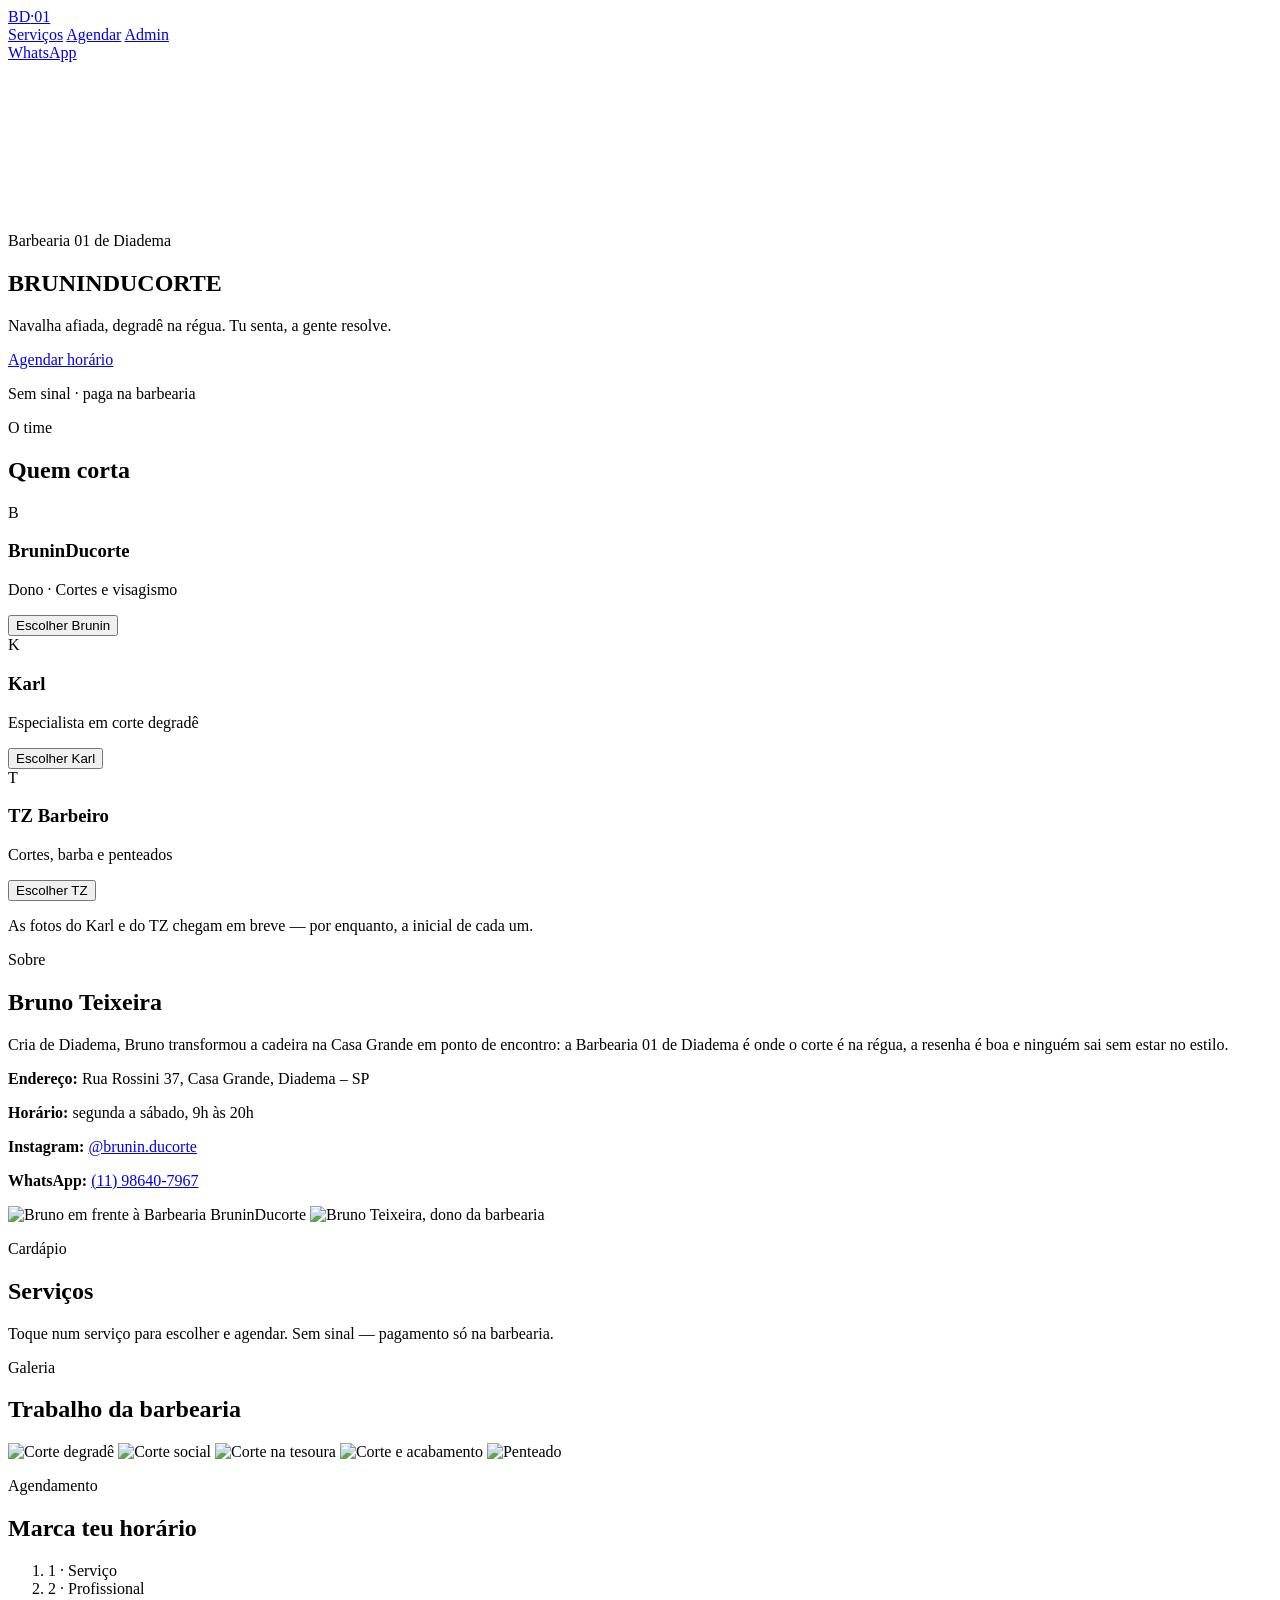
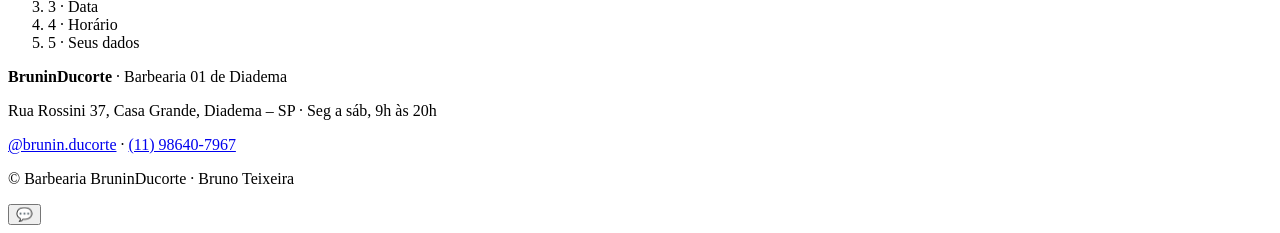
==== index.html @ 4bffa09d "feat: add barbershop site structure (hero, team, services, booking, assistant)" ====
<!DOCTYPE html>
<html lang="pt-BR">
<head>
  <meta charset="UTF-8" />
  <meta name="viewport" content="width=device-width, initial-scale=1.0" />
  <title>Barbearia BruninDucorte — Barbearia 01 de Diadema</title>
  <meta name="description" content="Barbearia BruninDucorte — Barbearia 01 de Diadema. Corte, barba, penteado, pigmentação e mais. Agende sem sinal, pague na barbearia. Rua Rossini 37, Casa Grande, Diadema – SP." />
  <link rel="stylesheet" href="styles.css" />
</head>
<body>
  <header class="topo">
    <a class="logo" href="#topo">BD<span>·01</span></a>
    <nav>
      <a href="#servicos">Serviços</a>
      <a href="#agendar">Agendar</a>
      <a href="admin/">Admin</a>
    </nav>
    <a class="btn-whats" href="https://wa.me/5511986407967" target="_blank" rel="noopener">WhatsApp</a>
  </header>

  <main id="topo">
    <!-- Topo cinematográfico -->
    <section class="hero">
      <video class="hero-video" autoplay muted loop playsinline src="video/brunin-cinematico.mp4"></video>
      <div class="hero-overlay"></div>
      <div class="hero-conteudo">
        <p class="hero-kicker">Barbearia 01 de Diadema</p>
        <h1>BRUNIN<span>DUCORTE</span></h1>
        <p class="hero-frase">Navalha afiada, degradê na régua. Tu senta, a gente resolve.</p>
        <a class="btn-amarelo" href="#agendar">Agendar horário</a>
        <p class="hero-aviso">Sem sinal · paga na barbearia</p>
      </div>
    </section>

    <!-- Profissionais -->
    <section class="secao" id="time">
      <p class="kicker">O time</p>
      <h2>Quem corta</h2>
      <div class="time-grade">
        <article class="card-prof">
          <div class="avatar">B</div>
          <h3>BruninDucorte</h3>
          <p>Dono · Cortes e visagismo</p>
          <button class="btn-escuro" data-escolher-prof="brunin">Escolher Brunin</button>
        </article>
        <article class="card-prof">
          <div class="avatar">K</div>
          <h3>Karl</h3>
          <p>Especialista em corte degradê</p>
          <button class="btn-escuro" data-escolher-prof="karl">Escolher Karl</button>
        </article>
        <article class="card-prof">
          <div class="avatar">T</div>
          <h3>TZ Barbeiro</h3>
          <p>Cortes, barba e penteados</p>
          <button class="btn-escuro" data-escolher-prof="tz">Escolher TZ</button>
        </article>
      </div>
      <p class="nota">As fotos do Karl e do TZ chegam em breve — por enquanto, a inicial de cada um.</p>
    </section>

    <!-- Sobre -->
    <section class="secao" id="sobre">
      <p class="kicker">Sobre</p>
      <h2>Bruno Teixeira</h2>
      <div class="sobre-grade">
        <div class="sobre-texto">
          <p>Cria de Diadema, Bruno transformou a cadeira na Casa Grande em ponto de encontro: a Barbearia 01 de Diadema é onde o corte é na régua, a resenha é boa e ninguém sai sem estar no estilo.</p>
          <p><strong>Endereço:</strong> Rua Rossini 37, Casa Grande, Diadema – SP</p>
          <p><strong>Horário:</strong> segunda a sábado, 9h às 20h</p>
          <p><strong>Instagram:</strong> <a href="https://instagram.com/brunin.ducorte" target="_blank" rel="noopener">@brunin.ducorte</a></p>
          <p><strong>WhatsApp:</strong> <a href="https://wa.me/5511986407967" target="_blank" rel="noopener">(11) 98640-7967</a></p>
        </div>
        <div class="sobre-fotos">
          <img src="images/bruninho-barbearia.jpg" alt="Bruno em frente à Barbearia BruninDucorte" />
          <img src="images/bruninho.jpg" alt="Bruno Teixeira, dono da barbearia" />
        </div>
      </div>
    </section>

    <!-- Serviços -->
    <section class="secao" id="servicos">
      <p class="kicker">Cardápio</p>
      <h2>Serviços</h2>
      <p class="sub">Toque num serviço para escolher e agendar. Sem sinal — pagamento só na barbearia.</p>
      <div class="servicos-grade" id="servicos-grade"></div>
    </section>

    <!-- Galeria -->
    <section class="secao" id="galeria">
      <p class="kicker">Galeria</p>
      <h2>Trabalho da barbearia</h2>
      <div class="galeria-grade">
        <img src="images/corte-1.jpg" alt="Corte degradê" />
        <img src="images/corte-2.jpg" alt="Corte social" />
        <img src="images/corte-3.jpg" alt="Corte na tesoura" />
        <img src="images/corte-4.jpg" alt="Corte e acabamento" />
        <img src="images/penteado.jpg" alt="Penteado" />
      </div>
    </section>

    <!-- Agendamento -->
    <section class="secao" id="agendar">
      <p class="kicker">Agendamento</p>
      <h2>Marca teu horário</h2>
      <ol class="passos" id="passos">
        <li data-passo="1" class="ativo">1 · Serviço</li>
        <li data-passo="2">2 · Profissional</li>
        <li data-passo="3">3 · Data</li>
        <li data-passo="4">4 · Horário</li>
        <li data-passo="5">5 · Seus dados</li>
      </ol>
      <div class="wizard" id="wizard"></div>
      <div class="confirmacao" id="confirmacao" hidden></div>
    </section>
  </main>

  <footer class="rodape">
    <p><strong>BruninDucorte</strong> · Barbearia 01 de Diadema</p>
    <p>Rua Rossini 37, Casa Grande, Diadema – SP · Seg a sáb, 9h às 20h</p>
    <p><a href="https://instagram.com/brunin.ducorte" target="_blank" rel="noopener">@brunin.ducorte</a> · <a href="https://wa.me/5511986407967" target="_blank" rel="noopener">(11) 98640-7967</a></p>
    <p>© <span id="ano"></span> Barbearia BruninDucorte · Bruno Teixeira</p>
  </footer>

  <!-- Assistente BruninDucorte -->
  <button class="assistente-botao" id="assistente-botao" aria-label="Abrir assistente BruninDucorte">💬</button>
  <section class="assistente" id="assistente" hidden>
    <header>
      <strong>Assistente BruninDucorte</strong>
      <button id="assistente-fechar" aria-label="Fechar assistente">✕</button>
    </header>
    <div class="assistente-mensagens" id="assistente-mensagens"></div>
    <div class="assistente-opcoes" id="assistente-opcoes"></div>
    <form class="assistente-form" id="assistente-form">
      <input id="assistente-input" type="text" placeholder="Ex.: quero um degradê com barba" autocomplete="off" />
      <button type="submit">Enviar</button>
    </form>
    <p class="assistente-nota">Atendimento automático da barbearia, na hora.</p>
  </section>

  <script src="app.js"></script>
</body>
</html>
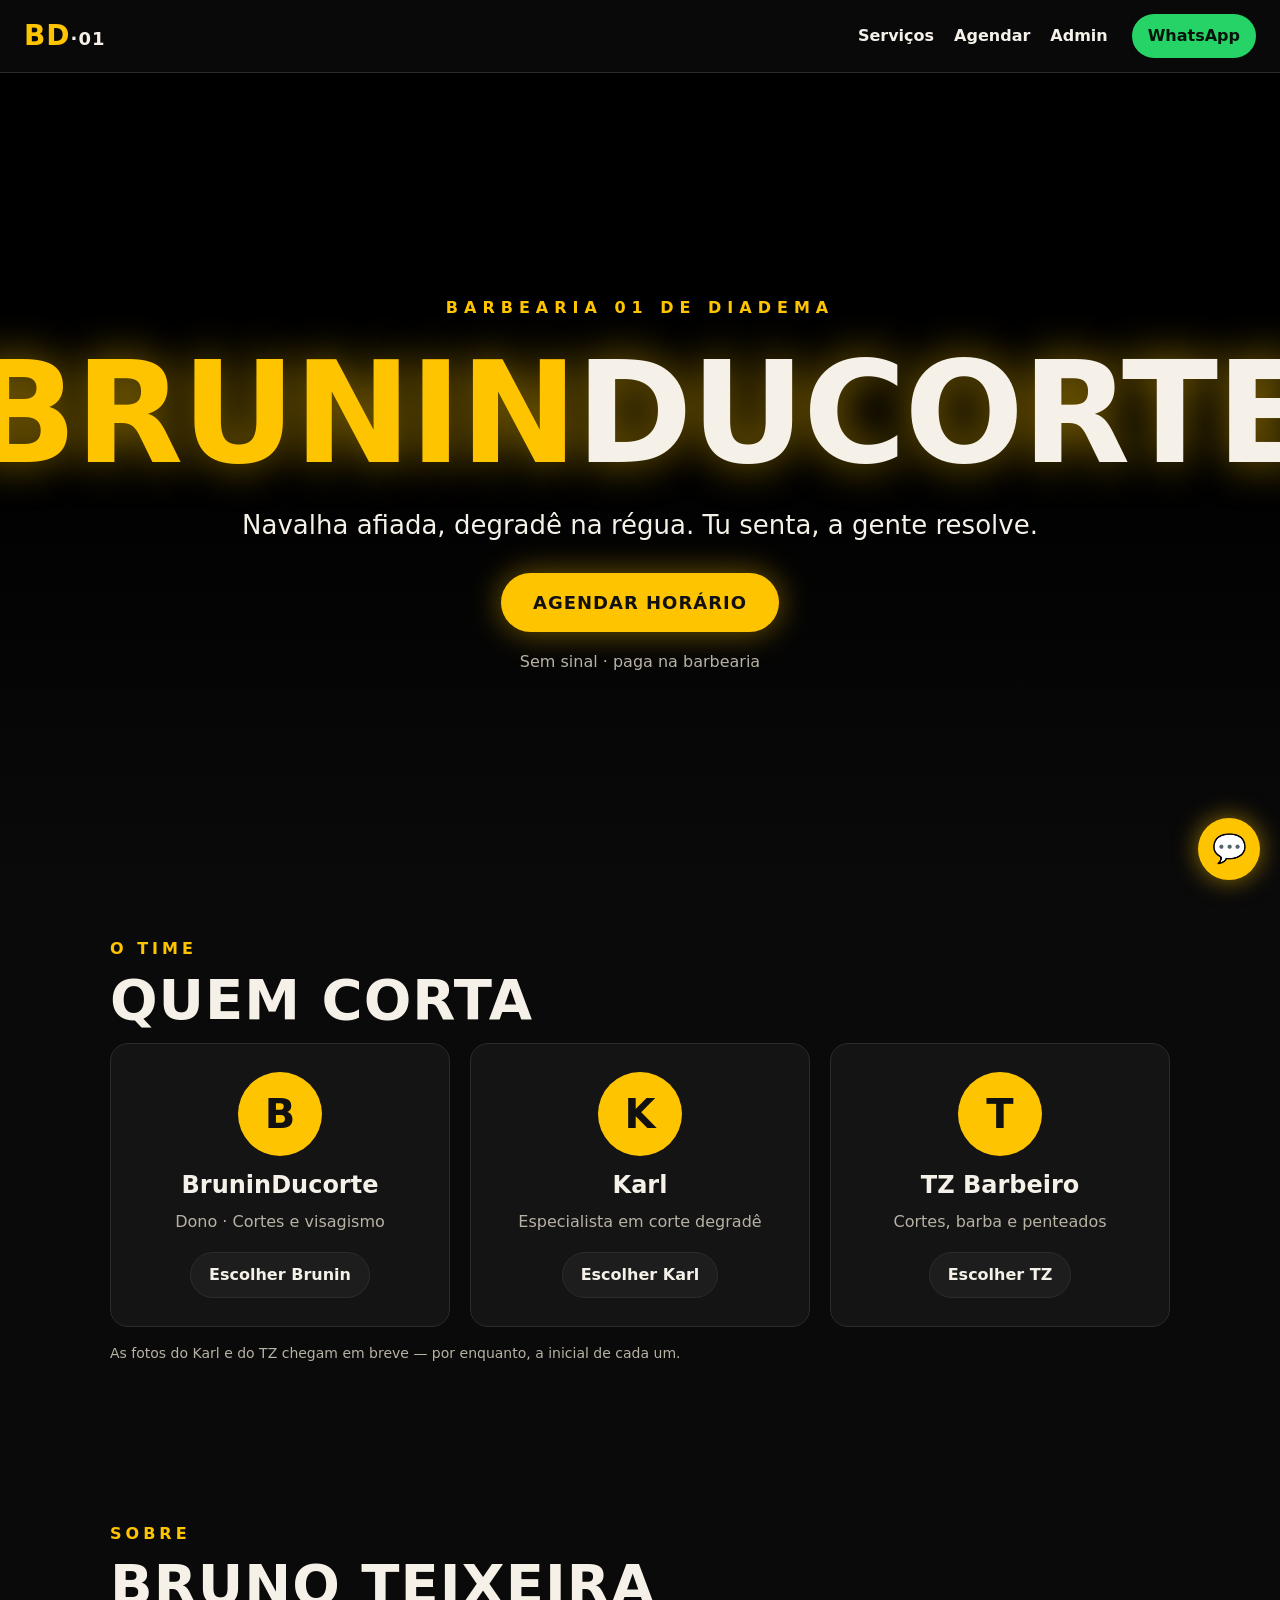
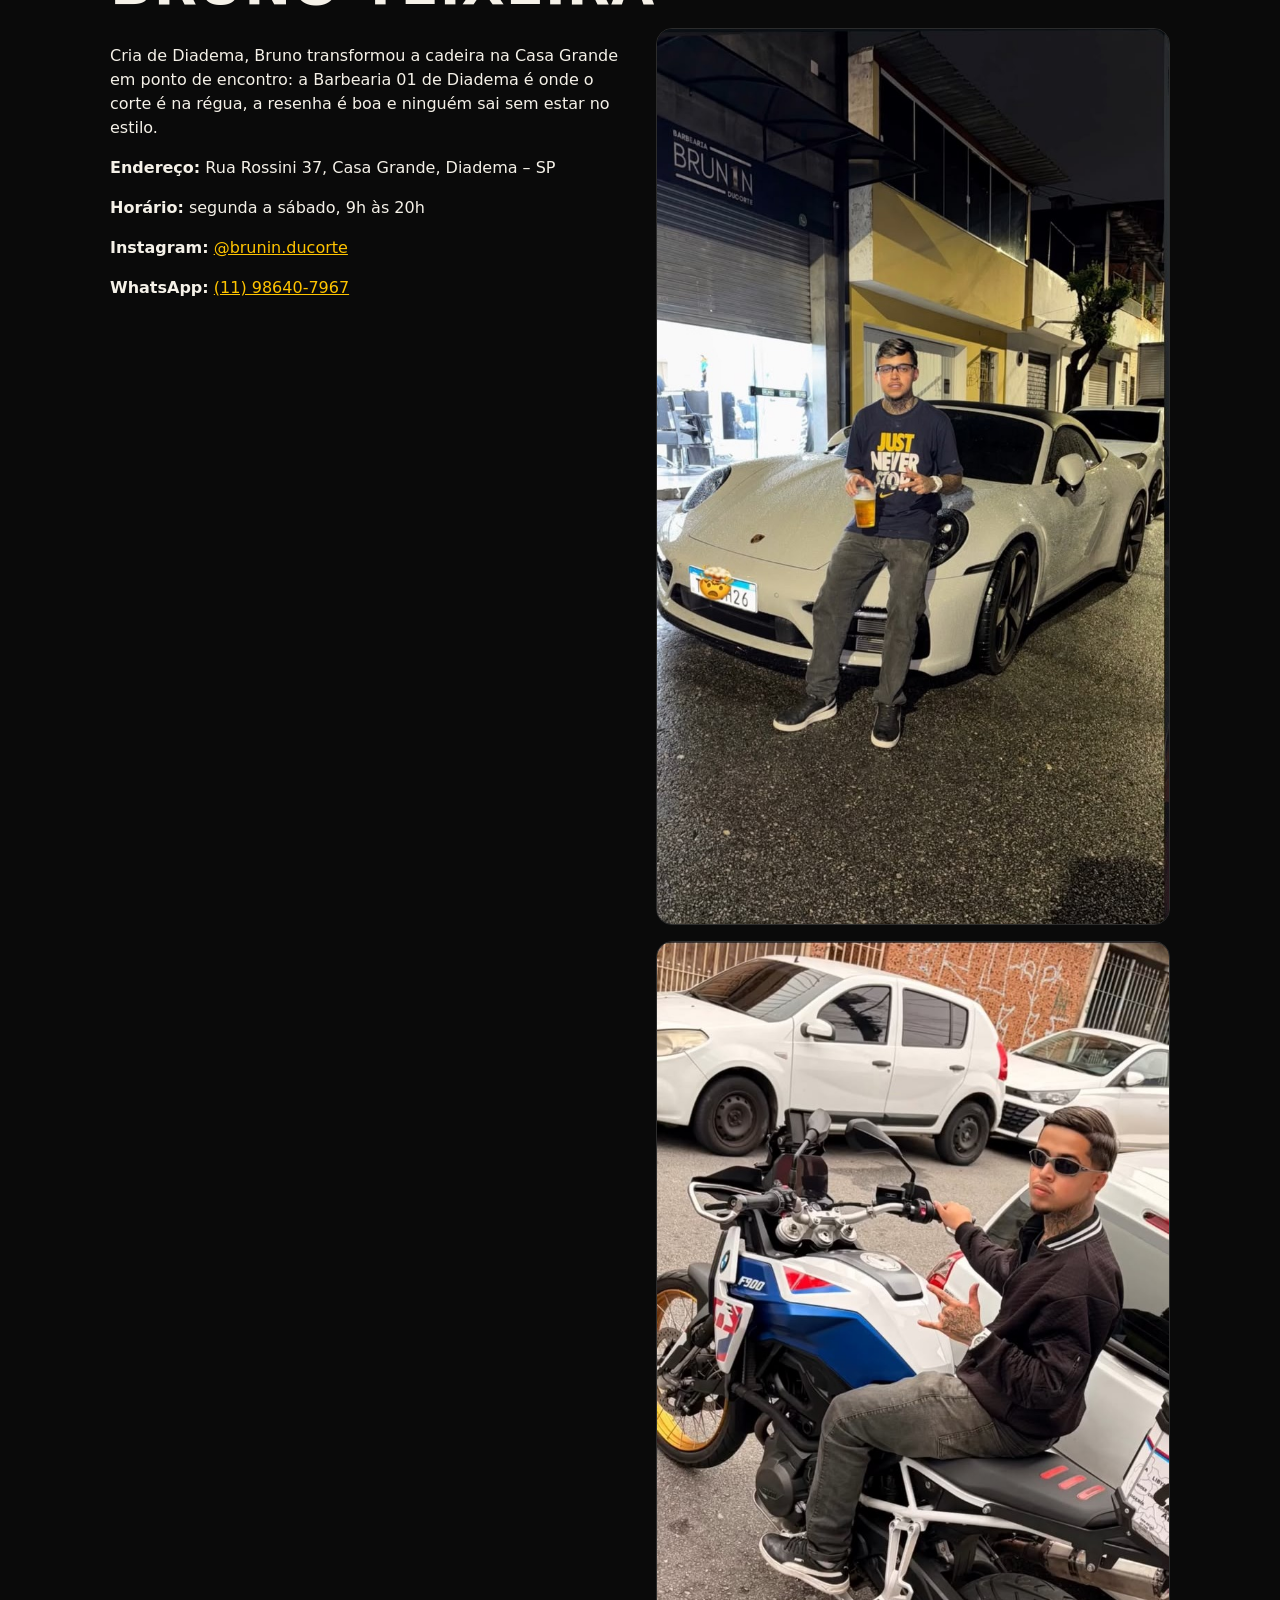
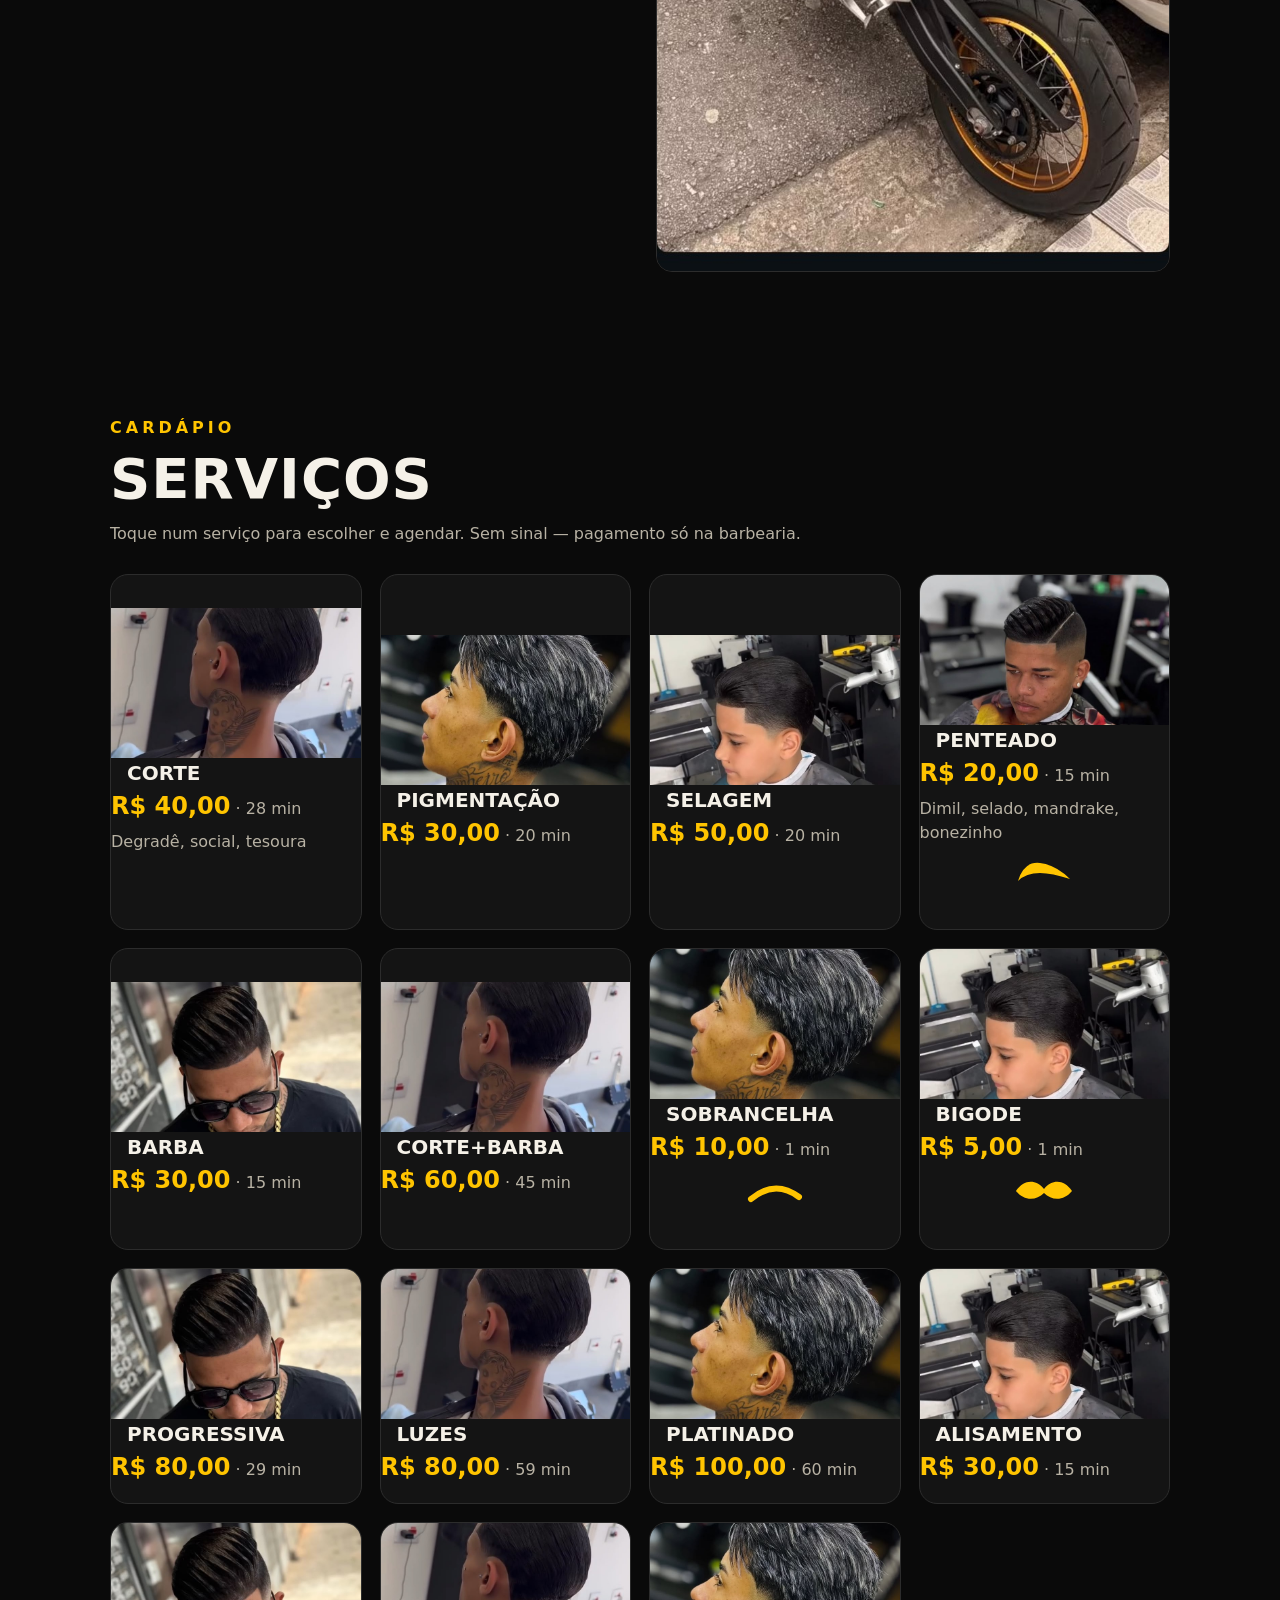
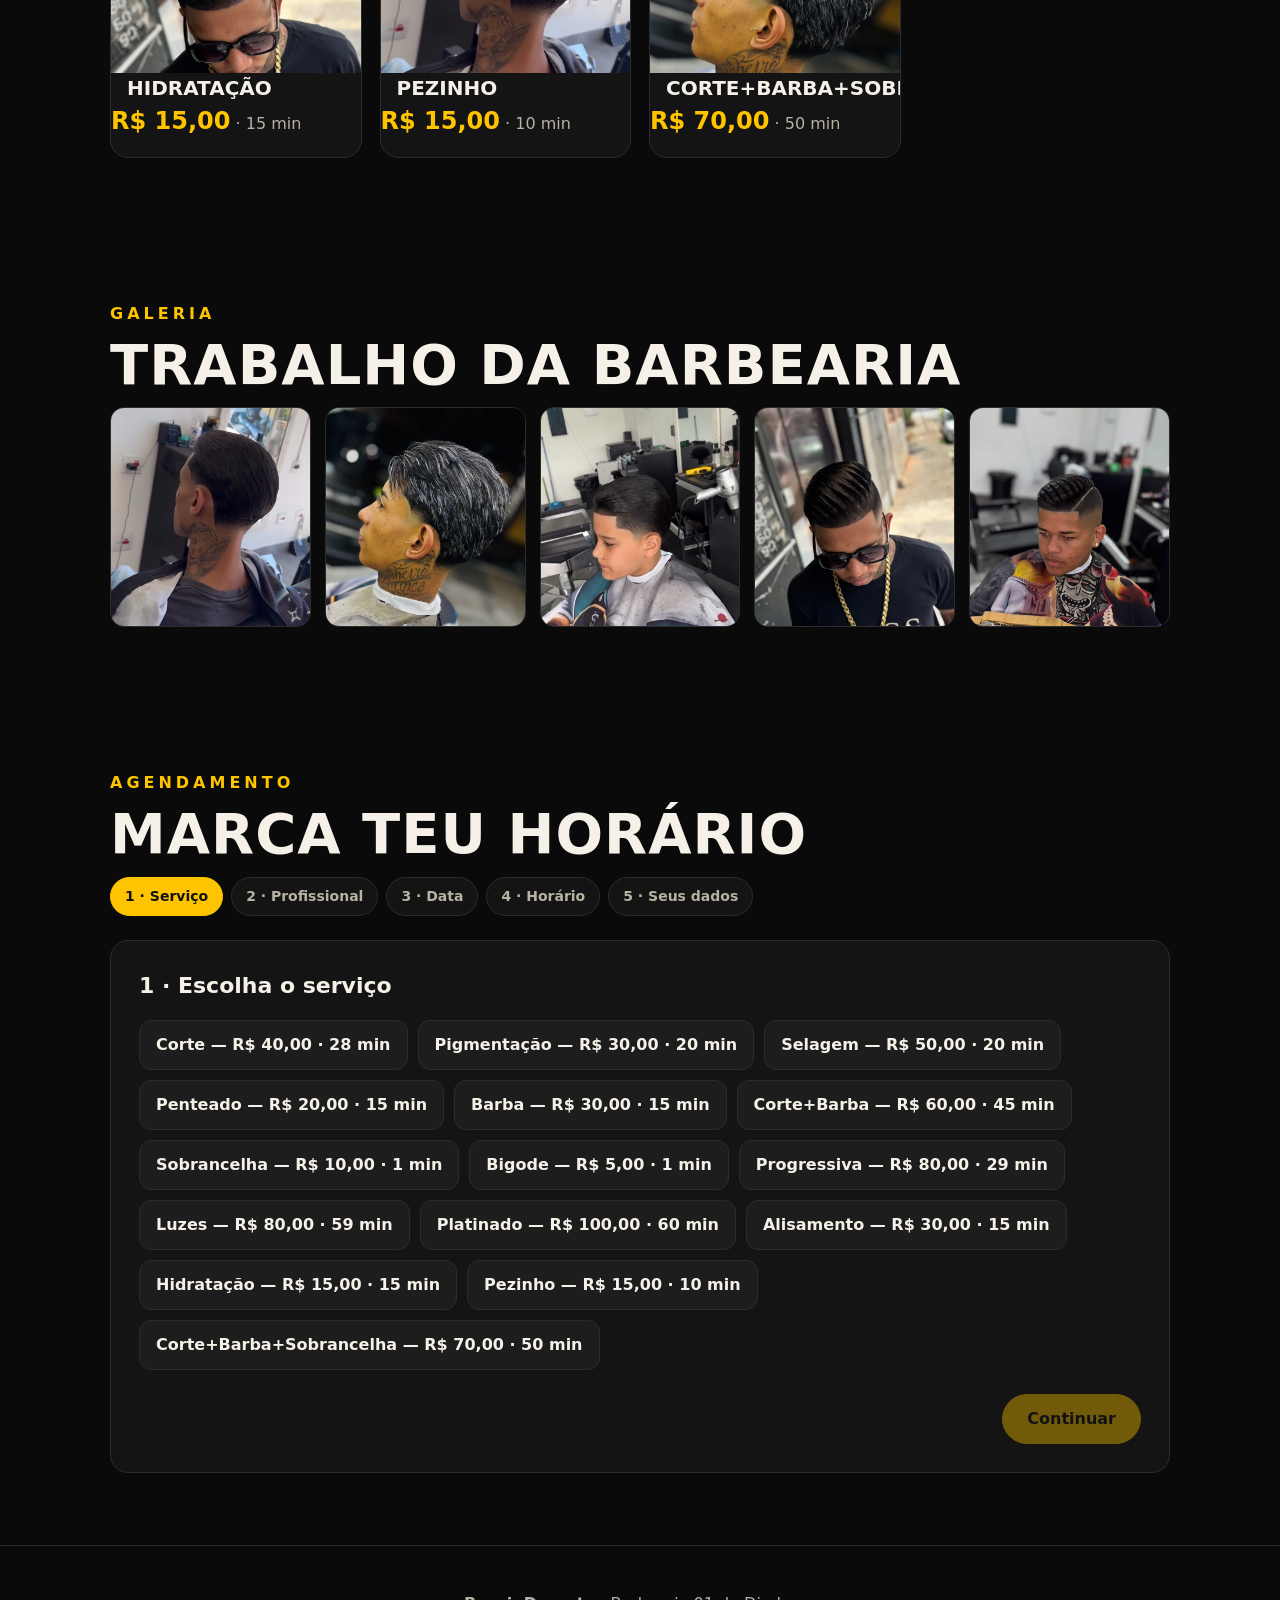
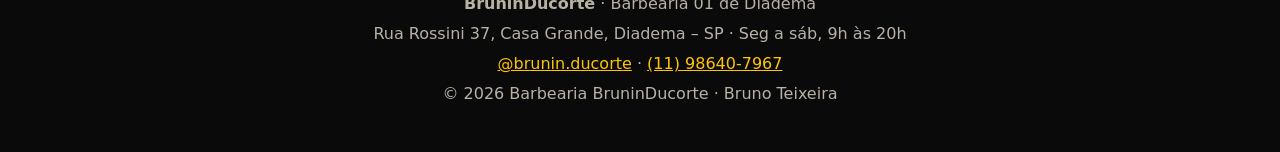
==== commit 76ee4bb9: "fix: point hero video to re-uploaded file" ====
--- a/index.html
+++ b/index.html
@@ -21,7 +21,7 @@
   <main id="topo">
     <!-- Topo cinematográfico -->
     <section class="hero">
-      <video class="hero-video" autoplay muted loop playsinline src="video/brunin-cinematico.mp4"></video>
+      <video class="hero-video" autoplay muted loop playsinline src="video/media-generation-brunin-cinematico-dark-amarelo-0-b17dfd3f-485f-425a-a0e7-73343dd641ba.mp4"></video>
       <div class="hero-overlay"></div>
       <div class="hero-conteudo">
         <p class="hero-kicker">Barbearia 01 de Diadema</p>
--- a/styles.css
+++ b/styles.css
@@ -0,0 +1,463 @@
+/* Barbearia BruninDucorte — visual DARK, luz amarela forte, premium. */
+:root {
+  --fundo: #0a0a0a;
+  --fundo-2: #141414;
+  --fundo-3: #1d1d1d;
+  --amarelo: #ffc400;
+  --amarelo-2: #f5b301;
+  --texto: #f5f1e8;
+  --texto-suave: #b8b2a4;
+  --borda: #2c2c2c;
+  --verde: #25d366;
+}
+
+* { box-sizing: border-box; }
+html { scroll-behavior: smooth; }
+body {
+  margin: 0;
+  background: var(--fundo);
+  color: var(--texto);
+  font-family: system-ui, -apple-system, "Segoe UI", Roboto, Arial, sans-serif;
+  line-height: 1.5;
+}
+a { color: var(--amarelo); }
+img { max-width: 100%; display: block; }
+h1, h2, h3 { line-height: 1.1; margin: 0 0 12px; }
+button { font: inherit; cursor: pointer; }
+input { font: inherit; }
+
+/* Topo */
+.topo {
+  position: sticky;
+  top: 0;
+  z-index: 20;
+  display: flex;
+  align-items: center;
+  gap: 24px;
+  padding: 14px 24px;
+  background: rgba(10, 10, 10, 0.92);
+  border-bottom: 1px solid var(--borda);
+}
+.logo {
+  font-size: 28px;
+  font-weight: 900;
+  letter-spacing: 1px;
+  color: var(--amarelo);
+  text-decoration: none;
+}
+.logo span { color: var(--texto); font-size: 18px; }
+.topo nav { display: flex; gap: 20px; margin-left: auto; }
+.topo nav a {
+  color: var(--texto);
+  text-decoration: none;
+  font-weight: 600;
+}
+.topo nav a:hover { color: var(--amarelo); }
+.btn-whats {
+  background: var(--verde);
+  color: #06130a;
+  font-weight: 700;
+  text-decoration: none;
+  padding: 10px 16px;
+  border-radius: 999px;
+}
+
+/* Herói cinematográfico */
+.hero {
+  position: relative;
+  min-height: 88vh;
+  display: flex;
+  align-items: center;
+  justify-content: center;
+  overflow: hidden;
+  background: #000;
+}
+.hero-video {
+  position: absolute;
+  inset: 0;
+  width: 100%;
+  height: 100%;
+  object-fit: cover;
+}
+.hero-overlay {
+  position: absolute;
+  inset: 0;
+  background: linear-gradient(180deg, rgba(0, 0, 0, 0.55), rgba(0, 0, 0, 0.35) 45%, rgba(10, 10, 10, 0.94));
+}
+.hero-conteudo {
+  position: relative;
+  text-align: center;
+  padding: 96px 20px 64px;
+}
+.hero-kicker {
+  color: var(--amarelo);
+  font-weight: 800;
+  letter-spacing: 6px;
+  text-transform: uppercase;
+  margin: 0 0 16px;
+}
+.hero h1 {
+  font-size: clamp(54px, 11vw, 148px);
+  font-weight: 900;
+  letter-spacing: -2px;
+  color: var(--amarelo);
+  text-shadow: 0 0 42px rgba(255, 196, 0, 0.55);
+  margin-bottom: 16px;
+}
+.hero h1 span { color: var(--texto); }
+.hero-frase { font-size: clamp(18px, 2.4vw, 26px); color: var(--texto); margin: 0 0 28px; }
+.btn-amarelo {
+  display: inline-block;
+  background: var(--amarelo);
+  color: #111;
+  font-weight: 900;
+  font-size: 18px;
+  letter-spacing: 1px;
+  text-decoration: none;
+  text-transform: uppercase;
+  padding: 16px 32px;
+  border-radius: 999px;
+  box-shadow: 0 0 32px rgba(255, 196, 0, 0.45);
+}
+.btn-amarelo:hover { background: var(--amarelo-2); }
+.hero-aviso { color: var(--texto-suave); margin: 18px 0 0; }
+
+/* Seções */
+.secao { max-width: 1100px; margin: 0 auto; padding: 72px 20px; }
+.kicker {
+  color: var(--amarelo);
+  font-weight: 800;
+  letter-spacing: 4px;
+  text-transform: uppercase;
+  margin: 0 0 8px;
+}
+.secao h2 {
+  font-size: clamp(34px, 5vw, 56px);
+  font-weight: 900;
+  text-transform: uppercase;
+  letter-spacing: 1px;
+}
+.sub { color: var(--texto-suave); margin: 0 0 28px; }
+.nota { color: var(--texto-suave); font-size: 14px; margin-top: 16px; }
+
+/* Time */
+.time-grade {
+  display: grid;
+  grid-template-columns: repeat(auto-fit, minmax(240px, 1fr));
+  gap: 20px;
+}
+.card-prof {
+  background: var(--fundo-2);
+  border: 1px solid var(--borda);
+  border-radius: 18px;
+  padding: 28px 22px;
+  text-align: center;
+}
+.avatar {
+  width: 84px;
+  height: 84px;
+  margin: 0 auto 16px;
+  border-radius: 50%;
+  background: var(--amarelo);
+  color: #111;
+  font-size: 40px;
+  font-weight: 900;
+  display: flex;
+  align-items: center;
+  justify-content: center;
+}
+.card-prof h3 { font-size: 24px; }
+.card-prof p { color: var(--texto-suave); margin: 0 0 18px; }
+.btn-escuro {
+  background: var(--fundo-3);
+  color: var(--texto);
+  border: 1px solid var(--borda);
+  border-radius: 999px;
+  padding: 10px 18px;
+  font-weight: 700;
+}
+.btn-escuro:hover { border-color: var(--amarelo); color: var(--amarelo); }
+
+/* Sobre */
+.sobre-grade {
+  display: grid;
+  grid-template-columns: 1fr 1fr;
+  gap: 32px;
+  align-items: start;
+}
+.sobre-fotos { display: grid; gap: 16px; }
+.sobre-fotos img { border-radius: 16px; border: 1px solid var(--borda); }
+
+/* Serviços */
+.servicos-grade {
+  display: grid;
+  grid-template-columns: repeat(auto-fill, minmax(240px, 1fr));
+  gap: 18px;
+}
+.card-servico {
+  background: var(--fundo-2);
+  border: 1px solid var(--borda);
+  border-radius: 18px;
+  overflow: hidden;
+  padding: 0 0 18px;
+  text-align: left;
+  color: var(--texto);
+  transition: transform 0.15s ease, border-color 0.15s ease, box-shadow 0.15s ease;
+}
+.card-servico:hover { transform: translateY(-4px); border-color: var(--amarelo); }
+.card-servico.selecionado {
+  border-color: var(--amarelo);
+  box-shadow: 0 0 0 2px var(--amarelo), 0 0 28px rgba(255, 196, 0, 0.35);
+}
+.card-servico img { width: 100%; height: 150px; object-fit: cover; }
+.servico-corpo { padding: 16px 16px 0; }
+.servico-nome { font-size: 20px; font-weight: 800; text-transform: uppercase; }
+.servico-preco { font-size: 24px; font-weight: 900; color: var(--amarelo); }
+.servico-tempo { color: var(--texto-suave); }
+.servico-detalhe { color: var(--texto-suave); margin: 6px 0 0; }
+.servico-icone { display: block; margin: 10px auto 0; width: 64px; height: 32px; }
+.servico-icone svg { width: 100%; height: 100%; }
+.card-servico.mexer .icone-bigode { animation: mexer-bigode 0.7s ease; }
+.card-servico.mexer .icone-sobrancelha { animation: mexer-sobrancelha 0.7s ease; }
+.card-servico.mexer .icone-penteado { animation: mexer-penteado 0.7s ease; }
+@keyframes mexer-bigode {
+  0%, 100% { transform: rotate(0) translateX(0); }
+  25% { transform: rotate(-10deg) translateX(-3px); }
+  75% { transform: rotate(10deg) translateX(3px); }
+}
+@keyframes mexer-sobrancelha {
+  0%, 100% { transform: translateY(0); }
+  50% { transform: translateY(-6px); }
+}
+@keyframes mexer-penteado {
+  0%, 100% { transform: rotate(0); }
+  25% { transform: rotate(-8deg); }
+  75% { transform: rotate(8deg); }
+}
+
+/* Galeria */
+.galeria-grade {
+  display: grid;
+  grid-template-columns: repeat(auto-fit, minmax(180px, 1fr));
+  gap: 14px;
+}
+.galeria-grade img {
+  width: 100%;
+  height: 220px;
+  object-fit: cover;
+  border-radius: 14px;
+  border: 1px solid var(--borda);
+}
+
+/* Agendamento */
+.passos {
+  list-style: none;
+  display: flex;
+  flex-wrap: wrap;
+  gap: 8px;
+  padding: 0;
+  margin: 0 0 24px;
+}
+.passos li {
+  background: var(--fundo-2);
+  border: 1px solid var(--borda);
+  color: var(--texto-suave);
+  border-radius: 999px;
+  padding: 8px 14px;
+  font-weight: 700;
+  font-size: 14px;
+}
+.passos li.ativo { background: var(--amarelo); color: #111; border-color: var(--amarelo); }
+.passos li.concluido { color: var(--amarelo); border-color: var(--amarelo); }
+.wizard {
+  background: var(--fundo-2);
+  border: 1px solid var(--borda);
+  border-radius: 18px;
+  padding: 28px;
+}
+.passo-titulo { font-size: 22px; font-weight: 800; margin: 0 0 18px; }
+.opcoes { display: flex; flex-wrap: wrap; gap: 10px; }
+.opcao {
+  background: var(--fundo-3);
+  color: var(--texto);
+  border: 1px solid var(--borda);
+  border-radius: 12px;
+  padding: 12px 16px;
+  font-weight: 700;
+  text-align: left;
+}
+.opcao:hover { border-color: var(--amarelo); }
+.opcao.selecionado { background: var(--amarelo); color: #111; border-color: var(--amarelo); }
+.campo { margin-bottom: 16px; }
+.campo label { display: block; font-weight: 700; margin-bottom: 6px; }
+.campo input {
+  width: 100%;
+  background: var(--fundo-3);
+  color: var(--texto);
+  color-scheme: dark;
+  border: 1px solid var(--borda);
+  border-radius: 10px;
+  padding: 12px;
+}
+.wizard-nav { display: flex; gap: 12px; margin-top: 24px; }
+.btn-voltar, .btn-continuar {
+  border-radius: 999px;
+  padding: 12px 24px;
+  font-weight: 800;
+  border: 1px solid var(--borda);
+}
+.btn-voltar { background: transparent; color: var(--texto); }
+.btn-continuar { background: var(--amarelo); color: #111; border-color: var(--amarelo); margin-left: auto; }
+.btn-continuar:disabled { opacity: 0.4; cursor: not-allowed; }
+.resumo {
+  background: var(--fundo-3);
+  border: 1px solid var(--borda);
+  border-radius: 12px;
+  padding: 16px;
+  margin-bottom: 16px;
+}
+.resumo p { margin: 4px 0; }
+
+/* Confirmação e mensagens de WhatsApp */
+.confirmacao {
+  background: var(--fundo-2);
+  border: 1px solid var(--amarelo);
+  border-radius: 18px;
+  padding: 28px;
+  margin-top: 24px;
+}
+.confirmacao h3 { color: var(--amarelo); font-size: 24px; }
+.msg-caixa {
+  background: var(--fundo-3);
+  border: 1px solid var(--borda);
+  border-radius: 12px;
+  padding: 16px;
+  margin: 12px 0;
+  white-space: pre-wrap;
+}
+.btn-copiar {
+  background: var(--fundo-3);
+  color: var(--texto);
+  border: 1px solid var(--borda);
+  border-radius: 999px;
+  padding: 8px 16px;
+  font-weight: 700;
+  margin: 0 8px 12px 0;
+}
+.btn-copiar:hover { border-color: var(--amarelo); color: var(--amarelo); }
+
+/* Rodapé */
+.rodape {
+  border-top: 1px solid var(--borda);
+  padding: 40px 20px;
+  text-align: center;
+  color: var(--texto-suave);
+}
+.rodape p { margin: 6px 0; }
+
+/* Assistente */
+.assistente-botao {
+  position: fixed;
+  right: 20px;
+  bottom: 20px;
+  z-index: 30;
+  width: 62px;
+  height: 62px;
+  border-radius: 50%;
+  border: none;
+  background: var(--amarelo);
+  font-size: 28px;
+  box-shadow: 0 0 24px rgba(255, 196, 0, 0.55);
+}
+.assistente {
+  position: fixed;
+  right: 20px;
+  bottom: 96px;
+  z-index: 30;
+  width: min(360px, calc(100vw - 40px));
+  background: var(--fundo-2);
+  border: 1px solid var(--amarelo);
+  border-radius: 18px;
+  overflow: hidden;
+  box-shadow: 0 12px 40px rgba(0, 0, 0, 0.6);
+}
+.assistente header {
+  display: flex;
+  align-items: center;
+  justify-content: space-between;
+  background: var(--amarelo);
+  color: #111;
+  padding: 12px 16px;
+}
+.assistente header button { background: none; border: none; font-size: 18px; font-weight: 900; }
+.assistente-mensagens { max-height: 280px; overflow-y: auto; padding: 16px; display: flex; flex-direction: column; gap: 10px; }
+.msg { border-radius: 12px; padding: 10px 12px; max-width: 90%; }
+.msg.bot { background: var(--fundo-3); align-self: flex-start; }
+.msg.usuario { background: var(--amarelo); color: #111; align-self: flex-end; }
+.msg .btn-escuro { margin-top: 10px; }
+.assistente-opcoes { display: flex; flex-wrap: wrap; gap: 8px; padding: 0 16px 12px; }
+.assistente-form { display: flex; gap: 8px; padding: 0 16px 12px; }
+.assistente-form input {
+  flex: 1;
+  background: var(--fundo-3);
+  color: var(--texto);
+  border: 1px solid var(--borda);
+  border-radius: 999px;
+  padding: 10px 14px;
+}
+.assistente-form button {
+  background: var(--amarelo);
+  color: #111;
+  border: none;
+  border-radius: 999px;
+  padding: 10px 16px;
+  font-weight: 800;
+}
+.assistente-nota { color: var(--texto-suave); font-size: 12px; text-align: center; margin: 0 0 12px; }
+
+/* Admin */
+.resumo-cards {
+  display: grid;
+  grid-template-columns: repeat(auto-fit, minmax(180px, 1fr));
+  gap: 16px;
+  margin-bottom: 28px;
+}
+.card-resumo {
+  background: var(--fundo-2);
+  border: 1px solid var(--borda);
+  border-radius: 16px;
+  padding: 20px;
+}
+.card-resumo .numero { font-size: 34px; font-weight: 900; color: var(--amarelo); }
+.tabela { width: 100%; border-collapse: collapse; margin-bottom: 28px; }
+.tabela th, .tabela td {
+  border-bottom: 1px solid var(--borda);
+  padding: 10px 8px;
+  text-align: left;
+}
+.tabela th { color: var(--amarelo); text-transform: uppercase; font-size: 13px; letter-spacing: 1px; }
+.resultado {
+  background: var(--fundo-2);
+  border: 1px solid var(--amarelo);
+  border-radius: 18px;
+  padding: 24px;
+  margin-top: 20px;
+}
+.resultado .valor-destaque { font-size: 30px; font-weight: 900; color: var(--amarelo); }
+.admin-acoes { display: flex; flex-wrap: wrap; gap: 10px; margin: 16px 0; }
+select {
+  background: var(--fundo-3);
+  color: var(--texto);
+  border: 1px solid var(--borda);
+  border-radius: 10px;
+  padding: 12px;
+  font: inherit;
+}
+
+@media (max-width: 720px) {
+  .topo { flex-wrap: wrap; gap: 12px; }
+  .topo nav { margin-left: 0; }
+  .sobre-grade { grid-template-columns: 1fr; }
+  .secao { padding: 48px 16px; }
+  .wizard, .confirmacao { padding: 20px; }
+}
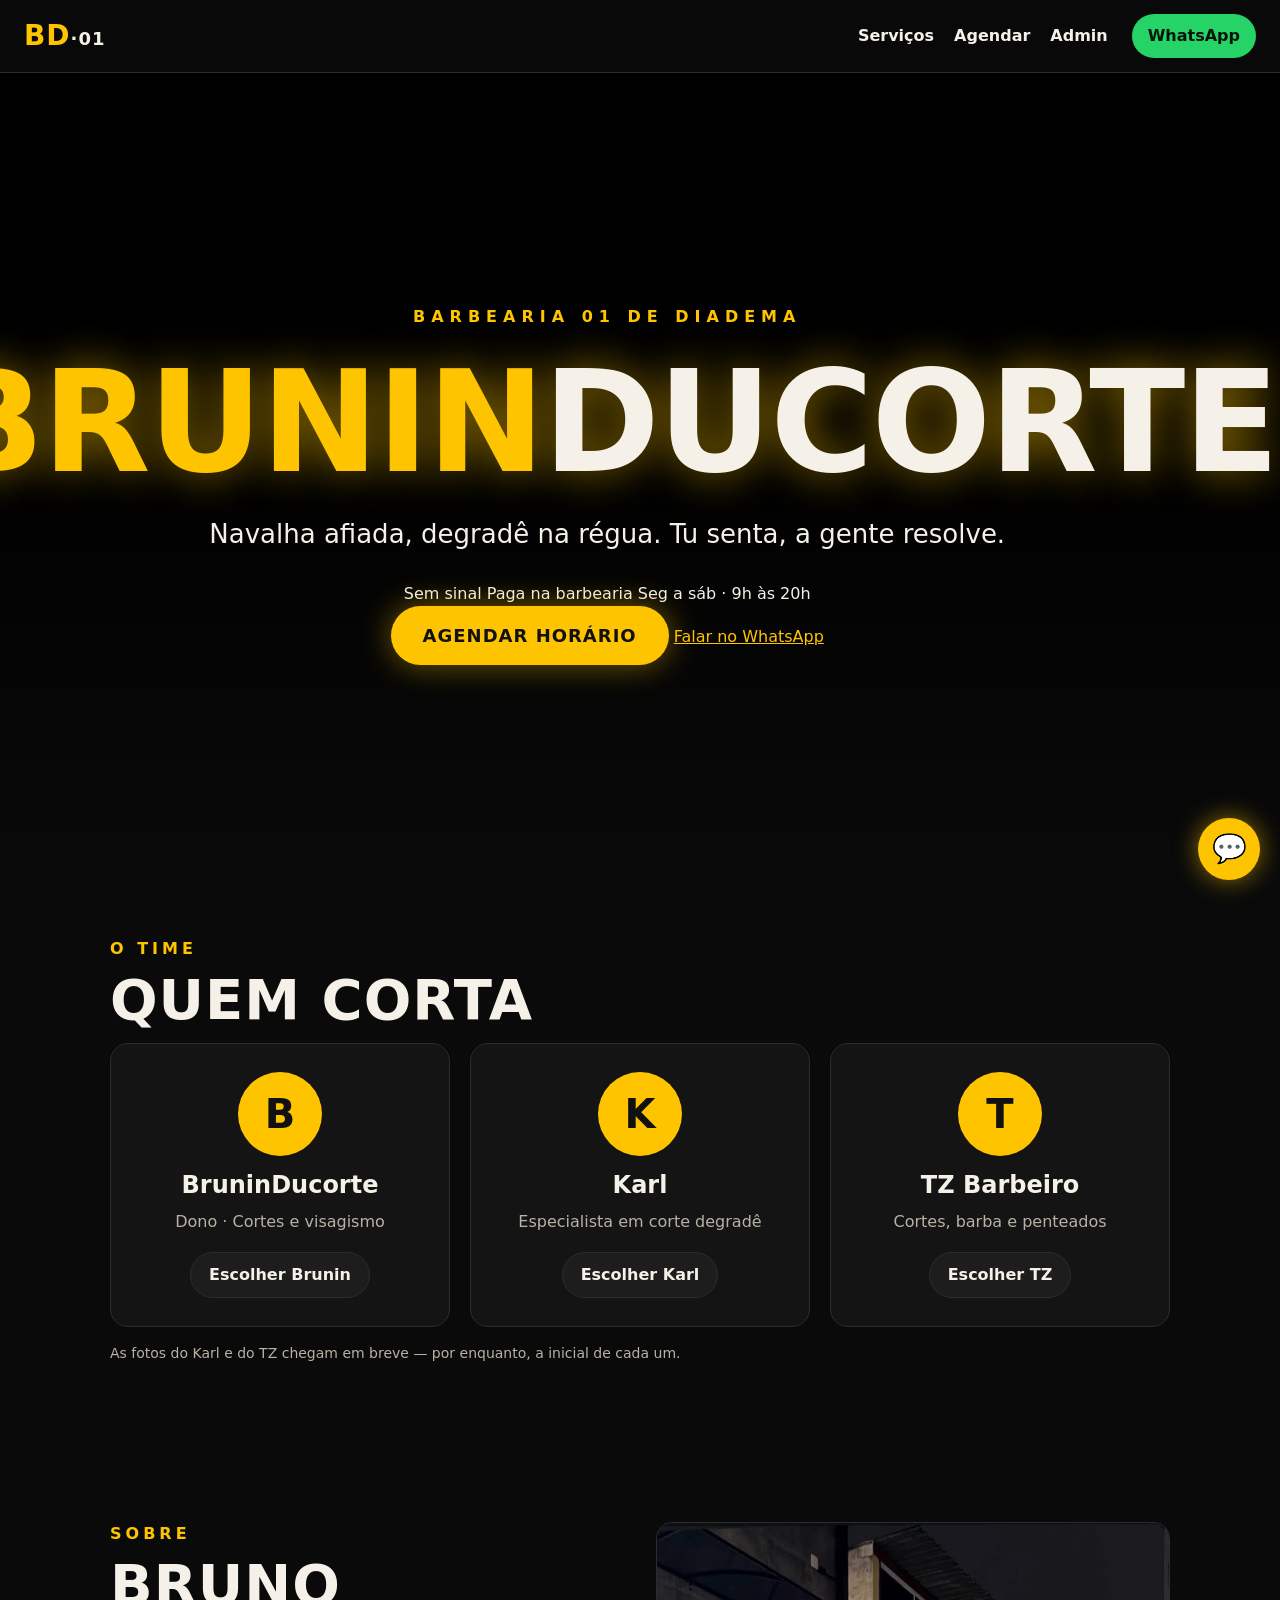
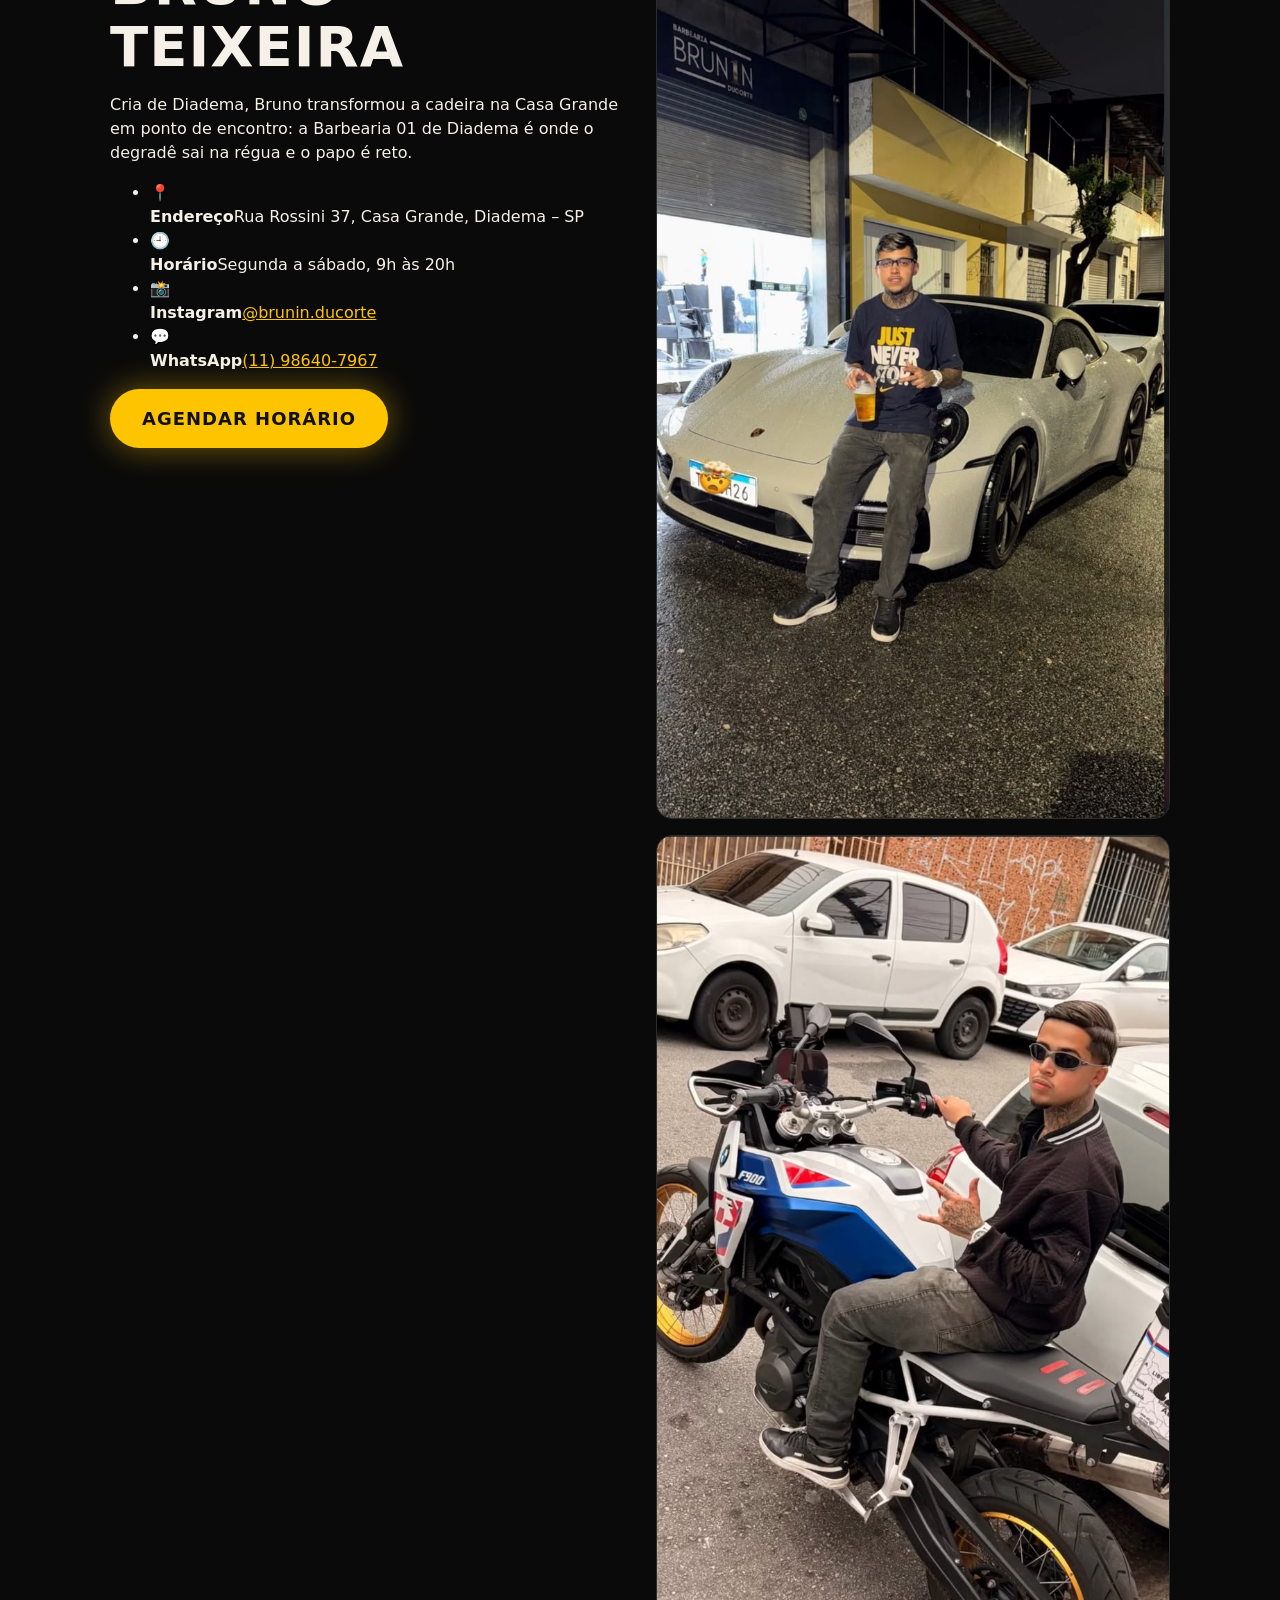
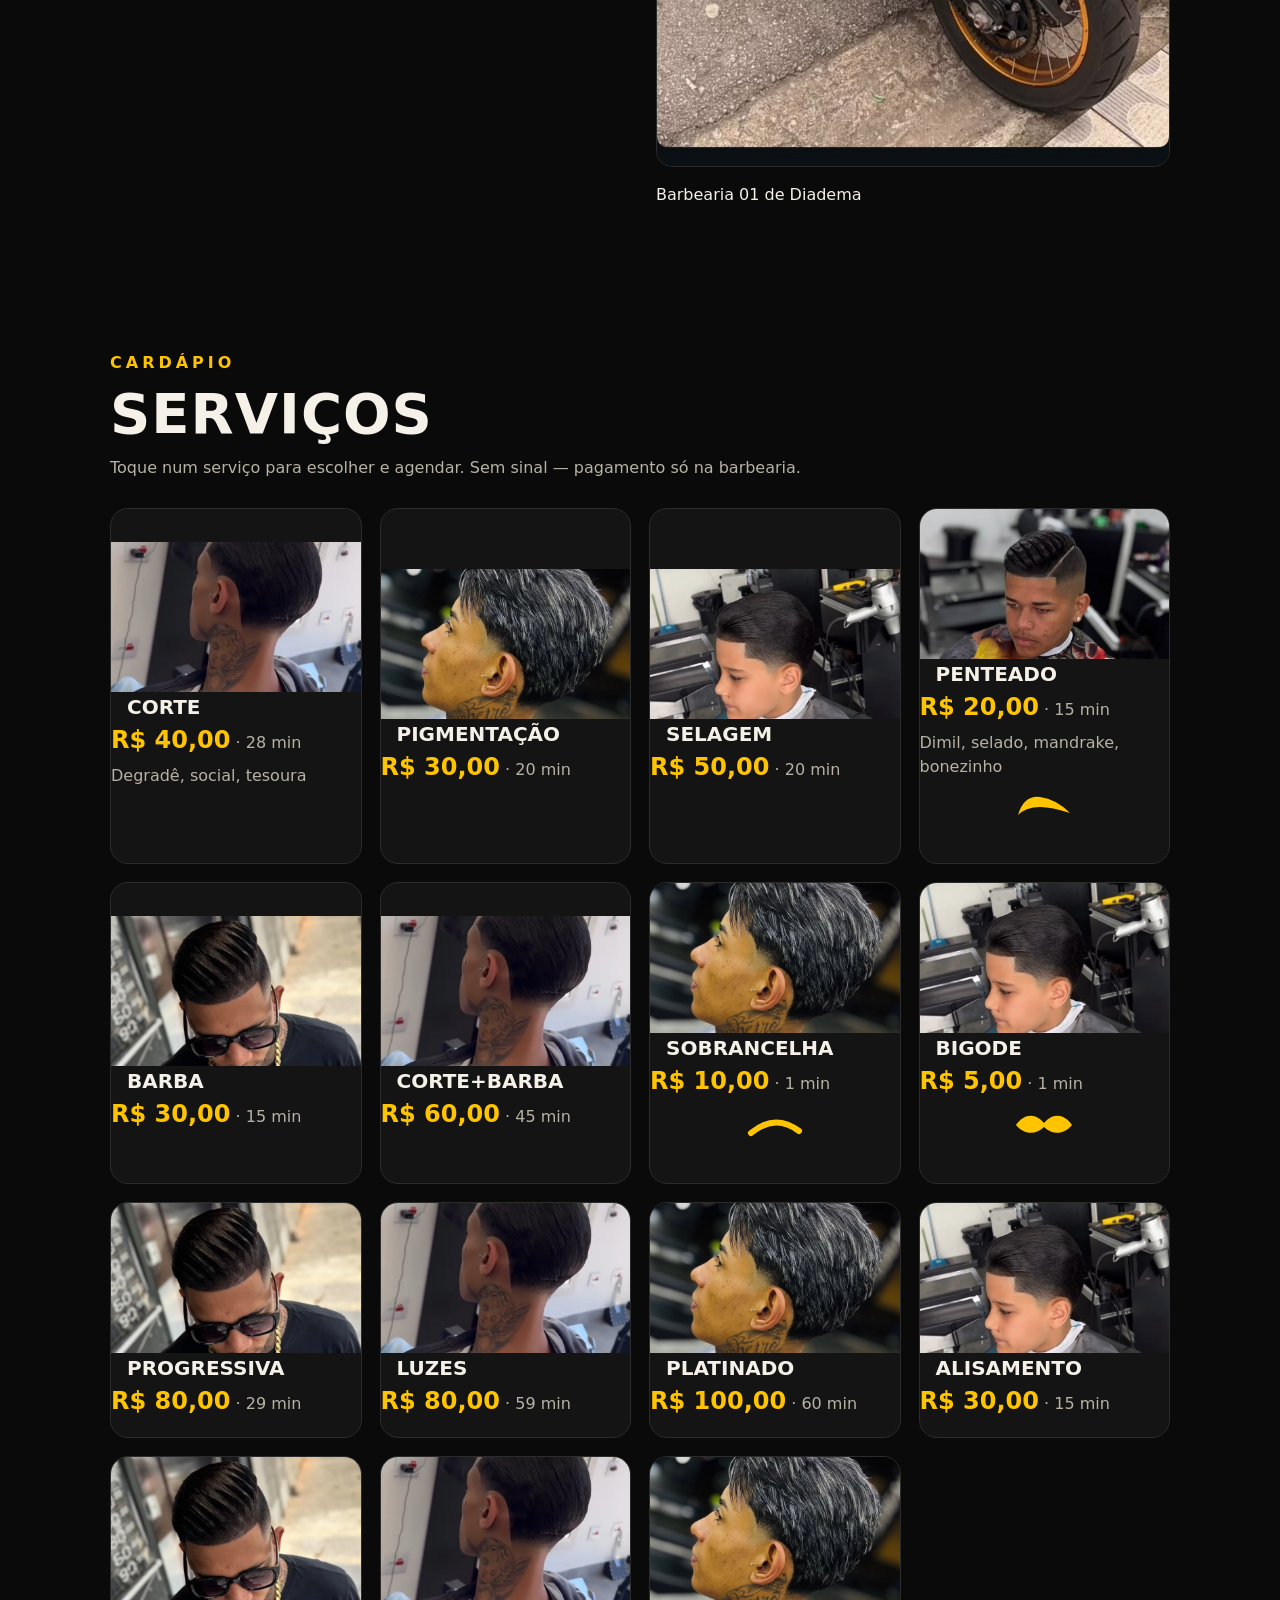
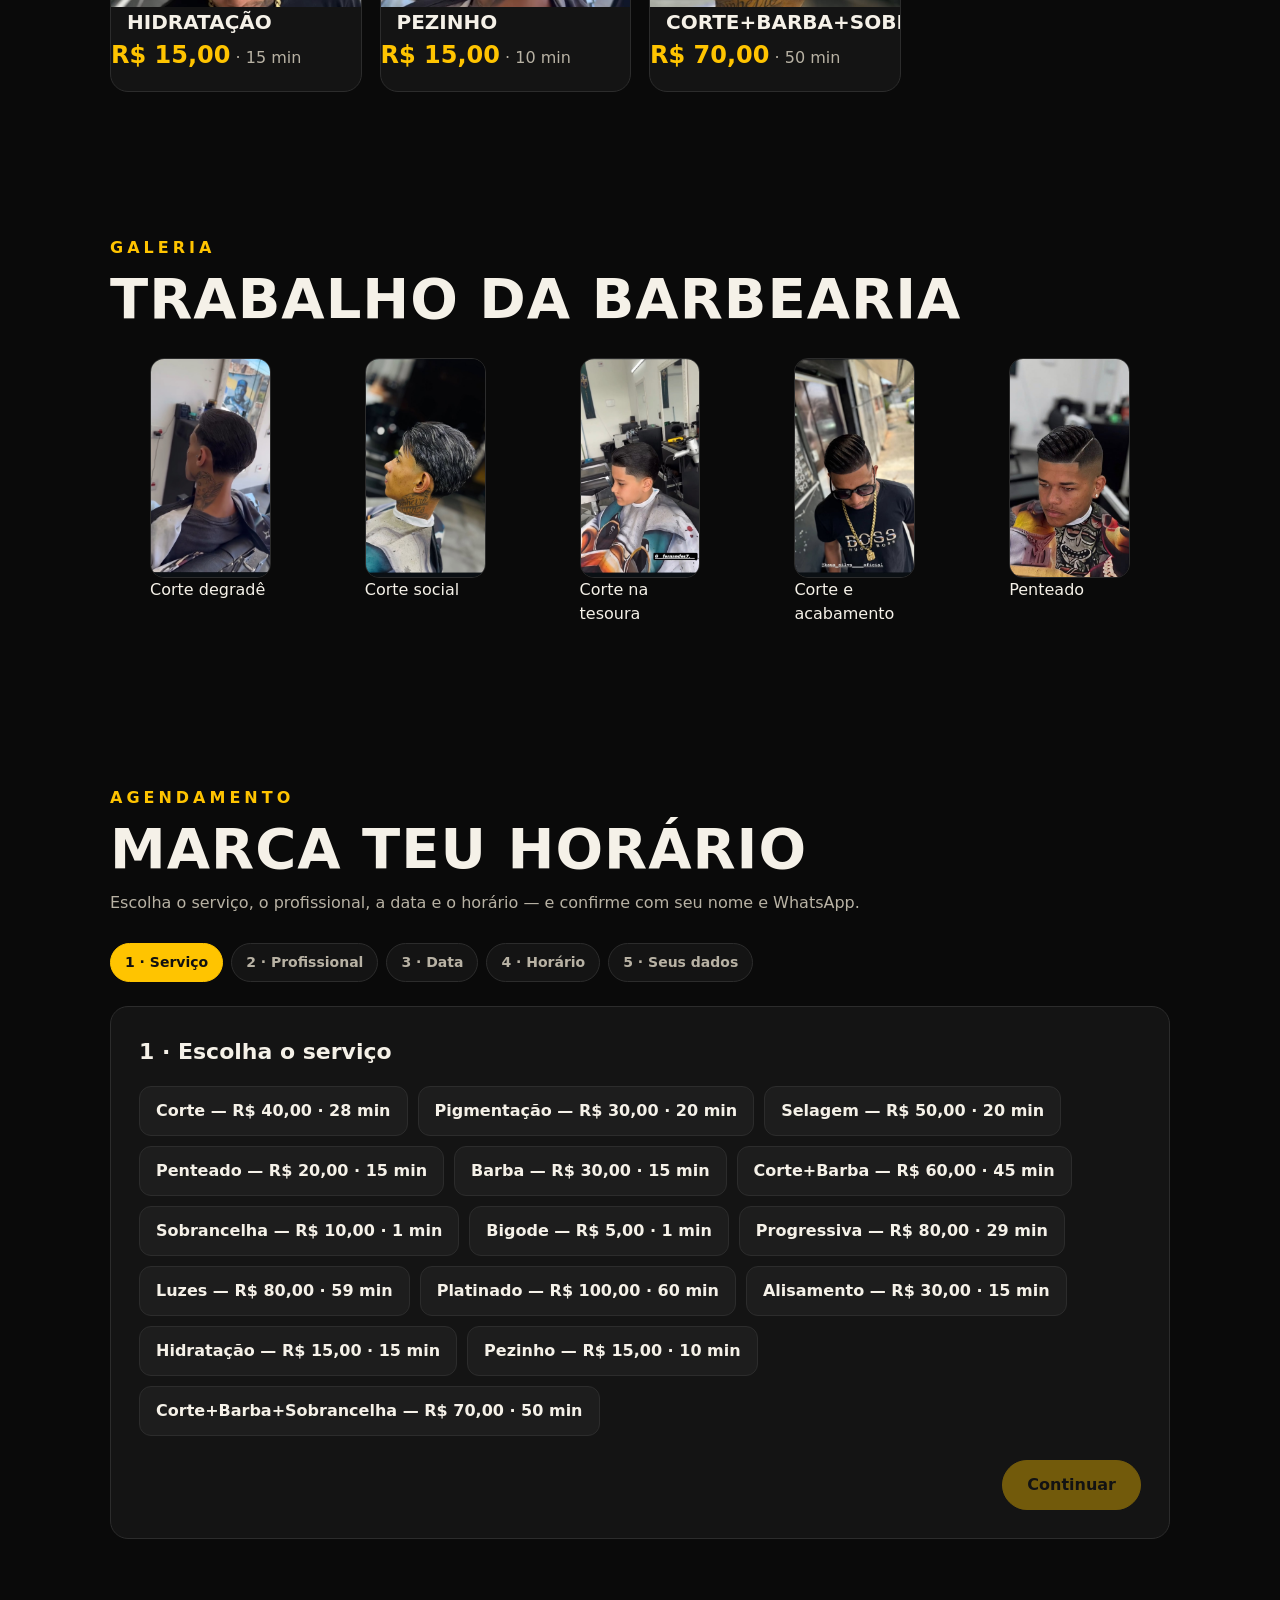
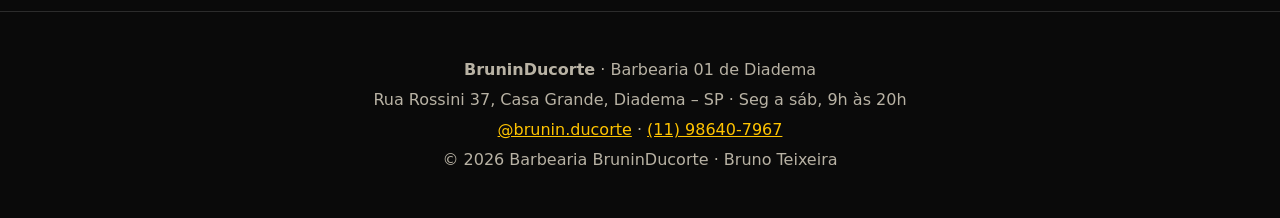
==== commit 721426f8: "feat: professional layout — fonts, hero chips and CTAs, section headers, gallery captions, about inf" ====
--- a/index.html
+++ b/index.html
@@ -5,6 +5,9 @@
   <meta name="viewport" content="width=device-width, initial-scale=1.0" />
   <title>Barbearia BruninDucorte — Barbearia 01 de Diadema</title>
   <meta name="description" content="Barbearia BruninDucorte — Barbearia 01 de Diadema. Corte, barba, penteado, pigmentação e mais. Agende sem sinal, pague na barbearia. Rua Rossini 37, Casa Grande, Diadema – SP." />
+  <link rel="preconnect" href="https://fonts.googleapis.com" />
+  <link rel="preconnect" href="https://fonts.gstatic.com" crossorigin />
+  <link href="https://fonts.googleapis.com/css2?family=Inter:wght@400;500;600;700;800&family=Oswald:wght@500;600;700&display=swap" rel="stylesheet" />
   <link rel="stylesheet" href="styles.css" />
 </head>
 <body>
@@ -27,13 +30,21 @@
         <p class="hero-kicker">Barbearia 01 de Diadema</p>
         <h1>BRUNIN<span>DUCORTE</span></h1>
         <p class="hero-frase">Navalha afiada, degradê na régua. Tu senta, a gente resolve.</p>
-        <a class="btn-amarelo" href="#agendar">Agendar horário</a>
-        <p class="hero-aviso">Sem sinal · paga na barbearia</p>
+        <div class="hero-chips">
+          <span class="chip">Sem sinal</span>
+          <span class="chip">Paga na barbearia</span>
+          <span class="chip">Seg a sáb · 9h às 20h</span>
+        </div>
+        <div class="hero-acoes">
+          <a class="btn-amarelo" href="#agendar">Agendar horário</a>
+          <a class="btn-outline" href="https://wa.me/5511986407967" target="_blank" rel="noopener">Falar no WhatsApp</a>
+        </div>
       </div>
+      <a class="hero-rolar" href="#servicos">Role para ver os serviços <span>↓</span></a>
     </section>
 
     <!-- Profissionais -->
-    <section class="secao" id="time">
+    <section class="secao secao--centro" id="time">
       <p class="kicker">O time</p>
       <h2>Quem corta</h2>
       <div class="time-grade">
@@ -61,25 +72,29 @@
 
     <!-- Sobre -->
     <section class="secao" id="sobre">
-      <p class="kicker">Sobre</p>
-      <h2>Bruno Teixeira</h2>
       <div class="sobre-grade">
         <div class="sobre-texto">
-          <p>Cria de Diadema, Bruno transformou a cadeira na Casa Grande em ponto de encontro: a Barbearia 01 de Diadema é onde o corte é na régua, a resenha é boa e ninguém sai sem estar no estilo.</p>
-          <p><strong>Endereço:</strong> Rua Rossini 37, Casa Grande, Diadema – SP</p>
-          <p><strong>Horário:</strong> segunda a sábado, 9h às 20h</p>
-          <p><strong>Instagram:</strong> <a href="https://instagram.com/brunin.ducorte" target="_blank" rel="noopener">@brunin.ducorte</a></p>
-          <p><strong>WhatsApp:</strong> <a href="https://wa.me/5511986407967" target="_blank" rel="noopener">(11) 98640-7967</a></p>
+          <p class="kicker">Sobre</p>
+          <h2>Bruno Teixeira</h2>
+          <p class="sobre-destaque">Cria de Diadema, Bruno transformou a cadeira na Casa Grande em ponto de encontro: a Barbearia 01 de Diadema é onde o degradê sai na régua e o papo é reto.</p>
+          <ul class="sobre-info">
+            <li><span class="sobre-icone">📍</span><div><strong>Endereço</strong><span>Rua Rossini 37, Casa Grande, Diadema – SP</span></div></li>
+            <li><span class="sobre-icone">🕘</span><div><strong>Horário</strong><span>Segunda a sábado, 9h às 20h</span></div></li>
+            <li><span class="sobre-icone">📸</span><div><strong>Instagram</strong><a href="https://instagram.com/brunin.ducorte" target="_blank" rel="noopener">@brunin.ducorte</a></div></li>
+            <li><span class="sobre-icone">💬</span><div><strong>WhatsApp</strong><a href="https://wa.me/5511986407967" target="_blank" rel="noopener">(11) 98640-7967</a></div></li>
+          </ul>
+          <a class="btn-amarelo" href="#agendar">Agendar horário</a>
         </div>
         <div class="sobre-fotos">
           <img src="images/bruninho-barbearia.jpg" alt="Bruno em frente à Barbearia BruninDucorte" />
           <img src="images/bruninho.jpg" alt="Bruno Teixeira, dono da barbearia" />
+          <span class="sobre-selo">Barbearia 01 de Diadema</span>
         </div>
       </div>
     </section>
 
     <!-- Serviços -->
-    <section class="secao" id="servicos">
+    <section class="secao secao--centro" id="servicos">
       <p class="kicker">Cardápio</p>
       <h2>Serviços</h2>
       <p class="sub">Toque num serviço para escolher e agendar. Sem sinal — pagamento só na barbearia.</p>
@@ -87,31 +102,49 @@
     </section>
 
     <!-- Galeria -->
-    <section class="secao" id="galeria">
+    <section class="secao secao--centro" id="galeria">
       <p class="kicker">Galeria</p>
       <h2>Trabalho da barbearia</h2>
       <div class="galeria-grade">
-        <img src="images/corte-1.jpg" alt="Corte degradê" />
-        <img src="images/corte-2.jpg" alt="Corte social" />
-        <img src="images/corte-3.jpg" alt="Corte na tesoura" />
-        <img src="images/corte-4.jpg" alt="Corte e acabamento" />
-        <img src="images/penteado.jpg" alt="Penteado" />
+        <figure class="galeria-item galeria-destaque">
+          <img src="images/corte-1.jpg" alt="Corte degradê" />
+          <figcaption>Corte degradê</figcaption>
+        </figure>
+        <figure class="galeria-item">
+          <img src="images/corte-2.jpg" alt="Corte social" />
+          <figcaption>Corte social</figcaption>
+        </figure>
+        <figure class="galeria-item">
+          <img src="images/corte-3.jpg" alt="Corte na tesoura" />
+          <figcaption>Corte na tesoura</figcaption>
+        </figure>
+        <figure class="galeria-item">
+          <img src="images/corte-4.jpg" alt="Corte e acabamento" />
+          <figcaption>Corte e acabamento</figcaption>
+        </figure>
+        <figure class="galeria-item">
+          <img src="images/penteado.jpg" alt="Penteado" />
+          <figcaption>Penteado</figcaption>
+        </figure>
       </div>
     </section>
 
     <!-- Agendamento -->
-    <section class="secao" id="agendar">
+    <section class="secao secao--centro" id="agendar">
       <p class="kicker">Agendamento</p>
       <h2>Marca teu horário</h2>
-      <ol class="passos" id="passos">
-        <li data-passo="1" class="ativo">1 · Serviço</li>
-        <li data-passo="2">2 · Profissional</li>
-        <li data-passo="3">3 · Data</li>
-        <li data-passo="4">4 · Horário</li>
-        <li data-passo="5">5 · Seus dados</li>
-      </ol>
-      <div class="wizard" id="wizard"></div>
-      <div class="confirmacao" id="confirmacao" hidden></div>
+      <p class="sub">Escolha o serviço, o profissional, a data e o horário — e confirme com seu nome e WhatsApp.</p>
+      <div class="agendar-painel">
+        <ol class="passos" id="passos">
+          <li data-passo="1">1 · Serviço</li>
+          <li data-passo="2">2 · Profissional</li>
+          <li data-passo="3">3 · Data</li>
+          <li data-passo="4">4 · Horário</li>
+          <li data-passo="5">5 · Seus dados</li>
+        </ol>
+        <div class="wizard" id="wizard"></div>
+        <div class="confirmacao" id="confirmacao" hidden></div>
+      </div>
     </section>
   </main>
 
@@ -119,20 +152,19 @@
     <p><strong>BruninDucorte</strong> · Barbearia 01 de Diadema</p>
     <p>Rua Rossini 37, Casa Grande, Diadema – SP · Seg a sáb, 9h às 20h</p>
     <p><a href="https://instagram.com/brunin.ducorte" target="_blank" rel="noopener">@brunin.ducorte</a> · <a href="https://wa.me/5511986407967" target="_blank" rel="noopener">(11) 98640-7967</a></p>
-    <p>© <span id="ano"></span> Barbearia BruninDucorte · Bruno Teixeira</p>
+    <p>© <span id="ano">2026</span> Barbearia BruninDucorte · Bruno Teixeira</p>
   </footer>
 
-  <!-- Assistente BruninDucorte -->
   <button class="assistente-botao" id="assistente-botao" aria-label="Abrir assistente BruninDucorte">💬</button>
   <section class="assistente" id="assistente" hidden>
     <header>
       <strong>Assistente BruninDucorte</strong>
       <button id="assistente-fechar" aria-label="Fechar assistente">✕</button>
     </header>
-    <div class="assistente-mensagens" id="assistente-mensagens"></div>
-    <div class="assistente-opcoes" id="assistente-opcoes"></div>
-    <form class="assistente-form" id="assistente-form">
-      <input id="assistente-input" type="text" placeholder="Ex.: quero um degradê com barba" autocomplete="off" />
+    <div id="assistente-mensagens"></div>
+    <div id="assistente-opcoes"></div>
+    <form id="assistente-form">
+      <input id="assistente-input" type="text" placeholder="Ex.: quero degradê com barba" autocomplete="off" />
       <button type="submit">Enviar</button>
     </form>
     <p class="assistente-nota">Atendimento automático da barbearia, na hora.</p>
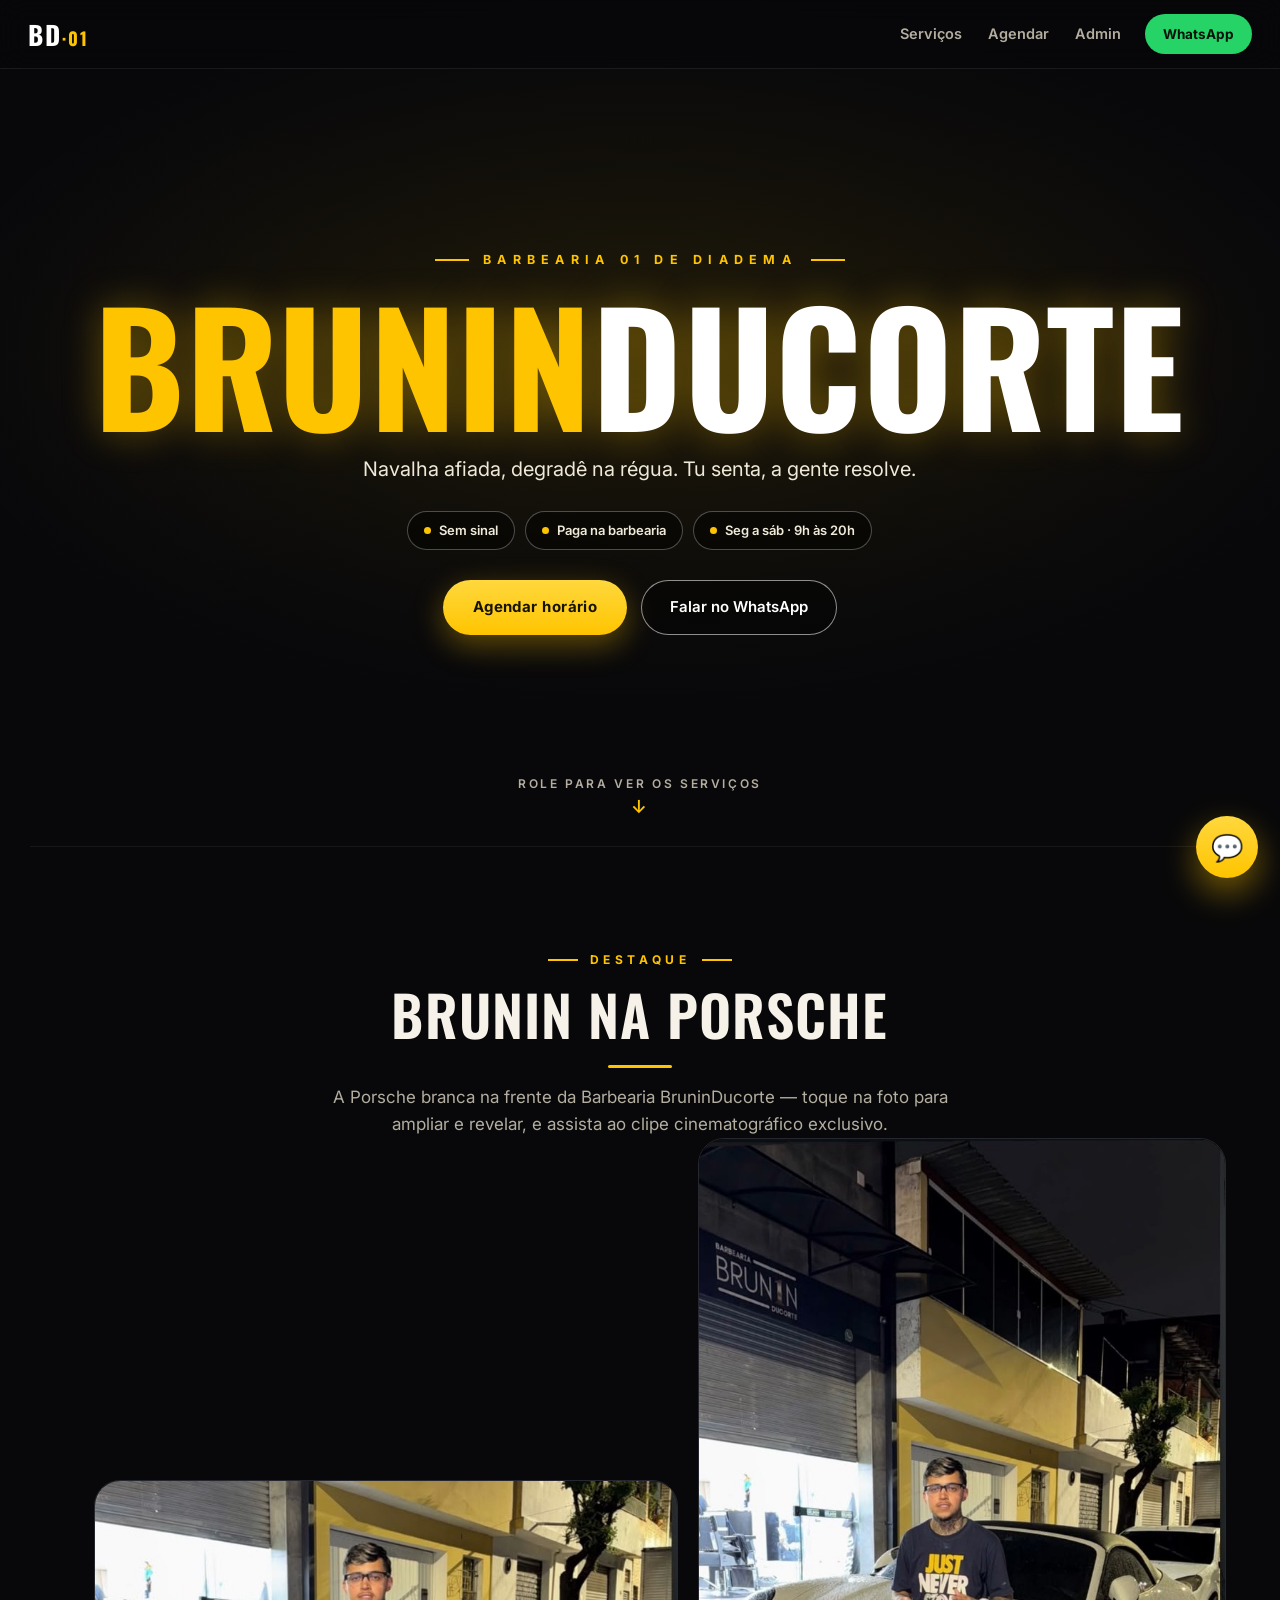
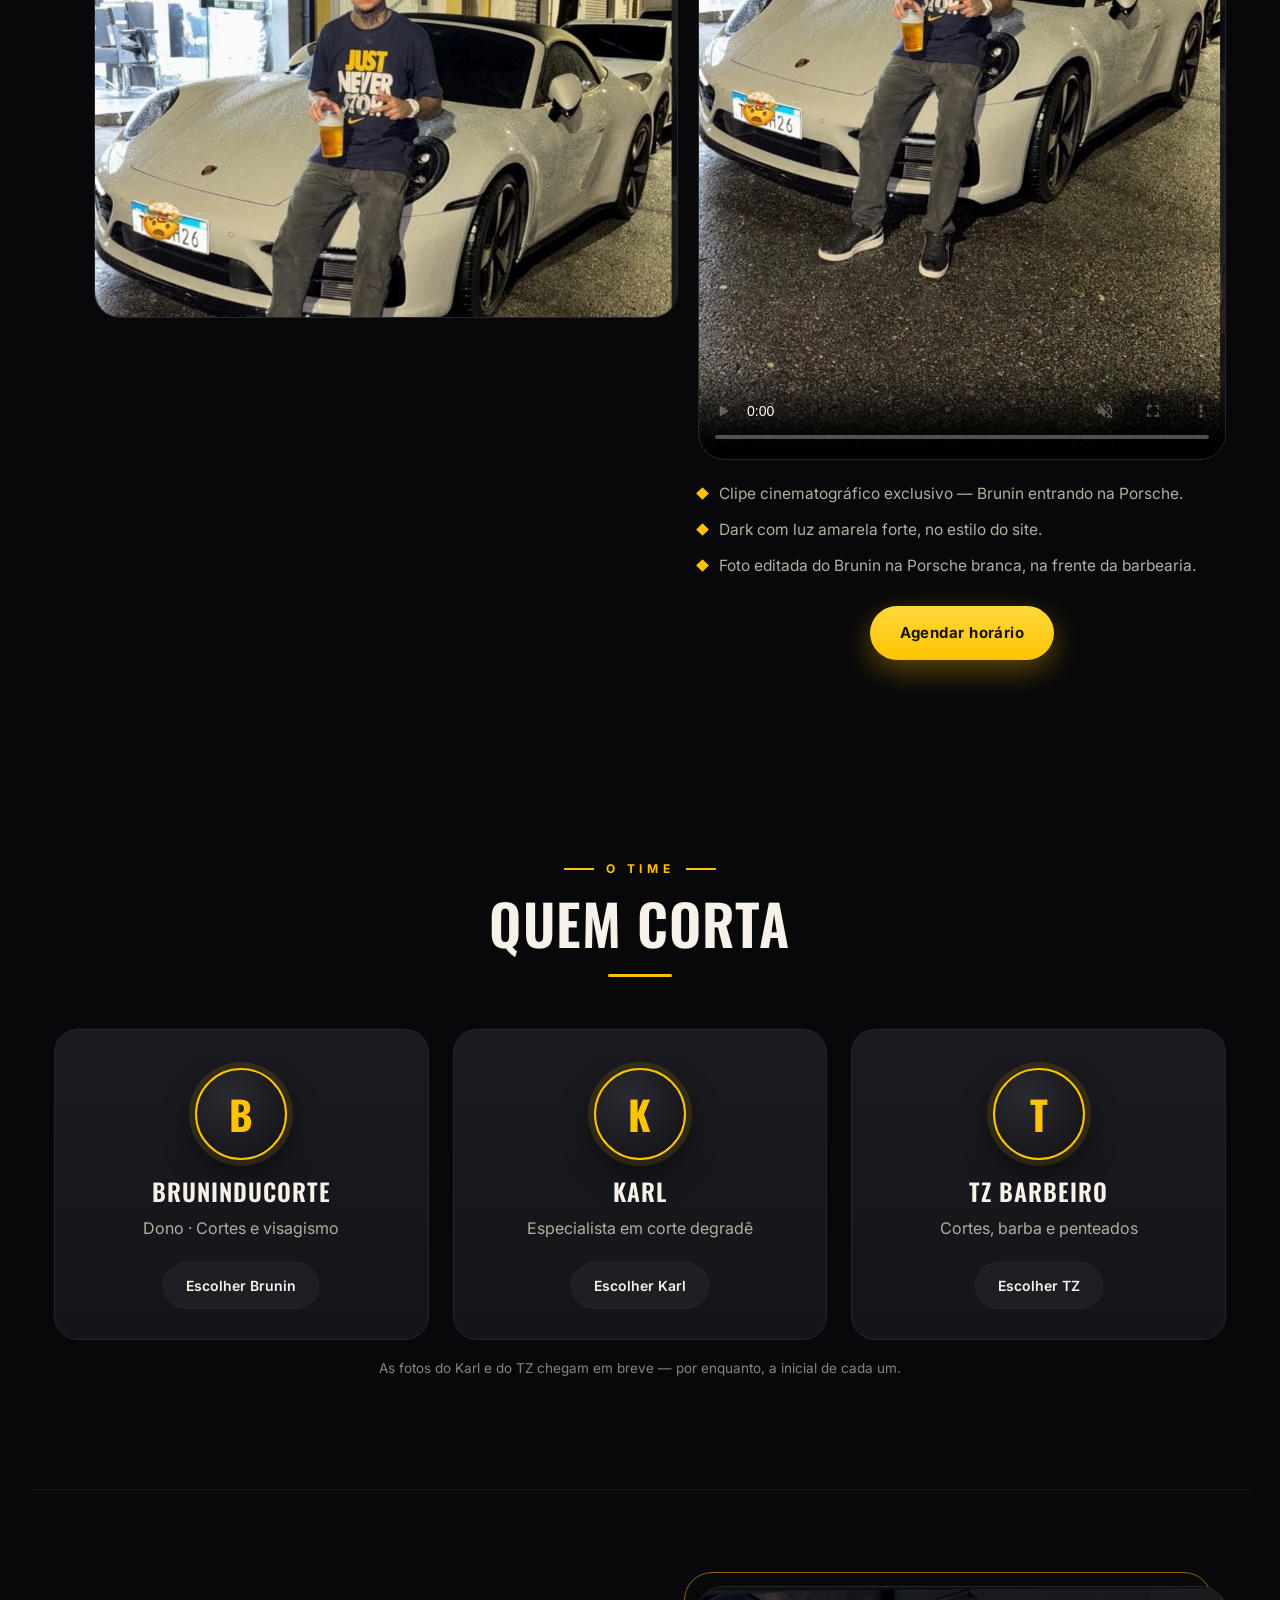
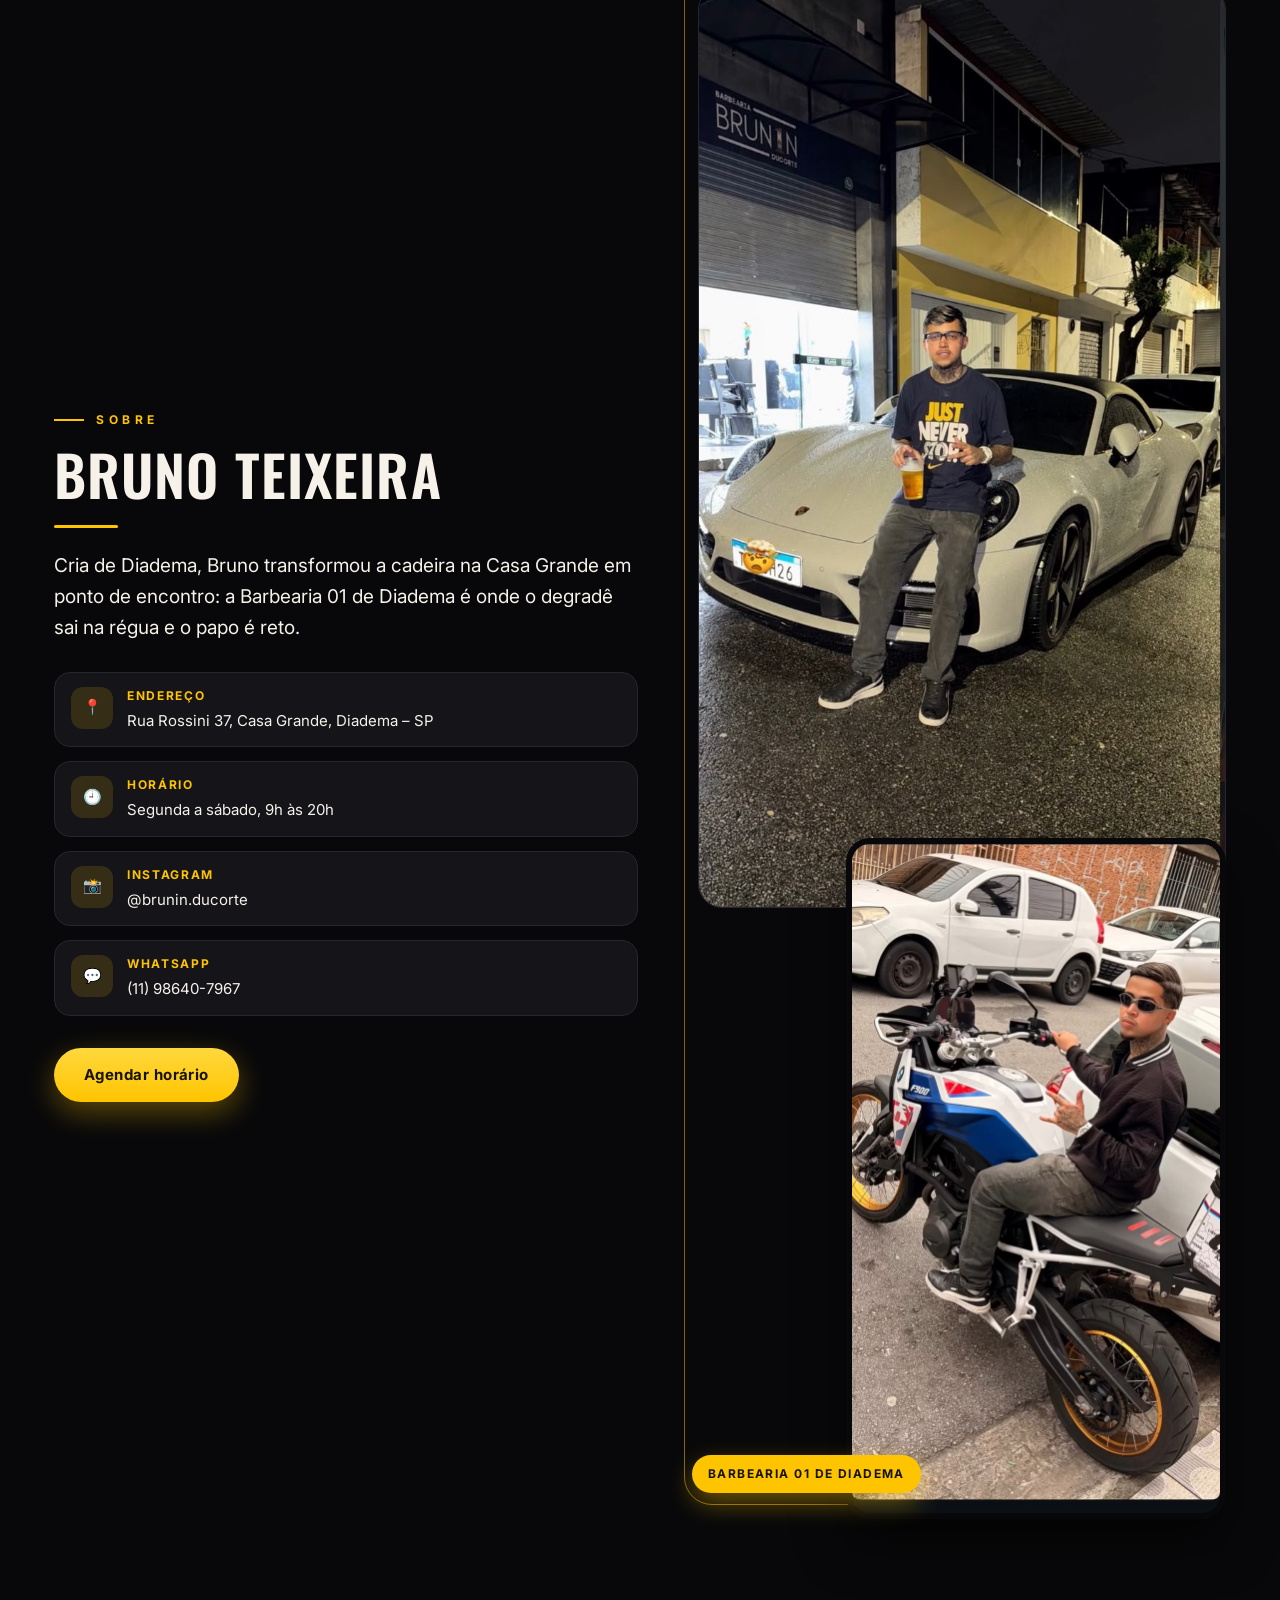
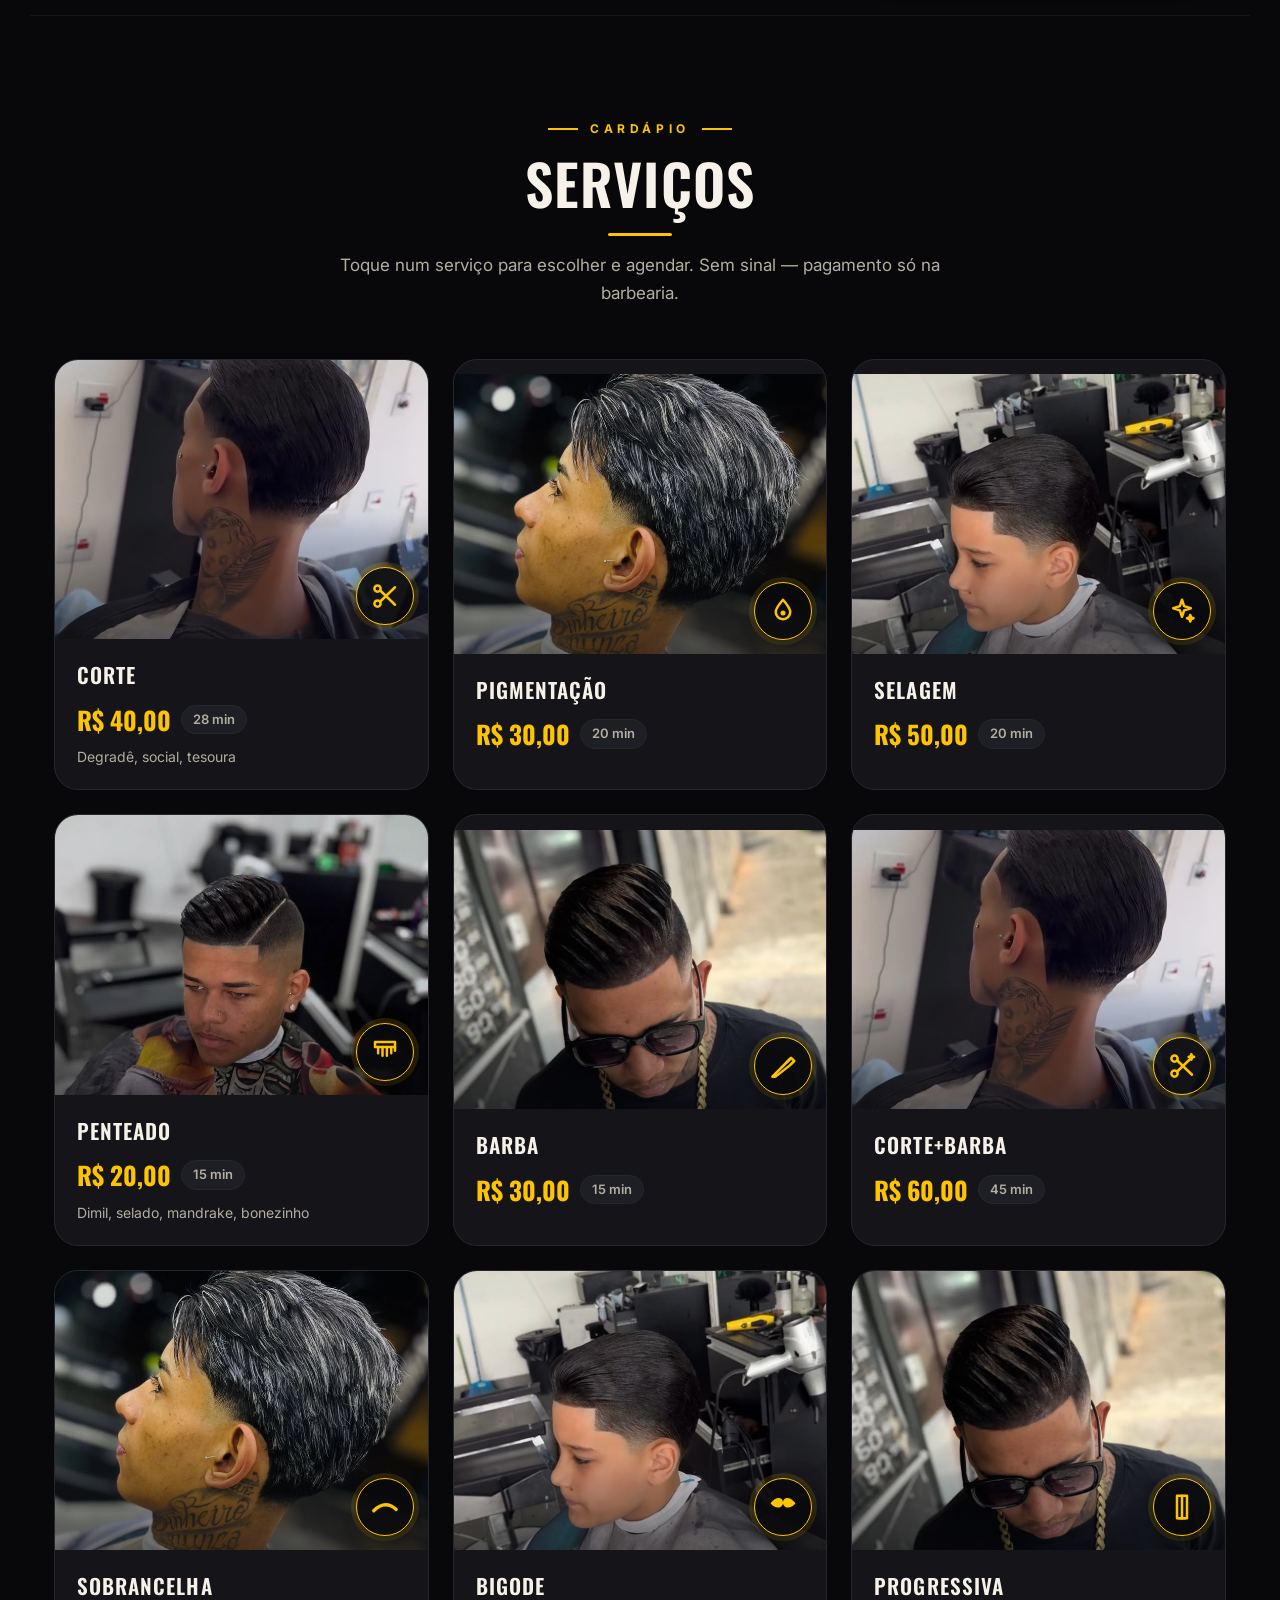
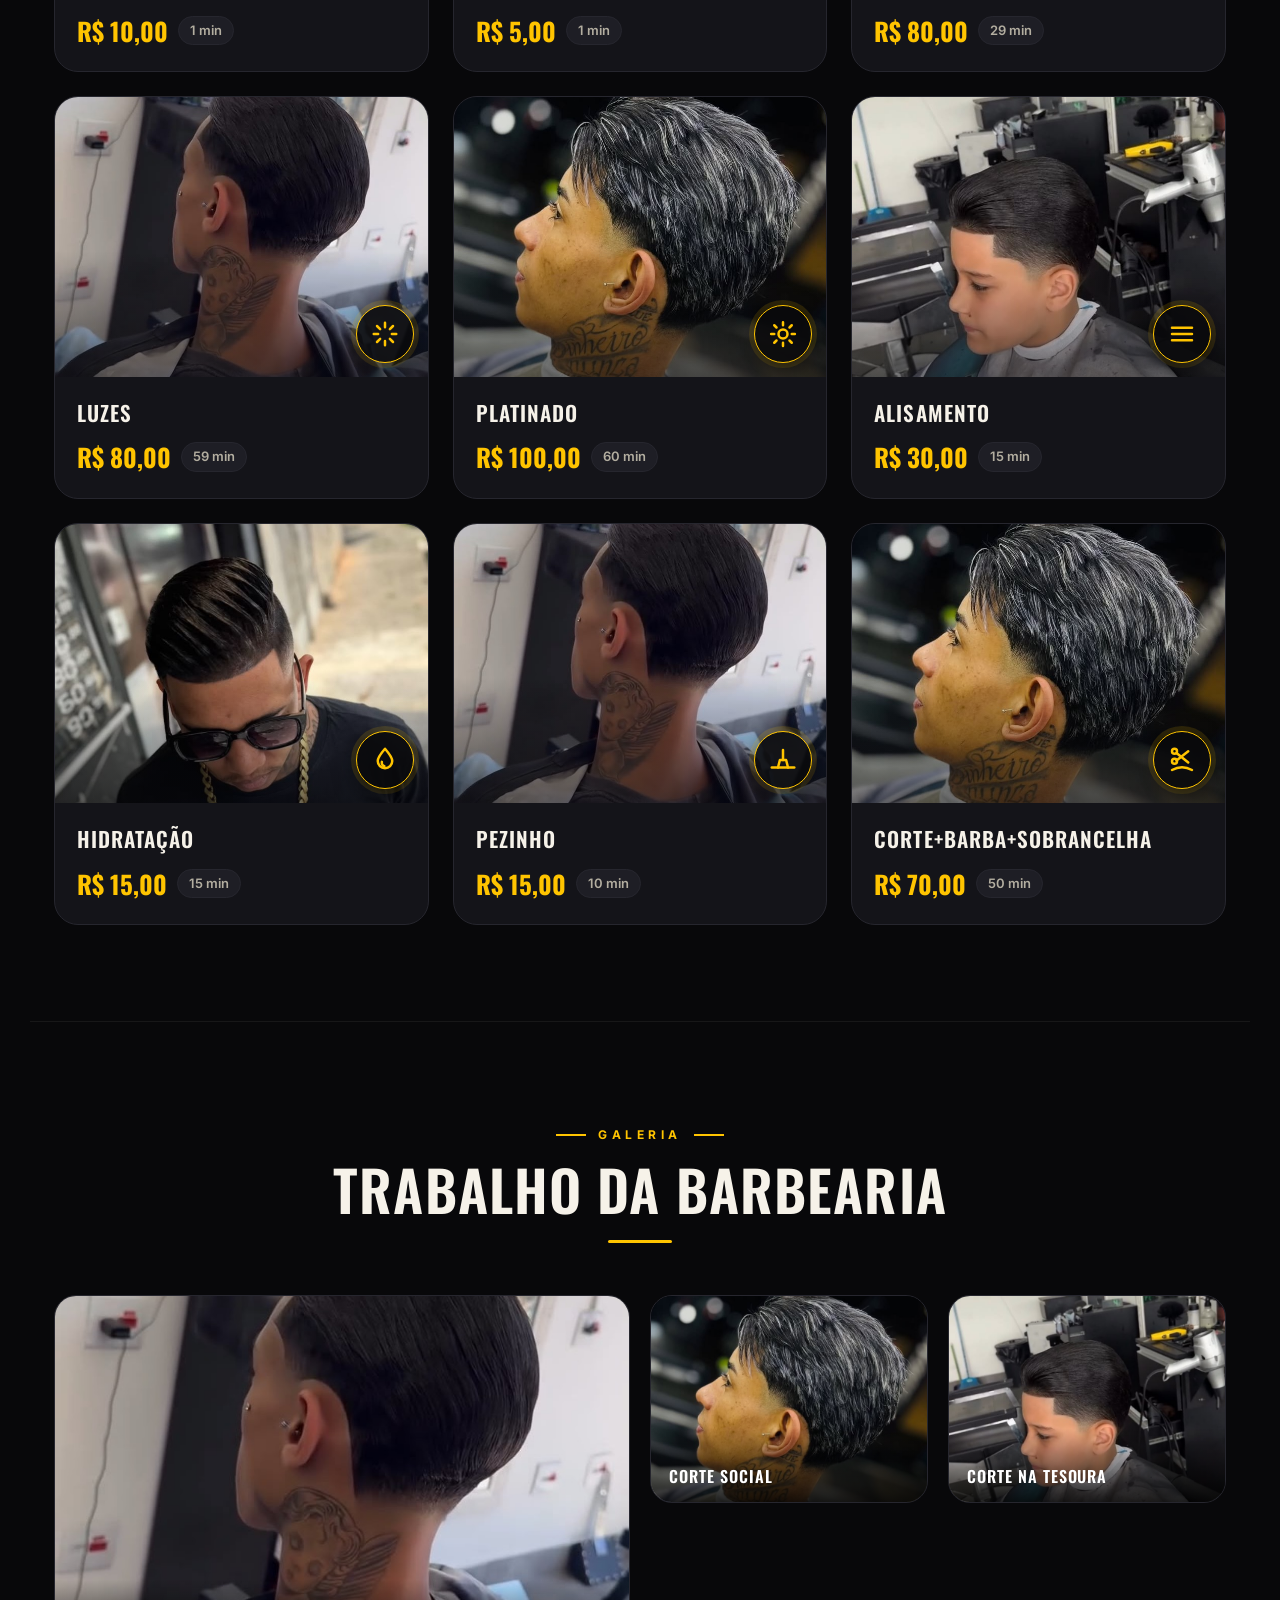
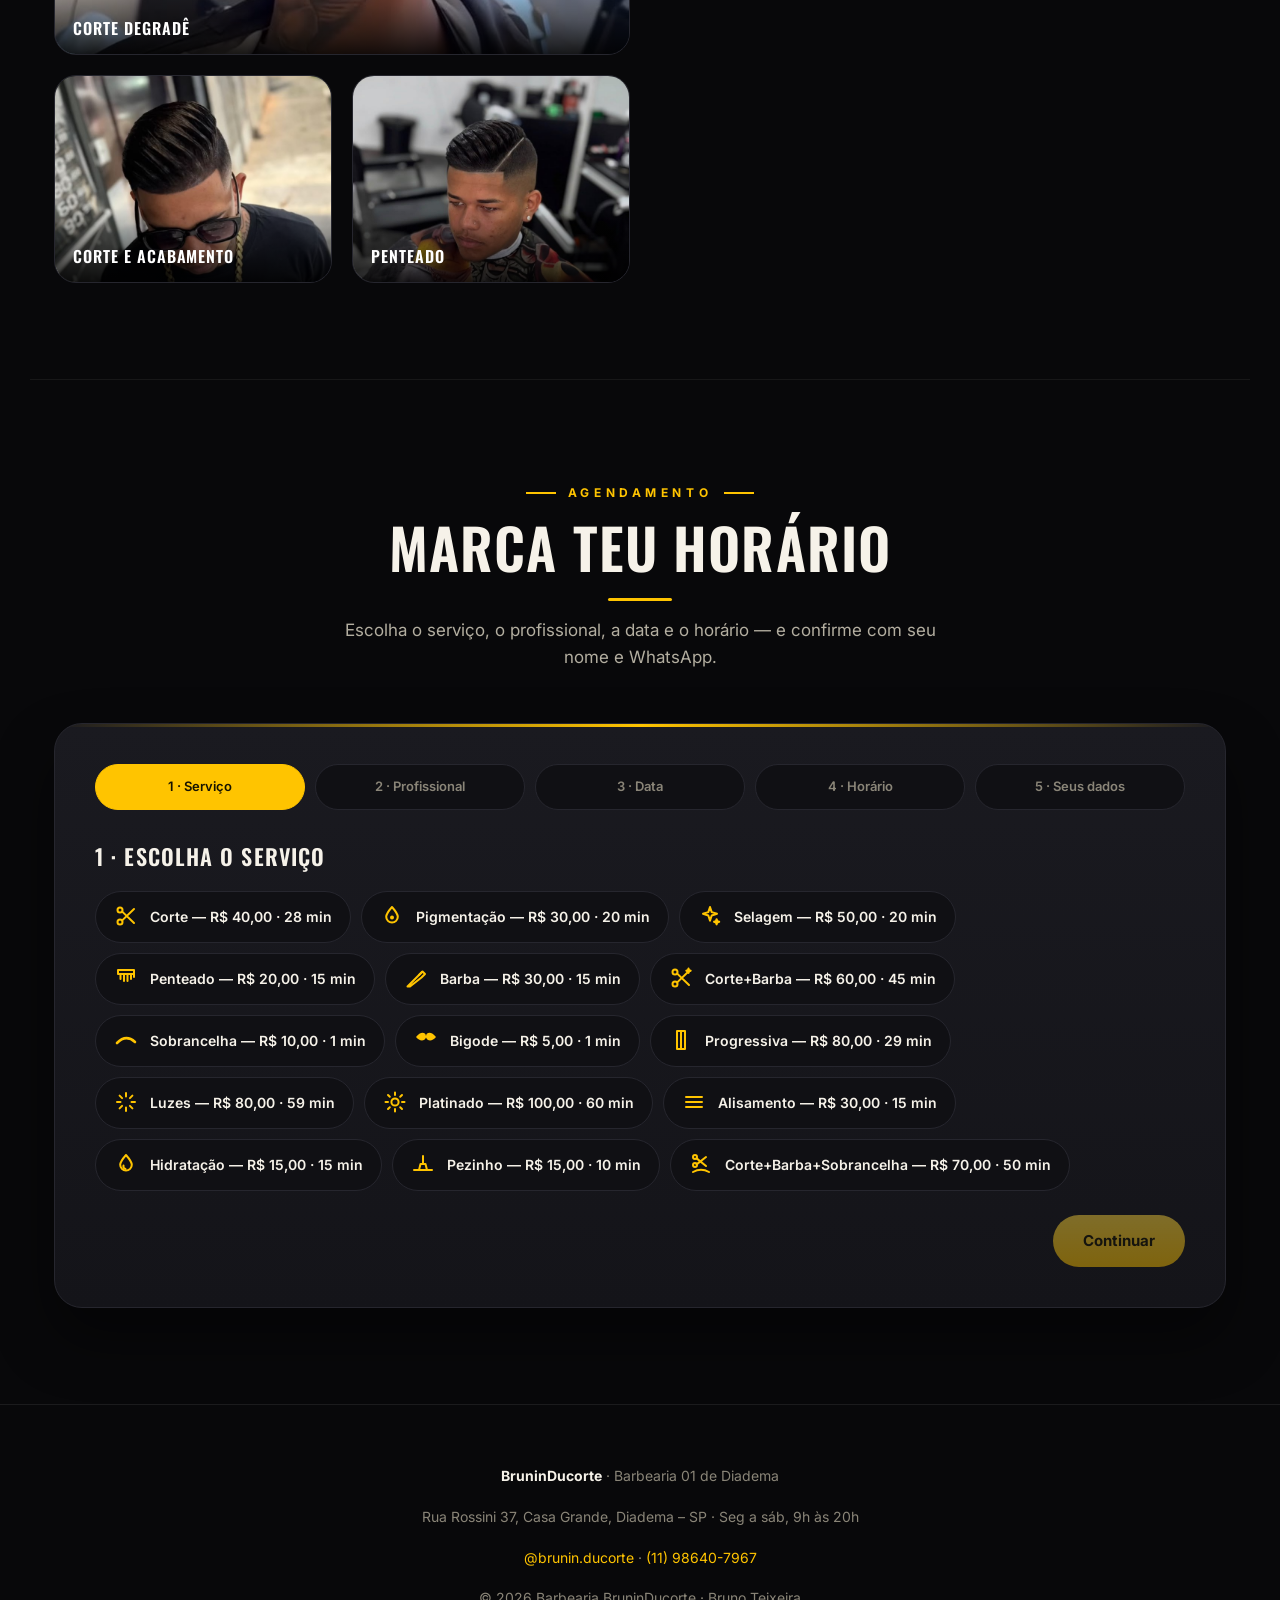
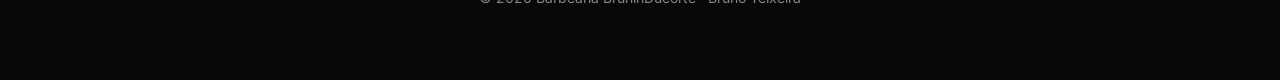
==== commit 94172c03: "feat: Porsche featured section with interactive photo and cinematic clip New #porsche section right " ====
--- a/index.html
+++ b/index.html
@@ -41,6 +41,28 @@
         </div>
       </div>
       <a class="hero-rolar" href="#servicos">Role para ver os serviços <span>↓</span></a>
+    </section>
+
+    <!-- Destaque: Brunin na Porsche -->
+    <section class="secao secao--centro" id="porsche">
+      <p class="kicker">Destaque</p>
+      <h2>Brunin na Porsche</h2>
+      <p class="sub">A Porsche branca na frente da Barbearia BruninDucorte — toque na foto para ampliar e revelar, e assista ao clipe cinematográfico exclusivo.</p>
+      <div class="porsche-grade">
+        <figure class="porsche-foto" id="porsche-foto" tabindex="0" role="button" aria-label="Foto do Brunin na Porsche branca — toque para ampliar">
+          <img src="images/bruninho-porsche.jpg" alt="Brunin na Porsche branca, na frente da Barbearia BruninDucorte" />
+          <figcaption class="porsche-legenda"><strong>Brunin na Porsche</strong><span>Porsche branca na frente da barbearia · toque para ampliar</span></figcaption>
+        </figure>
+        <div class="porsche-midia">
+          <video class="porsche-video" src="video/media-generation-brunin-porsche-cinematico-0-98f12653-0b76-4106-8330-b837723234cc.mp4" poster="images/bruninho-porsche.jpg" autoplay muted loop playsinline controls></video>
+          <ul class="porsche-lista">
+            <li>Clipe cinematográfico exclusivo — Brunin entrando na Porsche.</li>
+            <li>Dark com luz amarela forte, no estilo do site.</li>
+            <li>Foto editada do Brunin na Porsche branca, na frente da barbearia.</li>
+          </ul>
+          <a class="btn-amarelo" href="#agendar">Agendar horário</a>
+        </div>
+      </div>
     </section>
 
     <!-- Profissionais -->
--- a/styles.css
+++ b/styles.css
@@ -1,14 +1,20 @@
-/* Barbearia BruninDucorte — visual DARK, luz amarela forte, premium. */
+/* Barbearia BruninDucorte — visual DARK, luz amarela forte, premium e tecnológico.
+   Tipografia Oswald (títulos) + Inter (texto). Cada serviço tem um ícone SVG
+   próprio que anima ao clicar/selecionar (ver app.js: ICONES + --anim). */
 :root {
-  --fundo: #0a0a0a;
-  --fundo-2: #141414;
-  --fundo-3: #1d1d1d;
+  --fundo: #08080a;
+  --fundo-2: #0e0e11;
+  --cartao: #141419;
+  --cartao-2: #1a1a20;
   --amarelo: #ffc400;
-  --amarelo-2: #f5b301;
-  --texto: #f5f1e8;
-  --texto-suave: #b8b2a4;
-  --borda: #2c2c2c;
+  --amarelo-2: #ffd83d;
+  --texto: #f6f2e9;
+  --texto-suave: #b3aea0;
+  --texto-fraco: #8a8578;
+  --borda: #26262e;
+  --borda-amarela: rgba(255, 196, 0, .55);
   --verde: #25d366;
+  color-scheme: dark;
 }
 
 * { box-sizing: border-box; }
@@ -17,60 +23,111 @@
   margin: 0;
   background: var(--fundo);
   color: var(--texto);
-  font-family: system-ui, -apple-system, "Segoe UI", Roboto, Arial, sans-serif;
+  font-family: "Inter", system-ui, -apple-system, "Segoe UI", Roboto, Arial, sans-serif;
   line-height: 1.5;
 }
 a { color: var(--amarelo); }
 img { max-width: 100%; display: block; }
 h1, h2, h3 { line-height: 1.1; margin: 0 0 12px; }
 button { font: inherit; cursor: pointer; }
-input { font: inherit; }
-
-/* Topo */
+input, select { font: inherit; }
+:focus-visible { outline: 2px solid var(--amarelo); outline-offset: 2px; }
+::selection { background: var(--amarelo); color: #161300; }
+
+/* ---------- Topo ---------- */
 .topo {
-  position: sticky;
-  top: 0;
-  z-index: 20;
+  position: fixed;
+  top: 0; left: 0; right: 0;
+  z-index: 50;
   display: flex;
   align-items: center;
   gap: 24px;
-  padding: 14px 24px;
-  background: rgba(10, 10, 10, 0.92);
-  border-bottom: 1px solid var(--borda);
+  padding: 14px 28px;
+  background: rgba(8, 8, 10, .72);
+  -webkit-backdrop-filter: blur(14px);
+  backdrop-filter: blur(14px);
+  border-bottom: 1px solid rgba(255, 255, 255, .08);
 }
 .logo {
-  font-size: 28px;
-  font-weight: 900;
-  letter-spacing: 1px;
-  color: var(--amarelo);
+  font-family: "Oswald", "Arial Narrow", sans-serif;
+  font-size: 26px;
+  font-weight: 700;
+  letter-spacing: .08em;
+  color: #fff;
   text-decoration: none;
 }
-.logo span { color: var(--texto); font-size: 18px; }
-.topo nav { display: flex; gap: 20px; margin-left: auto; }
+.logo span { color: var(--amarelo); font-size: 18px; }
+.topo nav { display: flex; gap: 26px; margin-left: auto; }
 .topo nav a {
-  color: var(--texto);
+  color: var(--texto-suave);
   text-decoration: none;
   font-weight: 600;
+  font-size: 14.5px;
 }
 .topo nav a:hover { color: var(--amarelo); }
 .btn-whats {
   background: var(--verde);
   color: #06130a;
   font-weight: 700;
+  font-size: 13.5px;
   text-decoration: none;
-  padding: 10px 16px;
-  border-radius: 999px;
-}
-
-/* Herói cinematográfico */
+  padding: 10px 18px;
+  border-radius: 999px;
+  white-space: nowrap;
+}
+
+/* ---------- Botões ---------- */
+.btn-amarelo {
+  display: inline-block;
+  background: linear-gradient(180deg, var(--amarelo-2), var(--amarelo));
+  color: #161300;
+  font-weight: 700;
+  font-size: 15px;
+  letter-spacing: .03em;
+  text-decoration: none;
+  padding: 16px 30px;
+  border-radius: 999px;
+  border: none;
+  box-shadow: 0 10px 30px rgba(255, 196, 0, .35);
+  transition: transform .25s ease, box-shadow .25s ease;
+}
+.btn-amarelo:hover { transform: translateY(-2px); box-shadow: 0 16px 38px rgba(255, 196, 0, .45); }
+.btn-outline {
+  display: inline-block;
+  border: 1.5px solid rgba(255, 255, 255, .55);
+  color: #fff;
+  background: rgba(0, 0, 0, .35);
+  -webkit-backdrop-filter: blur(6px);
+  backdrop-filter: blur(6px);
+  font-weight: 600;
+  font-size: 15px;
+  text-decoration: none;
+  padding: 15px 28px;
+  border-radius: 999px;
+  transition: border-color .25s ease, color .25s ease, transform .25s ease;
+}
+.btn-outline:hover { border-color: var(--amarelo); color: var(--amarelo); transform: translateY(-2px); }
+.btn-escuro {
+  background: #1e1e24;
+  color: var(--texto);
+  border: 1px solid var(--borda);
+  padding: 12px 22px;
+  border-radius: 999px;
+  font-weight: 600;
+  font-size: 14px;
+  transition: background .25s ease, color .25s ease, border-color .25s ease;
+}
+.btn-escuro:hover { background: var(--amarelo); color: #161300; border-color: var(--amarelo); }
+
+/* ---------- Herói cinematográfico ---------- */
 .hero {
   position: relative;
-  min-height: 88vh;
+  min-height: 94vh;
   display: flex;
   align-items: center;
   justify-content: center;
+  text-align: center;
   overflow: hidden;
-  background: #000;
 }
 .hero-video {
   position: absolute;
@@ -82,382 +139,836 @@
 .hero-overlay {
   position: absolute;
   inset: 0;
-  background: linear-gradient(180deg, rgba(0, 0, 0, 0.55), rgba(0, 0, 0, 0.35) 45%, rgba(10, 10, 10, 0.94));
+  background:
+    linear-gradient(180deg, rgba(8, 8, 10, .55) 0%, rgba(8, 8, 10, .22) 42%, rgba(8, 8, 10, .9) 100%),
+    radial-gradient(80% 60% at 50% 42%, rgba(255, 196, 0, .14), transparent 70%);
 }
 .hero-conteudo {
   position: relative;
-  text-align: center;
-  padding: 96px 20px 64px;
+  z-index: 2;
+  padding: 128px 20px 96px;
+  animation: hero-fade .9s ease both;
 }
 .hero-kicker {
+  display: inline-flex;
+  align-items: center;
+  gap: 14px;
+  font-weight: 700;
+  font-size: 12.5px;
+  letter-spacing: .5em;
+  text-transform: uppercase;
   color: var(--amarelo);
-  font-weight: 800;
-  letter-spacing: 6px;
-  text-transform: uppercase;
-  margin: 0 0 16px;
+  margin: 0 0 20px;
+}
+.hero-kicker::before, .hero-kicker::after {
+  content: "";
+  width: 34px;
+  height: 2px;
+  background: var(--amarelo);
 }
 .hero h1 {
-  font-size: clamp(54px, 11vw, 148px);
-  font-weight: 900;
-  letter-spacing: -2px;
+  font-family: "Oswald", "Arial Narrow", sans-serif;
+  font-weight: 700;
+  font-size: clamp(64px, 12vw, 168px);
+  line-height: .95;
+  letter-spacing: .01em;
   color: var(--amarelo);
-  text-shadow: 0 0 42px rgba(255, 196, 0, 0.55);
-  margin-bottom: 16px;
-}
-.hero h1 span { color: var(--texto); }
-.hero-frase { font-size: clamp(18px, 2.4vw, 26px); color: var(--texto); margin: 0 0 28px; }
-.btn-amarelo {
-  display: inline-block;
-  background: var(--amarelo);
-  color: #111;
-  font-weight: 900;
-  font-size: 18px;
-  letter-spacing: 1px;
-  text-decoration: none;
-  text-transform: uppercase;
-  padding: 16px 32px;
-  border-radius: 999px;
-  box-shadow: 0 0 32px rgba(255, 196, 0, 0.45);
-}
-.btn-amarelo:hover { background: var(--amarelo-2); }
-.hero-aviso { color: var(--texto-suave); margin: 18px 0 0; }
-
-/* Seções */
-.secao { max-width: 1100px; margin: 0 auto; padding: 72px 20px; }
-.kicker {
-  color: var(--amarelo);
-  font-weight: 800;
-  letter-spacing: 4px;
-  text-transform: uppercase;
-  margin: 0 0 8px;
-}
-.secao h2 {
-  font-size: clamp(34px, 5vw, 56px);
-  font-weight: 900;
-  text-transform: uppercase;
-  letter-spacing: 1px;
-}
-.sub { color: var(--texto-suave); margin: 0 0 28px; }
-.nota { color: var(--texto-suave); font-size: 14px; margin-top: 16px; }
-
-/* Time */
-.time-grade {
-  display: grid;
-  grid-template-columns: repeat(auto-fit, minmax(240px, 1fr));
-  gap: 20px;
-}
-.card-prof {
-  background: var(--fundo-2);
-  border: 1px solid var(--borda);
-  border-radius: 18px;
-  padding: 28px 22px;
-  text-align: center;
-}
-.avatar {
-  width: 84px;
-  height: 84px;
-  margin: 0 auto 16px;
+  text-shadow: 0 0 38px rgba(255, 196, 0, .35);
+  margin: 0 0 18px;
+}
+.hero h1 span { color: #fff; }
+.hero-frase {
+  font-size: 20px;
+  color: #efe9d8;
+  max-width: 560px;
+  margin: 0 auto 26px;
+  line-height: 1.55;
+}
+.hero-chips { display: flex; gap: 10px; justify-content: center; flex-wrap: wrap; margin-bottom: 30px; }
+.chip {
+  display: inline-flex;
+  align-items: center;
+  border: 1px solid rgba(255, 255, 255, .28);
+  background: rgba(0, 0, 0, .45);
+  -webkit-backdrop-filter: blur(6px);
+  backdrop-filter: blur(6px);
+  border-radius: 999px;
+  padding: 9px 16px;
+  font-weight: 600;
+  font-size: 13px;
+  color: #f0ead9;
+}
+.chip::before {
+  content: "";
+  width: 7px;
+  height: 7px;
   border-radius: 50%;
   background: var(--amarelo);
-  color: #111;
+  margin-right: 8px;
+}
+.hero-acoes { display: flex; gap: 14px; justify-content: center; flex-wrap: wrap; }
+.hero-rolar {
+  position: absolute;
+  bottom: 26px;
+  left: 50%;
+  transform: translateX(-50%);
+  z-index: 2;
+  color: var(--texto-suave);
+  font-weight: 600;
+  font-size: 12px;
+  letter-spacing: .22em;
+  text-transform: uppercase;
+  text-decoration: none;
+}
+.hero-rolar span { display: block; font-size: 18px; color: var(--amarelo); animation: rolar 1.6s ease-in-out infinite; }
+
+/* ---------- Seções ---------- */
+.secao { max-width: 1220px; margin: 0 auto; padding: 96px 24px; border-top: 1px solid rgba(255, 255, 255, .06); }
+#time { border-top: none; }
+.secao--centro { text-align: center; }
+.kicker {
+  display: inline-flex;
+  align-items: center;
+  gap: 12px;
+  font-weight: 700;
+  font-size: 12px;
+  letter-spacing: .38em;
+  text-transform: uppercase;
+  color: var(--amarelo);
+  margin: 0 0 14px;
+}
+.kicker::before { content: ""; width: 30px; height: 2px; background: var(--amarelo); }
+.secao--centro .kicker::after { content: ""; width: 30px; height: 2px; background: var(--amarelo); }
+.secao h2 {
+  font-family: "Oswald", "Arial Narrow", sans-serif;
+  font-weight: 600;
+  font-size: clamp(34px, 4.8vw, 56px);
+  text-transform: uppercase;
+  letter-spacing: .02em;
+  margin: 0;
+}
+.secao h2::after {
+  content: "";
+  display: block;
+  width: 64px;
+  height: 3px;
+  background: var(--amarelo);
+  border-radius: 2px;
+  margin: 20px 0 0;
+}
+.secao--centro h2::after { margin-left: auto; margin-right: auto; }
+.sub { color: var(--texto-suave); font-size: 17px; line-height: 1.6; max-width: 640px; margin: 16px 0 0; }
+.secao--centro .sub { margin-left: auto; margin-right: auto; }
+.nota { color: var(--texto-fraco); font-size: 13.5px; margin-top: 18px; line-height: 1.6; }
+
+/* ---------- Time ---------- */
+.time-grade { display: grid; grid-template-columns: repeat(3, 1fr); gap: 24px; margin-top: 52px; }
+.card-prof {
+  position: relative;
+  overflow: hidden;
+  background: linear-gradient(180deg, var(--cartao-2), var(--cartao));
+  border: 1px solid var(--borda);
+  border-radius: 24px;
+  padding: 38px 24px 30px;
+  text-align: center;
+  transition: transform .35s ease, border-color .35s ease, box-shadow .35s ease;
+}
+.card-prof::before {
+  content: "";
+  position: absolute;
+  top: 0; left: 0; right: 0;
+  height: 3px;
+  background: linear-gradient(90deg, transparent, var(--amarelo), transparent);
+  opacity: 0;
+  transition: opacity .35s ease;
+}
+.card-prof:hover { transform: translateY(-6px); border-color: var(--borda-amarela); box-shadow: 0 22px 44px rgba(0, 0, 0, .5); }
+.card-prof:hover::before { opacity: 1; }
+.avatar {
+  width: 92px;
+  height: 92px;
+  margin: 0 auto 18px;
+  border-radius: 50%;
+  background: radial-gradient(circle at 35% 30%, #2a2a31, #101014);
+  border: 2px solid var(--amarelo);
+  color: var(--amarelo);
+  font-family: "Oswald", "Arial Narrow", sans-serif;
+  font-weight: 700;
   font-size: 40px;
-  font-weight: 900;
   display: flex;
   align-items: center;
   justify-content: center;
-}
-.card-prof h3 { font-size: 24px; }
-.card-prof p { color: var(--texto-suave); margin: 0 0 18px; }
-.btn-escuro {
-  background: var(--fundo-3);
-  color: var(--texto);
-  border: 1px solid var(--borda);
-  border-radius: 999px;
-  padding: 10px 18px;
-  font-weight: 700;
-}
-.btn-escuro:hover { border-color: var(--amarelo); color: var(--amarelo); }
-
-/* Sobre */
-.sobre-grade {
-  display: grid;
-  grid-template-columns: 1fr 1fr;
-  gap: 32px;
-  align-items: start;
-}
-.sobre-fotos { display: grid; gap: 16px; }
-.sobre-fotos img { border-radius: 16px; border: 1px solid var(--borda); }
-
-/* Serviços */
-.servicos-grade {
-  display: grid;
-  grid-template-columns: repeat(auto-fill, minmax(240px, 1fr));
-  gap: 18px;
-}
+  box-shadow: 0 0 0 6px rgba(255, 196, 0, .12), 0 12px 30px rgba(0, 0, 0, .5);
+}
+.card-prof h3 {
+  font-family: "Oswald", "Arial Narrow", sans-serif;
+  font-weight: 600;
+  font-size: 24px;
+  text-transform: uppercase;
+  letter-spacing: .04em;
+}
+.card-prof p { color: var(--texto-suave); margin: 8px 0 22px; }
+
+/* ---------- Sobre ---------- */
+.sobre-grade { display: grid; grid-template-columns: 1.05fr .95fr; gap: 60px; align-items: center; }
+.sobre-destaque { font-size: 19px; line-height: 1.65; margin: 22px 0 28px; }
+.sobre-info { list-style: none; margin: 0 0 32px; padding: 0; display: grid; gap: 14px; }
+.sobre-info li {
+  display: flex;
+  gap: 14px;
+  align-items: flex-start;
+  background: var(--cartao);
+  border: 1px solid var(--borda);
+  border-radius: 16px;
+  padding: 14px 16px;
+}
+.sobre-icone {
+  width: 42px;
+  height: 42px;
+  flex: 0 0 42px;
+  border-radius: 12px;
+  background: rgba(255, 196, 0, .14);
+  display: flex;
+  align-items: center;
+  justify-content: center;
+  font-size: 20px;
+}
+.sobre-info strong {
+  display: block;
+  font-weight: 700;
+  font-size: 12px;
+  letter-spacing: .14em;
+  text-transform: uppercase;
+  color: var(--amarelo);
+  margin-bottom: 3px;
+}
+.sobre-info span, .sobre-info a { color: var(--texto); font-size: 15px; text-decoration: none; }
+.sobre-info a:hover { text-decoration: underline; }
+.sobre-fotos { position: relative; }
+.sobre-fotos::before {
+  content: "";
+  position: absolute;
+  inset: -14px 14px 14px -14px;
+  border: 1.5px solid rgba(255, 196, 0, .5);
+  border-radius: 28px;
+}
+.sobre-fotos img { position: relative; z-index: 1; width: 100%; border-radius: 24px; border: 1px solid var(--borda); }
+.sobre-fotos img + img {
+  width: 72%;
+  margin: -70px 0 0 auto;
+  border: 6px solid var(--fundo);
+  box-shadow: 0 24px 50px rgba(0, 0, 0, .55);
+}
+.sobre-selo {
+  position: absolute;
+  left: -6px;
+  bottom: 26px;
+  z-index: 2;
+  background: var(--amarelo);
+  color: #161300;
+  font-weight: 700;
+  font-size: 12px;
+  letter-spacing: .12em;
+  text-transform: uppercase;
+  padding: 10px 16px;
+  border-radius: 999px;
+  box-shadow: 0 10px 26px rgba(255, 196, 0, .4);
+}
+
+/* ---------- Serviços ---------- */
+.servicos-grade { display: grid; grid-template-columns: repeat(auto-fill, minmax(290px, 1fr)); gap: 24px; margin-top: 52px; text-align: left; }
 .card-servico {
-  background: var(--fundo-2);
-  border: 1px solid var(--borda);
-  border-radius: 18px;
+  position: relative;
+  display: block;
+  width: 100%;
+  padding: 0;
+  text-align: left;
+  background: var(--cartao);
+  border: 1px solid var(--borda);
+  border-radius: 24px;
   overflow: hidden;
-  padding: 0 0 18px;
-  text-align: left;
-  color: var(--texto);
-  transition: transform 0.15s ease, border-color 0.15s ease, box-shadow 0.15s ease;
-}
-.card-servico:hover { transform: translateY(-4px); border-color: var(--amarelo); }
+  color: var(--texto);
+  transition: transform .35s ease, border-color .35s ease, box-shadow .35s ease;
+}
+.card-servico::before {
+  content: "";
+  position: absolute;
+  top: 0; bottom: 0;
+  width: 45%;
+  background: linear-gradient(105deg, transparent, rgba(255, 255, 255, .09), transparent);
+  transform: translateX(-160%) skewX(-12deg);
+  transition: transform .8s ease;
+  z-index: 2;
+  pointer-events: none;
+}
+.card-servico:hover { transform: translateY(-6px); border-color: var(--borda-amarela); box-shadow: 0 20px 44px rgba(0, 0, 0, .5); }
+.card-servico:hover::before { transform: translateX(340%) skewX(-12deg); }
+.servico-foto { position: relative; display: block; overflow: hidden; aspect-ratio: 4 / 3; background: #000; }
+.servico-foto img { width: 100%; height: 100%; object-fit: cover; transition: transform .6s ease, filter .6s ease; }
+.servico-foto::after {
+  content: "";
+  position: absolute;
+  inset: 0;
+  background: linear-gradient(180deg, rgba(0, 0, 0, 0) 55%, rgba(8, 8, 10, .55));
+}
+.card-servico:hover .servico-foto img { transform: scale(1.07); }
+.servico-icone {
+  position: absolute;
+  right: 14px;
+  bottom: 14px;
+  width: 58px;
+  height: 58px;
+  border-radius: 50%;
+  background: rgba(10, 10, 12, .88);
+  border: 1.5px solid var(--amarelo);
+  color: var(--amarelo);
+  display: flex;
+  align-items: center;
+  justify-content: center;
+  box-shadow: 0 8px 22px rgba(0, 0, 0, .55), 0 0 0 5px rgba(255, 196, 0, .14);
+  z-index: 3;
+}
+.servico-icone svg, .opcao-icone svg { width: 30px; height: 30px; display: block; transform-origin: center; }
+.servico-corpo { display: block; padding: 20px 22px 22px; }
+.servico-nome {
+  display: block;
+  font-family: "Oswald", "Arial Narrow", sans-serif;
+  font-weight: 600;
+  font-size: 21px;
+  letter-spacing: .05em;
+  text-transform: uppercase;
+}
+.servico-linha { display: flex; align-items: center; gap: 10px; margin-top: 10px; }
+.servico-preco { font-family: "Oswald", "Arial Narrow", sans-serif; font-weight: 700; font-size: 25px; color: var(--amarelo); }
+.servico-tempo {
+  color: var(--texto-suave);
+  font-weight: 600;
+  font-size: 13px;
+  background: #1e1e25;
+  border: 1px solid var(--borda);
+  padding: 4px 11px;
+  border-radius: 999px;
+}
+.servico-detalhe { color: var(--texto-suave); font-size: 14px; line-height: 1.5; margin: 8px 0 0; }
 .card-servico.selecionado {
   border-color: var(--amarelo);
-  box-shadow: 0 0 0 2px var(--amarelo), 0 0 28px rgba(255, 196, 0, 0.35);
-}
-.card-servico img { width: 100%; height: 150px; object-fit: cover; }
-.servico-corpo { padding: 16px 16px 0; }
-.servico-nome { font-size: 20px; font-weight: 800; text-transform: uppercase; }
-.servico-preco { font-size: 24px; font-weight: 900; color: var(--amarelo); }
-.servico-tempo { color: var(--texto-suave); }
-.servico-detalhe { color: var(--texto-suave); margin: 6px 0 0; }
-.servico-icone { display: block; margin: 10px auto 0; width: 64px; height: 32px; }
-.servico-icone svg { width: 100%; height: 100%; }
-.card-servico.mexer .icone-bigode { animation: mexer-bigode 0.7s ease; }
-.card-servico.mexer .icone-sobrancelha { animation: mexer-sobrancelha 0.7s ease; }
-.card-servico.mexer .icone-penteado { animation: mexer-penteado 0.7s ease; }
-@keyframes mexer-bigode {
-  0%, 100% { transform: rotate(0) translateX(0); }
-  25% { transform: rotate(-10deg) translateX(-3px); }
-  75% { transform: rotate(10deg) translateX(3px); }
-}
-@keyframes mexer-sobrancelha {
-  0%, 100% { transform: translateY(0); }
-  50% { transform: translateY(-6px); }
-}
-@keyframes mexer-penteado {
-  0%, 100% { transform: rotate(0); }
-  25% { transform: rotate(-8deg); }
-  75% { transform: rotate(8deg); }
-}
-
-/* Galeria */
-.galeria-grade {
-  display: grid;
-  grid-template-columns: repeat(auto-fit, minmax(180px, 1fr));
-  gap: 14px;
-}
-.galeria-grade img {
+  box-shadow: 0 0 0 3px rgba(255, 196, 0, .22), 0 22px 48px rgba(255, 196, 0, .16);
+  transform: translateY(-4px);
+}
+.card-servico.selecionado::after {
+  content: "✓ Escolhido";
+  position: absolute;
+  top: 12px;
+  right: 12px;
+  z-index: 4;
+  background: var(--amarelo);
+  color: #161300;
+  font-weight: 800;
+  font-size: 12px;
+  letter-spacing: .05em;
+  padding: 7px 12px;
+  border-radius: 999px;
+  box-shadow: 0 8px 20px rgba(0, 0, 0, .5);
+}
+.card-servico.selecionado .servico-foto img { transform: scale(1.12); }
+.card-servico.selecionado .servico-foto::after { background: linear-gradient(180deg, rgba(255, 196, 0, .12), rgba(8, 8, 10, .55)); }
+.card-servico.mexer { animation: card-pulso .8s ease; }
+/* Ícone anima sem parar enquanto o serviço está escolhido; o clique dá um pulso mais forte. */
+.card-servico.selecionado .servico-icone svg,
+.opcao.selecionado .opcao-icone svg,
+.servico-destaque .servico-icone svg { animation: var(--anim, anim-brilho) 1.8s ease-in-out infinite alternate; }
+.card-servico.mexer .servico-icone svg { animation: var(--anim, anim-brilho) .8s ease-in-out; }
+
+/* ---------- Galeria ---------- */
+.galeria-grade { display: grid; grid-template-columns: repeat(4, 1fr); gap: 20px; margin-top: 52px; }
+.galeria-item {
+  margin: 0;
+  position: relative;
+  border-radius: 22px;
+  overflow: hidden;
+  border: 1px solid var(--borda);
+  aspect-ratio: 4 / 3;
+}
+.galeria-destaque { grid-column: span 2; aspect-ratio: 16 / 10; }
+.galeria-item img { width: 100%; height: 100%; object-fit: cover; transition: transform .6s ease; }
+.galeria-item:hover img { transform: scale(1.08); }
+.galeria-item figcaption {
+  position: absolute;
+  left: 0; right: 0; bottom: 0;
+  padding: 36px 18px 14px;
+  background: linear-gradient(180deg, transparent, rgba(0, 0, 0, .85));
+  color: #fff;
+  font-family: "Oswald", "Arial Narrow", sans-serif;
+  font-weight: 600;
+  font-size: 16px;
+  letter-spacing: .06em;
+  text-transform: uppercase;
+  text-align: left;
+}
+
+/* ---------- Agendamento ---------- */
+.agendar-painel {
+  position: relative;
+  overflow: hidden;
+  background: linear-gradient(180deg, var(--cartao-2), var(--cartao));
+  border: 1px solid var(--borda);
+  border-radius: 28px;
+  padding: 40px;
+  margin-top: 52px;
+  text-align: left;
+  box-shadow: 0 30px 60px rgba(0, 0, 0, .45);
+}
+.agendar-painel::before {
+  content: "";
+  position: absolute;
+  top: 0; left: 0; right: 0;
+  height: 3px;
+  background: linear-gradient(90deg, transparent, var(--amarelo), transparent);
+}
+.passos { list-style: none; display: flex; gap: 10px; flex-wrap: wrap; margin: 0 0 30px; padding: 0; }
+.passos li {
+  flex: 1;
+  min-width: 120px;
+  text-align: center;
+  font-weight: 600;
+  font-size: 13px;
+  color: var(--texto-fraco);
+  background: #101014;
+  border: 1px solid var(--borda);
+  padding: 12px 8px;
+  border-radius: 999px;
+  transition: background .25s ease, color .25s ease, border-color .25s ease;
+}
+.passos li.ativo { background: var(--amarelo); color: #161300; border-color: var(--amarelo); }
+.passos li.concluido { color: var(--amarelo); border-color: rgba(255, 196, 0, .5); }
+.passo-titulo {
+  font-family: "Oswald", "Arial Narrow", sans-serif;
+  font-weight: 600;
+  font-size: 22px;
+  text-transform: uppercase;
+  letter-spacing: .05em;
+  margin: 0 0 18px;
+}
+.opcoes { display: flex; flex-wrap: wrap; gap: 10px; }
+.opcao {
+  display: inline-flex;
+  align-items: center;
+  gap: 10px;
+  background: #101014;
+  color: var(--texto);
+  border: 1px solid var(--borda);
+  border-radius: 999px;
+  padding: 12px 18px;
+  font-weight: 600;
+  font-size: 14px;
+  transition: transform .25s ease, border-color .25s ease, background .25s ease, color .25s ease;
+}
+.opcao:hover { border-color: var(--borda-amarela); transform: translateY(-2px); }
+.opcao.selecionado { background: var(--amarelo); color: #161300; border-color: var(--amarelo); box-shadow: 0 10px 26px rgba(255, 196, 0, .3); }
+.opcao-icone { display: inline-flex; width: 26px; height: 26px; color: var(--amarelo); flex: 0 0 auto; }
+.opcao-icone svg { width: 24px; height: 24px; }
+.opcao.selecionado .opcao-icone { color: #161300; }
+.campo { margin-bottom: 16px; }
+.campo label {
+  display: block;
+  font-weight: 700;
+  font-size: 12px;
+  letter-spacing: .14em;
+  text-transform: uppercase;
+  color: var(--texto-suave);
+  margin-bottom: 8px;
+}
+.campo input {
   width: 100%;
-  height: 220px;
+  background: #0d0d10;
+  border: 1px solid var(--borda);
+  border-radius: 14px;
+  color: var(--texto);
+  font-weight: 500;
+  font-size: 16px;
+  padding: 14px 16px;
+  outline: none;
+  transition: border-color .25s ease, box-shadow .25s ease;
+}
+.campo input:focus { border-color: var(--amarelo); box-shadow: 0 0 0 3px rgba(255, 196, 0, .2); }
+.resumo {
+  background: #0d0d10;
+  border: 1px dashed rgba(255, 196, 0, .45);
+  border-radius: 18px;
+  padding: 18px 20px;
+  margin-bottom: 18px;
+}
+.resumo p { margin: 6px 0; color: var(--texto-suave); }
+.resumo strong { color: var(--texto); }
+.wizard-nav { display: flex; gap: 12px; margin-top: 24px; }
+.btn-voltar {
+  background: transparent;
+  color: var(--texto);
+  border: 1px solid var(--borda);
+  padding: 15px 26px;
+  border-radius: 999px;
+  font-weight: 600;
+  font-size: 15px;
+}
+.btn-voltar:hover { border-color: var(--amarelo); color: var(--amarelo); }
+.btn-continuar {
+  background: linear-gradient(180deg, var(--amarelo-2), var(--amarelo));
+  color: #161300;
+  border: none;
+  padding: 15px 30px;
+  border-radius: 999px;
+  font-weight: 700;
+  font-size: 15px;
+  box-shadow: 0 10px 26px rgba(255, 196, 0, .3);
+  margin-left: auto;
+}
+.btn-continuar:disabled { opacity: .45; cursor: not-allowed; box-shadow: none; }
+/* Prévia do serviço escolhido: foto + ícone animado aparecem junto com o clique. */
+.servico-destaque {
+  display: flex;
+  gap: 18px;
+  align-items: center;
+  background: #0d0d10;
+  border: 1px solid rgba(255, 196, 0, .5);
+  border-radius: 20px;
+  padding: 16px;
+  margin-bottom: 24px;
+  text-align: left;
+}
+.servico-destaque img {
+  width: 120px;
+  height: 90px;
   object-fit: cover;
   border-radius: 14px;
   border: 1px solid var(--borda);
-}
-
-/* Agendamento */
-.passos {
-  list-style: none;
-  display: flex;
-  flex-wrap: wrap;
-  gap: 8px;
-  padding: 0;
-  margin: 0 0 24px;
-}
-.passos li {
-  background: var(--fundo-2);
-  border: 1px solid var(--borda);
-  color: var(--texto-suave);
-  border-radius: 999px;
-  padding: 8px 14px;
-  font-weight: 700;
+  flex: 0 0 auto;
+}
+.servico-destaque .servico-icone { position: static; width: 48px; height: 48px; flex: 0 0 48px; }
+.servico-destaque .servico-icone svg { width: 26px; height: 26px; }
+.destaque-info { flex: 1; min-width: 0; }
+.destaque-info strong {
+  display: block;
+  font-family: "Oswald", "Arial Narrow", sans-serif;
+  font-weight: 600;
+  font-size: 19px;
+  text-transform: uppercase;
+  letter-spacing: .04em;
+}
+.destaque-info span { color: var(--texto-suave); font-size: 14px; }
+.destaque-info .destaque-detalhe { display: block; margin-top: 2px; }
+#btn-trocar-servico {
+  background: transparent;
+  border: 1px solid var(--borda);
+  color: var(--texto);
+  border-radius: 999px;
+  padding: 10px 16px;
+  font-weight: 600;
+  font-size: 13px;
+  flex: 0 0 auto;
+}
+#btn-trocar-servico:hover { border-color: var(--amarelo); color: var(--amarelo); }
+.confirmacao h3 {
+  font-family: "Oswald", "Arial Narrow", sans-serif;
+  font-weight: 600;
+  font-size: 26px;
+  text-transform: uppercase;
+  color: var(--amarelo);
+}
+.confirmacao p { color: var(--texto-suave); line-height: 1.6; }
+.confirmacao p strong { color: var(--texto); }
+.msg-caixa {
+  background: #0d0d10;
+  border: 1px solid var(--borda);
+  border-radius: 14px;
+  padding: 14px 16px;
+  white-space: pre-wrap;
+  color: var(--texto);
+  font-size: 14.5px;
+  line-height: 1.6;
+  margin: 10px 0;
+}
+.btn-copiar {
+  background: #1e1e25;
+  color: var(--texto);
+  border: 1px solid var(--borda);
+  border-radius: 999px;
+  padding: 10px 18px;
+  font-weight: 600;
+  font-size: 13px;
+  margin: 0 8px 8px 0;
+}
+.btn-copiar:hover { border-color: var(--amarelo); }
+
+/* ---------- Rodapé ---------- */
+.rodape {
+  border-top: 1px solid rgba(255, 255, 255, .08);
+  padding: 44px 24px 54px;
+  text-align: center;
+  color: var(--texto-fraco);
   font-size: 14px;
-}
-.passos li.ativo { background: var(--amarelo); color: #111; border-color: var(--amarelo); }
-.passos li.concluido { color: var(--amarelo); border-color: var(--amarelo); }
-.wizard {
-  background: var(--fundo-2);
-  border: 1px solid var(--borda);
-  border-radius: 18px;
-  padding: 28px;
-}
-.passo-titulo { font-size: 22px; font-weight: 800; margin: 0 0 18px; }
-.opcoes { display: flex; flex-wrap: wrap; gap: 10px; }
-.opcao {
-  background: var(--fundo-3);
-  color: var(--texto);
-  border: 1px solid var(--borda);
-  border-radius: 12px;
-  padding: 12px 16px;
-  font-weight: 700;
-  text-align: left;
-}
-.opcao:hover { border-color: var(--amarelo); }
-.opcao.selecionado { background: var(--amarelo); color: #111; border-color: var(--amarelo); }
-.campo { margin-bottom: 16px; }
-.campo label { display: block; font-weight: 700; margin-bottom: 6px; }
-.campo input {
-  width: 100%;
-  background: var(--fundo-3);
-  color: var(--texto);
-  color-scheme: dark;
-  border: 1px solid var(--borda);
-  border-radius: 10px;
-  padding: 12px;
-}
-.wizard-nav { display: flex; gap: 12px; margin-top: 24px; }
-.btn-voltar, .btn-continuar {
-  border-radius: 999px;
-  padding: 12px 24px;
-  font-weight: 800;
-  border: 1px solid var(--borda);
-}
-.btn-voltar { background: transparent; color: var(--texto); }
-.btn-continuar { background: var(--amarelo); color: #111; border-color: var(--amarelo); margin-left: auto; }
-.btn-continuar:disabled { opacity: 0.4; cursor: not-allowed; }
-.resumo {
-  background: var(--fundo-3);
-  border: 1px solid var(--borda);
-  border-radius: 12px;
-  padding: 16px;
-  margin-bottom: 16px;
-}
-.resumo p { margin: 4px 0; }
-
-/* Confirmação e mensagens de WhatsApp */
-.confirmacao {
-  background: var(--fundo-2);
-  border: 1px solid var(--amarelo);
-  border-radius: 18px;
-  padding: 28px;
-  margin-top: 24px;
-}
-.confirmacao h3 { color: var(--amarelo); font-size: 24px; }
-.msg-caixa {
-  background: var(--fundo-3);
-  border: 1px solid var(--borda);
-  border-radius: 12px;
-  padding: 16px;
-  margin: 12px 0;
-  white-space: pre-wrap;
-}
-.btn-copiar {
-  background: var(--fundo-3);
-  color: var(--texto);
-  border: 1px solid var(--borda);
-  border-radius: 999px;
-  padding: 8px 16px;
-  font-weight: 700;
-  margin: 0 8px 12px 0;
-}
-.btn-copiar:hover { border-color: var(--amarelo); color: var(--amarelo); }
-
-/* Rodapé */
-.rodape {
-  border-top: 1px solid var(--borda);
-  padding: 40px 20px;
-  text-align: center;
-  color: var(--texto-suave);
-}
-.rodape p { margin: 6px 0; }
-
-/* Assistente */
+  line-height: 1.9;
+}
+.rodape strong { color: var(--texto); }
+.rodape a { text-decoration: none; }
+.rodape a:hover { text-decoration: underline; }
+
+/* ---------- Assistente ---------- */
 .assistente-botao {
   position: fixed;
-  right: 20px;
-  bottom: 20px;
-  z-index: 30;
+  right: 22px;
+  bottom: 22px;
+  z-index: 60;
   width: 62px;
   height: 62px;
   border-radius: 50%;
   border: none;
-  background: var(--amarelo);
-  font-size: 28px;
-  box-shadow: 0 0 24px rgba(255, 196, 0, 0.55);
-}
+  background: linear-gradient(180deg, var(--amarelo-2), var(--amarelo));
+  font-size: 26px;
+  box-shadow: 0 14px 34px rgba(255, 196, 0, .45);
+  transition: transform .25s ease;
+}
+.assistente-botao:hover { transform: scale(1.06); }
 .assistente {
   position: fixed;
-  right: 20px;
+  right: 22px;
   bottom: 96px;
-  z-index: 30;
-  width: min(360px, calc(100vw - 40px));
-  background: var(--fundo-2);
-  border: 1px solid var(--amarelo);
-  border-radius: 18px;
+  z-index: 60;
+  width: min(380px, calc(100vw - 32px));
+  background: #121216;
+  border: 1px solid var(--borda);
+  border-radius: 22px;
   overflow: hidden;
-  box-shadow: 0 12px 40px rgba(0, 0, 0, 0.6);
+  box-shadow: 0 30px 70px rgba(0, 0, 0, .6);
 }
 .assistente header {
   display: flex;
-  align-items: center;
   justify-content: space-between;
+  align-items: center;
   background: var(--amarelo);
-  color: #111;
+  color: #161300;
+  padding: 14px 16px;
+  font-weight: 700;
+  font-size: 15px;
+}
+#assistente-fechar { background: transparent; border: none; font-size: 16px; color: #161300; }
+#assistente-mensagens { padding: 16px; max-height: 300px; overflow-y: auto; display: flex; flex-direction: column; gap: 10px; }
+.msg { max-width: 85%; padding: 11px 14px; border-radius: 16px; font-size: 14.5px; line-height: 1.55; }
+.msg.bot { background: #1c1c22; color: var(--texto); border-bottom-left-radius: 4px; align-self: flex-start; }
+.msg.usuario { background: var(--amarelo); color: #161300; border-bottom-right-radius: 4px; align-self: flex-end; }
+.msg .btn-escuro { margin-top: 10px; }
+#assistente-opcoes { display: flex; flex-wrap: wrap; gap: 8px; padding: 0 16px 12px; }
+#assistente-opcoes .opcao { padding: 9px 14px; font-size: 13px; }
+#assistente-form { display: flex; gap: 8px; padding: 0 16px 14px; }
+#assistente-input {
+  flex: 1;
+  background: #0d0d10;
+  border: 1px solid var(--borda);
+  border-radius: 999px;
+  color: var(--texto);
   padding: 12px 16px;
-}
-.assistente header button { background: none; border: none; font-size: 18px; font-weight: 900; }
-.assistente-mensagens { max-height: 280px; overflow-y: auto; padding: 16px; display: flex; flex-direction: column; gap: 10px; }
-.msg { border-radius: 12px; padding: 10px 12px; max-width: 90%; }
-.msg.bot { background: var(--fundo-3); align-self: flex-start; }
-.msg.usuario { background: var(--amarelo); color: #111; align-self: flex-end; }
-.msg .btn-escuro { margin-top: 10px; }
-.assistente-opcoes { display: flex; flex-wrap: wrap; gap: 8px; padding: 0 16px 12px; }
-.assistente-form { display: flex; gap: 8px; padding: 0 16px 12px; }
-.assistente-form input {
-  flex: 1;
-  background: var(--fundo-3);
-  color: var(--texto);
-  border: 1px solid var(--borda);
-  border-radius: 999px;
-  padding: 10px 14px;
-}
-.assistente-form button {
+  font-weight: 500;
+  font-size: 14px;
+  outline: none;
+  min-width: 0;
+}
+#assistente-input:focus { border-color: var(--amarelo); }
+#assistente-form button {
   background: var(--amarelo);
-  color: #111;
+  color: #161300;
   border: none;
   border-radius: 999px;
-  padding: 10px 16px;
+  padding: 0 20px;
+  font-weight: 700;
+  font-size: 14px;
+}
+.assistente-nota { text-align: center; color: var(--texto-fraco); font-size: 12px; padding: 0 16px 14px; margin: 0; }
+
+/* ---------- Admin ---------- */
+.resumo-cards { display: grid; grid-template-columns: repeat(5, 1fr); gap: 16px; margin: 28px 0; }
+.card-resumo {
+  background: var(--cartao);
+  border: 1px solid var(--borda);
+  border-radius: 18px;
+  padding: 18px;
+  font-weight: 600;
+  font-size: 12px;
+  letter-spacing: .12em;
+  text-transform: uppercase;
+  color: var(--texto-suave);
+}
+.card-resumo .numero {
+  display: block;
+  font-family: "Oswald", "Arial Narrow", sans-serif;
+  font-weight: 700;
+  font-size: 30px;
+  letter-spacing: 0;
+  text-transform: none;
+  color: var(--amarelo);
+  margin-top: 4px;
+}
+.admin-acoes { display: flex; gap: 10px; flex-wrap: wrap; margin: 16px 0; align-items: center; }
+.admin-acoes select {
+  background: #0d0d10;
+  color: var(--texto);
+  border: 1px solid var(--borda);
+  border-radius: 999px;
+  padding: 12px 16px;
+  font-weight: 600;
+  font-size: 14px;
+  outline: none;
+}
+.admin-acoes select:focus { border-color: var(--amarelo); }
+.admin-acoes .btn-continuar { margin-left: 0; }
+.tabela { width: 100%; border-collapse: separate; border-spacing: 0; background: var(--cartao); border: 1px solid var(--borda); border-radius: 16px; overflow: hidden; font-size: 14px; }
+.tabela th {
+  text-align: left;
+  font-weight: 700;
+  font-size: 11px;
+  letter-spacing: .14em;
+  text-transform: uppercase;
+  color: var(--texto-fraco);
+  padding: 14px 16px;
+  border-bottom: 1px solid var(--borda);
+  background: #101014;
+}
+.tabela td { padding: 13px 16px; border-bottom: 1px solid rgba(255, 255, 255, .05); color: var(--texto-suave); }
+.tabela tr:last-child td { border-bottom: none; }
+.tabela tr:hover td { background: rgba(255, 196, 0, .05); color: var(--texto); }
+.resultado {
+  background: linear-gradient(180deg, rgba(255, 196, 0, .14), rgba(255, 196, 0, .05));
+  border: 1px solid rgba(255, 196, 0, .55);
+  border-radius: 20px;
+  padding: 22px 24px;
+  margin: 20px 0;
+}
+.resultado h3 {
+  font-family: "Oswald", "Arial Narrow", sans-serif;
+  font-weight: 600;
+  font-size: 20px;
+  text-transform: uppercase;
+  margin: 0 0 6px;
+}
+.resultado p { margin: 6px 0; color: var(--texto-suave); }
+.resultado .valor-destaque { font-family: "Oswald", "Arial Narrow", sans-serif; font-weight: 700; font-size: 30px; color: var(--amarelo); }
+.divisao-barra {
+  display: flex;
+  height: 34px;
+  border-radius: 999px;
+  overflow: hidden;
+  margin: 16px 0 10px;
+  border: 1px solid rgba(255, 255, 255, .14);
   font-weight: 800;
-}
-.assistente-nota { color: var(--texto-suave); font-size: 12px; text-align: center; margin: 0 0 12px; }
-
-/* Admin */
-.resumo-cards {
-  display: grid;
-  grid-template-columns: repeat(auto-fit, minmax(180px, 1fr));
-  gap: 16px;
-  margin-bottom: 28px;
-}
-.card-resumo {
-  background: var(--fundo-2);
-  border: 1px solid var(--borda);
+  font-size: 13px;
+}
+.divisao-func { background: var(--amarelo); color: #161300; display: flex; align-items: center; justify-content: center; }
+.divisao-brunin { background: #2a2a31; color: #fff; display: flex; align-items: center; justify-content: center; }
+.divisao-legenda { font-size: 13px; color: var(--texto-suave); }
+.ponto-func, .ponto-brunin { display: inline-block; width: 10px; height: 10px; border-radius: 50%; margin-right: 6px; vertical-align: -1px; }
+.ponto-func { background: var(--amarelo); }
+.ponto-brunin { background: #6d6d78; }
+
+/* ---------- Seção Porsche (foto + vídeo) ---------- */
+.porsche-grade { display: grid; grid-template-columns: 1.05fr .95fr; gap: 60px; align-items: center; }
+.porsche-foto {
+  position: relative;
+  display: block;
+  width: 100%;
+  padding: 0;
+  border: 1px solid var(--borda);
+  border-radius: 26px;
+  overflow: hidden;
+  background: #000;
+  cursor: pointer;
+}
+.porsche-foto img { width: 100%; aspect-ratio: 4 / 3; object-fit: cover; transition: transform .8s ease, filter .8s ease; }
+.porsche-foto:hover img, .porsche-foto.ativo img { transform: scale(1.08); filter: brightness(1.1) saturate(1.12); }
+.porsche-foto::after {
+  content: "";
+  position: absolute;
+  inset: 0;
+  background: radial-gradient(120% 90% at 50% 115%, rgba(255, 196, 0, .38), transparent 55%);
+  opacity: 0;
+  transition: opacity .6s ease;
+  pointer-events: none;
+}
+.porsche-foto:hover::after, .porsche-foto.ativo::after { opacity: 1; }
+.porsche-legenda {
+  position: absolute;
+  left: 16px; right: 16px; bottom: 16px;
+  z-index: 2;
+  background: rgba(8, 8, 10, .78);
+  border: 1px solid rgba(255, 196, 0, .5);
   border-radius: 16px;
-  padding: 20px;
-}
-.card-resumo .numero { font-size: 34px; font-weight: 900; color: var(--amarelo); }
-.tabela { width: 100%; border-collapse: collapse; margin-bottom: 28px; }
-.tabela th, .tabela td {
-  border-bottom: 1px solid var(--borda);
-  padding: 10px 8px;
+  padding: 14px 16px;
+  color: var(--texto);
+  -webkit-backdrop-filter: blur(6px);
+  backdrop-filter: blur(6px);
+  transform: translateY(8px);
+  opacity: 0;
+  transition: opacity .5s ease, transform .5s ease;
   text-align: left;
 }
-.tabela th { color: var(--amarelo); text-transform: uppercase; font-size: 13px; letter-spacing: 1px; }
-.resultado {
-  background: var(--fundo-2);
-  border: 1px solid var(--amarelo);
-  border-radius: 18px;
-  padding: 24px;
-  margin-top: 20px;
-}
-.resultado .valor-destaque { font-size: 30px; font-weight: 900; color: var(--amarelo); }
-.admin-acoes { display: flex; flex-wrap: wrap; gap: 10px; margin: 16px 0; }
-select {
-  background: var(--fundo-3);
-  color: var(--texto);
-  border: 1px solid var(--borda);
-  border-radius: 10px;
-  padding: 12px;
-  font: inherit;
-}
-
+.porsche-foto:hover .porsche-legenda, .porsche-foto.ativo .porsche-legenda { opacity: 1; transform: none; }
+.porsche-legenda strong {
+  display: block;
+  font-family: "Oswald", "Arial Narrow", sans-serif;
+  font-weight: 600;
+  font-size: 18px;
+  text-transform: uppercase;
+  letter-spacing: .05em;
+  color: var(--amarelo);
+}
+.porsche-legenda span { font-size: 13.5px; color: var(--texto-suave); }
+.porsche-video { width: 100%; border-radius: 26px; border: 1px solid var(--borda); display: block; background: #000; }
+.porsche-lista { list-style: none; margin: 22px 0 28px; padding: 0; display: grid; gap: 12px; }
+.porsche-lista li { display: flex; gap: 12px; align-items: flex-start; color: var(--texto-suave); font-size: 15.5px; line-height: 1.55; }
+.porsche-lista li::before { content: ""; flex: 0 0 auto; width: 9px; height: 9px; margin-top: 7px; background: var(--amarelo); transform: rotate(45deg); }
+
+/* ---------- Animações dos ícones de serviço ---------- */
+@keyframes anim-tesoura { 0% { transform: rotate(-16deg) scale(1); } 100% { transform: rotate(14deg) scale(1.12); } }
+@keyframes anim-pigmento { 0% { transform: translateY(0) scale(1); } 50% { transform: translateY(-4px) scale(1.1); } 100% { transform: translateY(2px) scale(1); } }
+@keyframes anim-brilho { 0% { transform: scale(1) rotate(0deg); opacity: .85; } 100% { transform: scale(1.28) rotate(25deg); opacity: 1; } }
+@keyframes anim-pente { 0% { transform: translateX(-5px) rotate(-8deg); } 100% { transform: translateX(5px) rotate(8deg); } }
+@keyframes anim-navalha { 0% { transform: rotate(-18deg) translateY(3px); } 100% { transform: rotate(10deg) translateY(-3px); } }
+@keyframes anim-combo { 0% { transform: rotate(-14deg) translateY(2px); } 100% { transform: rotate(14deg) translateY(-2px); } }
+@keyframes anim-sobrancelha { 0% { transform: translateY(0); } 100% { transform: translateY(-7px); } }
+@keyframes anim-bigode { 0% { transform: rotate(-8deg) scale(1); } 100% { transform: rotate(8deg) scale(1.12); } }
+@keyframes anim-chapinha { 0% { transform: translateY(-5px) rotate(-4deg); } 100% { transform: translateY(5px) rotate(4deg); } }
+@keyframes anim-luzes { 0% { transform: scale(1) rotate(0deg); opacity: .8; } 100% { transform: scale(1.25) rotate(20deg); opacity: 1; } }
+@keyframes anim-platinado { 0% { transform: rotate(0deg) scale(1); } 100% { transform: rotate(90deg) scale(1.22); } }
+@keyframes anim-alisamento { 0% { transform: translateX(-4px); } 100% { transform: translateX(4px); } }
+@keyframes anim-gota { 0% { transform: translateY(-5px) scale(1.05); } 100% { transform: translateY(3px) scale(1); } }
+@keyframes anim-pezinho { 0% { transform: scaleX(1); } 100% { transform: scaleX(1.2) translateX(2px); } }
+@keyframes anim-combo3 { 0% { transform: rotate(-12deg) translateY(-2px); } 100% { transform: rotate(12deg) translateY(2px); } }
+@keyframes card-pulso { 0% { transform: scale(1); } 40% { transform: scale(1.035); } 100% { transform: scale(1); } }
+@keyframes hero-fade { from { opacity: 0; transform: translateY(18px); } to { opacity: 1; transform: none; } }
+@keyframes rolar { 0%, 100% { transform: translateY(0); } 50% { transform: translateY(6px); } }
+
+/* ---------- Responsivo ---------- */
+@media (max-width: 1024px) {
+  .sobre-grade, .porsche-grade { grid-template-columns: 1fr; gap: 44px; }
+  .galeria-grade { grid-template-columns: repeat(2, 1fr); }
+  .galeria-destaque { grid-column: span 2; }
+  .resumo-cards { grid-template-columns: repeat(auto-fit, minmax(150px, 1fr)); }
+}
 @media (max-width: 720px) {
-  .topo { flex-wrap: wrap; gap: 12px; }
-  .topo nav { margin-left: 0; }
-  .sobre-grade { grid-template-columns: 1fr; }
-  .secao { padding: 48px 16px; }
-  .wizard, .confirmacao { padding: 20px; }
-}
+  .topo nav { display: none; }
+  .topo { padding: 12px 16px; }
+  .secao { padding: 64px 18px; }
+  .hero-conteudo { padding: 112px 16px 84px; }
+  .hero-acoes { flex-direction: column; align-items: center; }
+  .hero-acoes .btn-amarelo, .hero-acoes .btn-outline { width: 100%; max-width: 340px; text-align: center; }
+  .time-grade { grid-template-columns: 1fr; }
+  .servicos-grade { grid-template-columns: 1fr; }
+  .galeria-grade { grid-template-columns: 1fr; }
+  .galeria-destaque { grid-column: span 1; }
+  .agendar-painel { padding: 26px 18px; border-radius: 22px; }
+  .passos li { min-width: calc(50% - 5px); }
+  .servico-destaque { flex-wrap: wrap; }
+  .servico-destaque img { width: 100%; height: 180px; }
+  .wizard-nav { flex-direction: column; }
+  .btn-continuar { margin-left: 0; width: 100%; }
+  .btn-voltar { width: 100%; }
+  .assistente { right: 12px; bottom: 92px; }
+  .resumo-cards { grid-template-columns: repeat(2, 1fr); }
+}
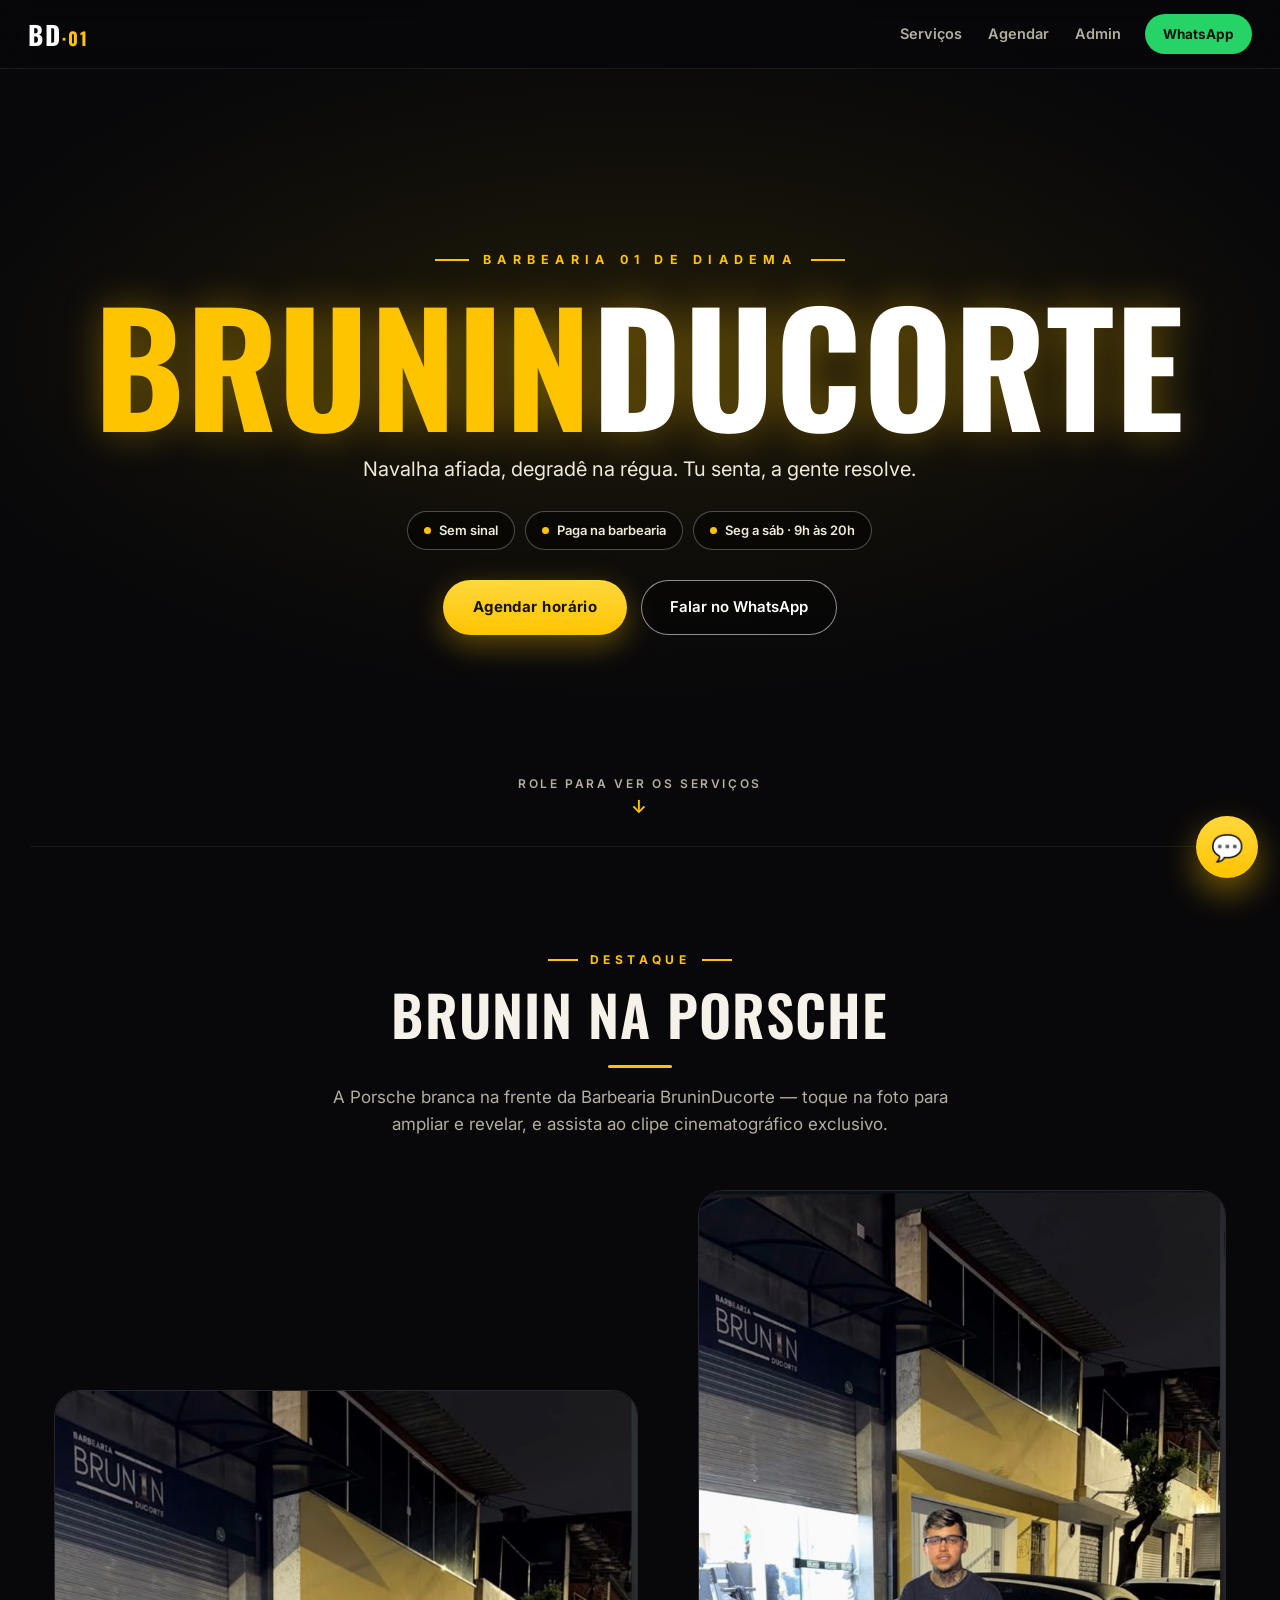
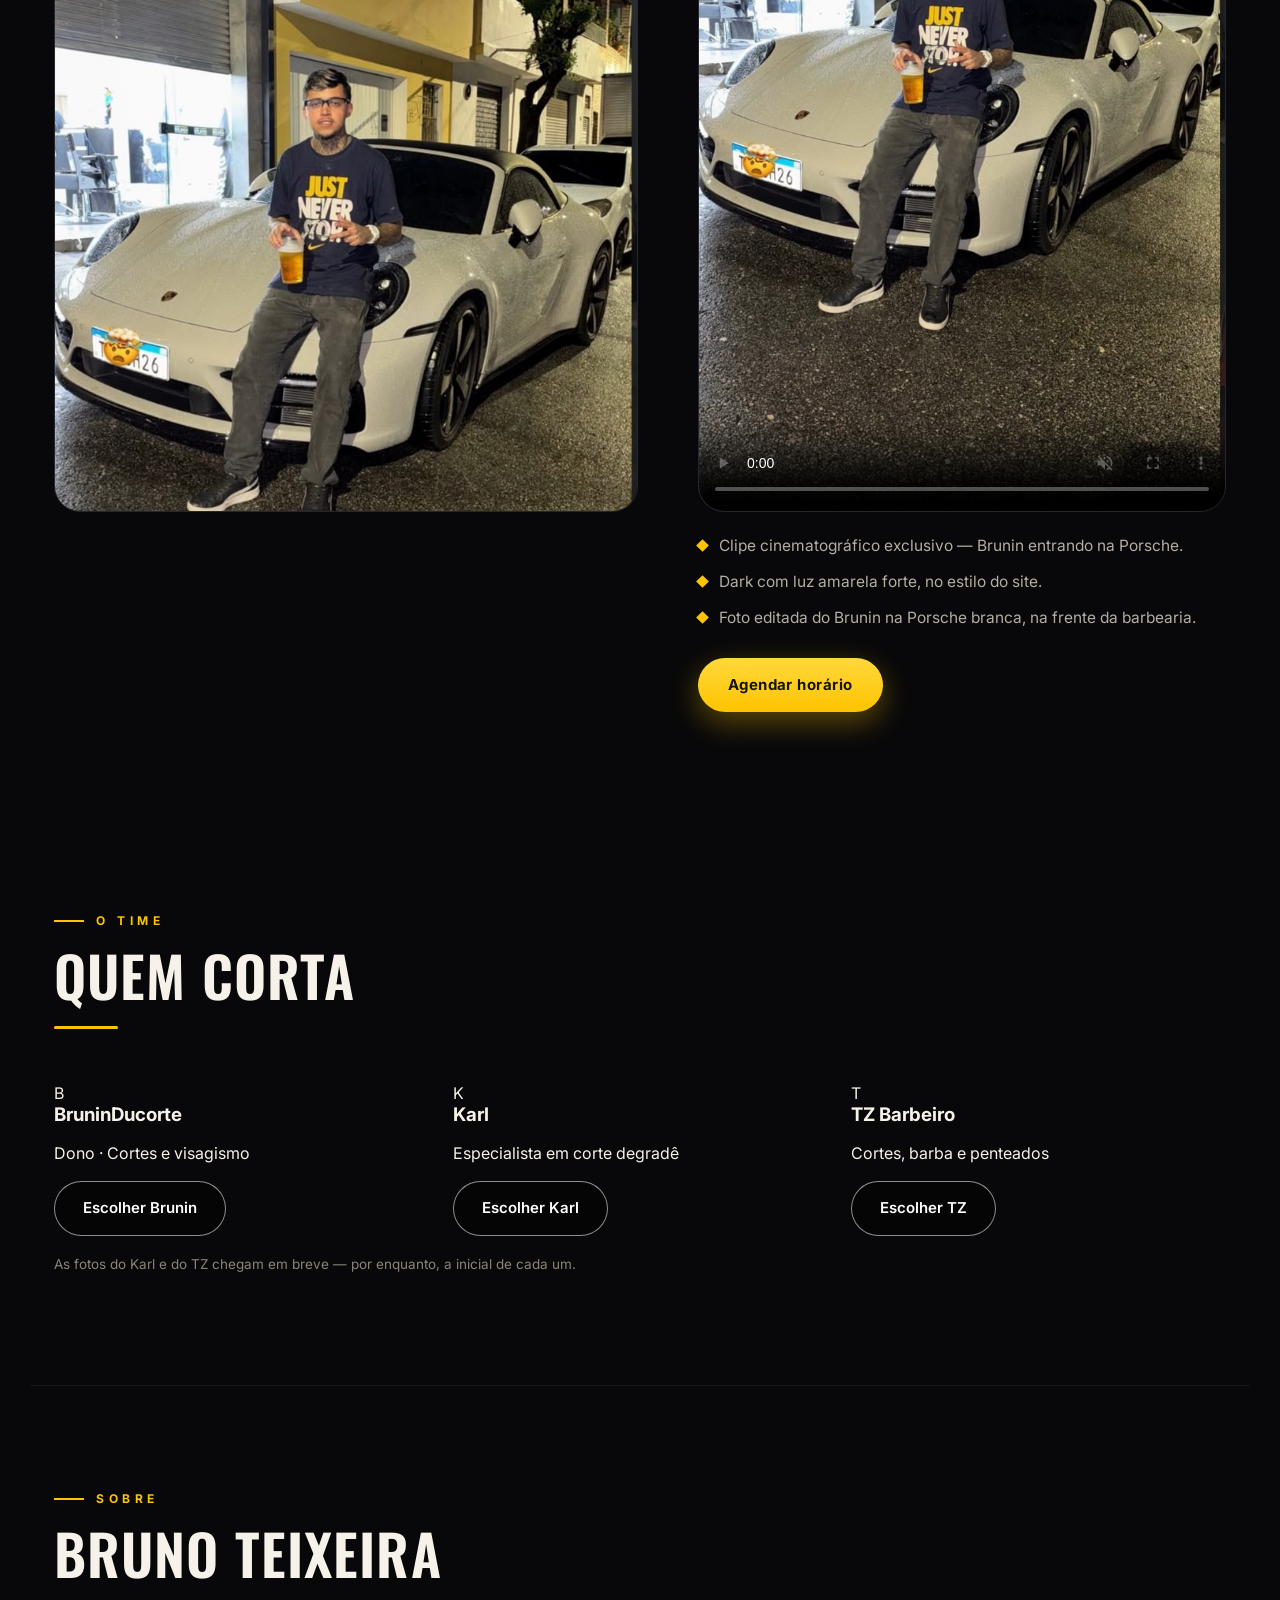
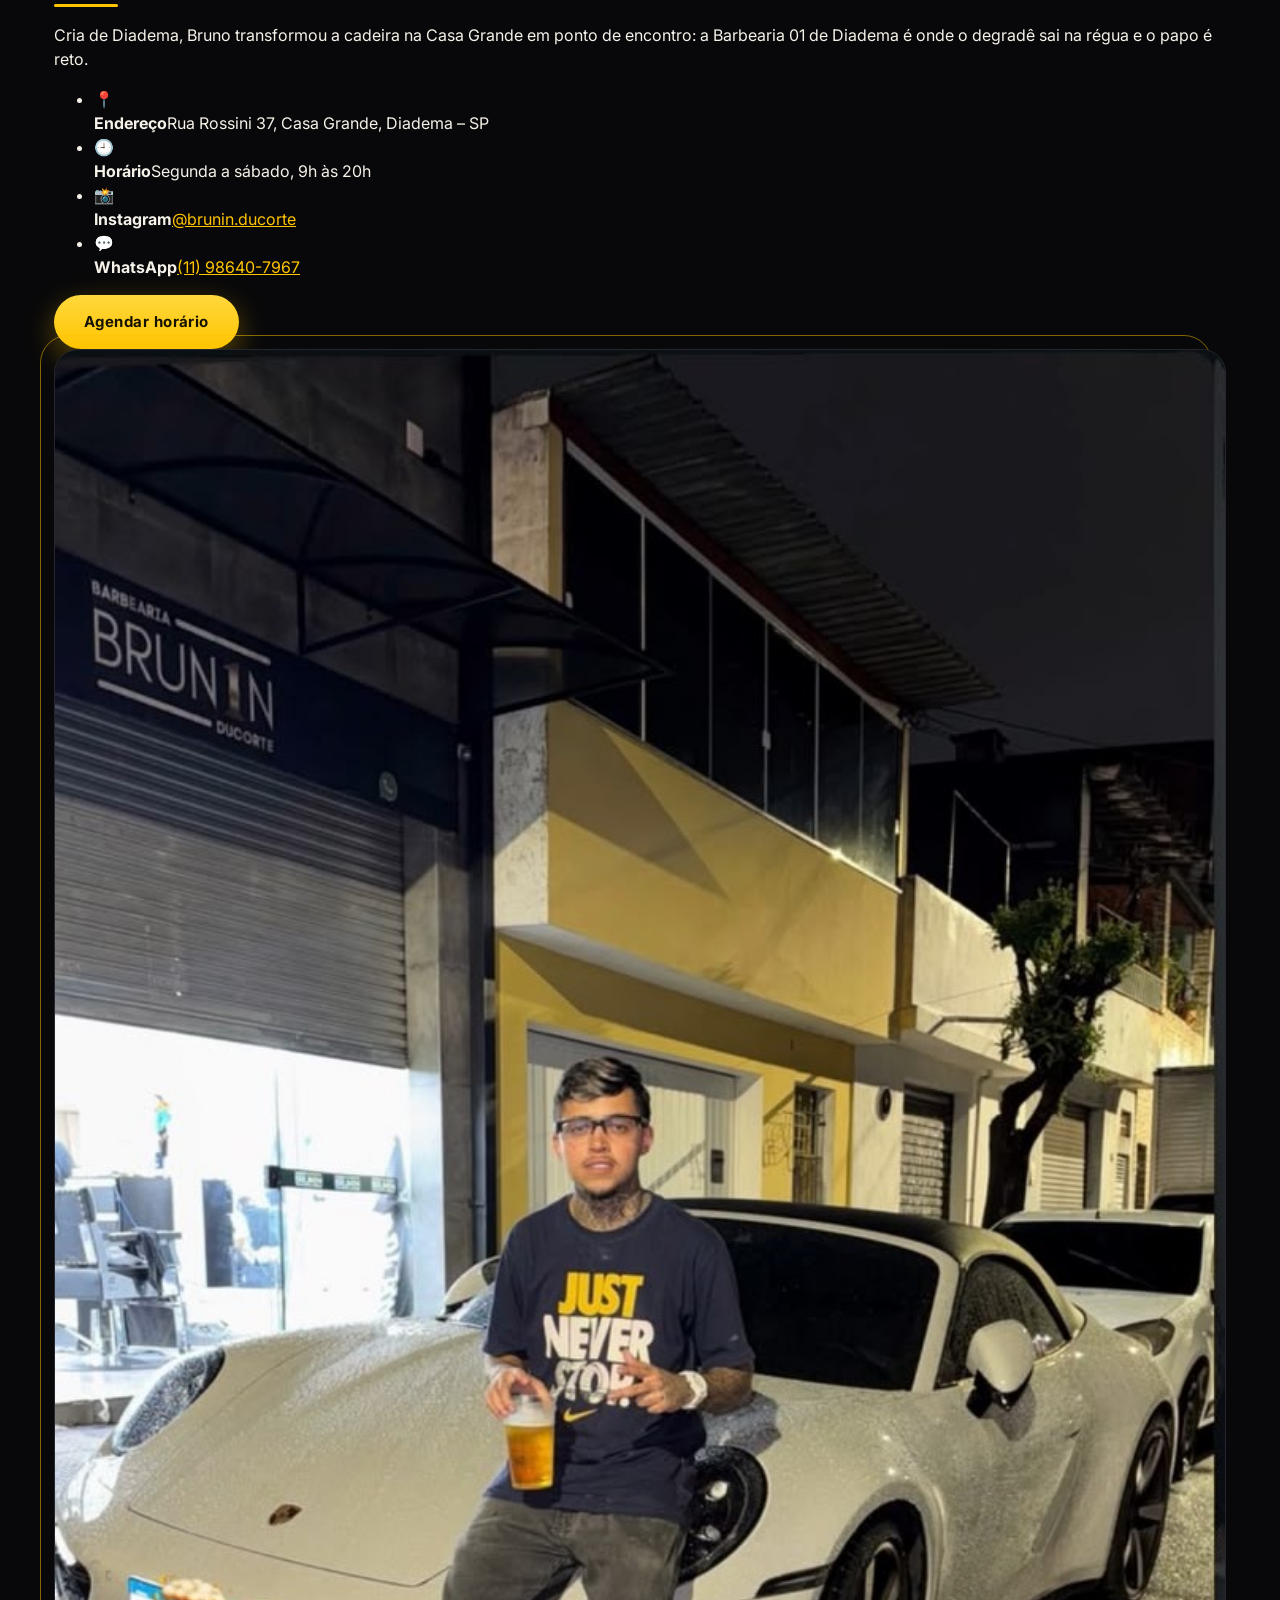
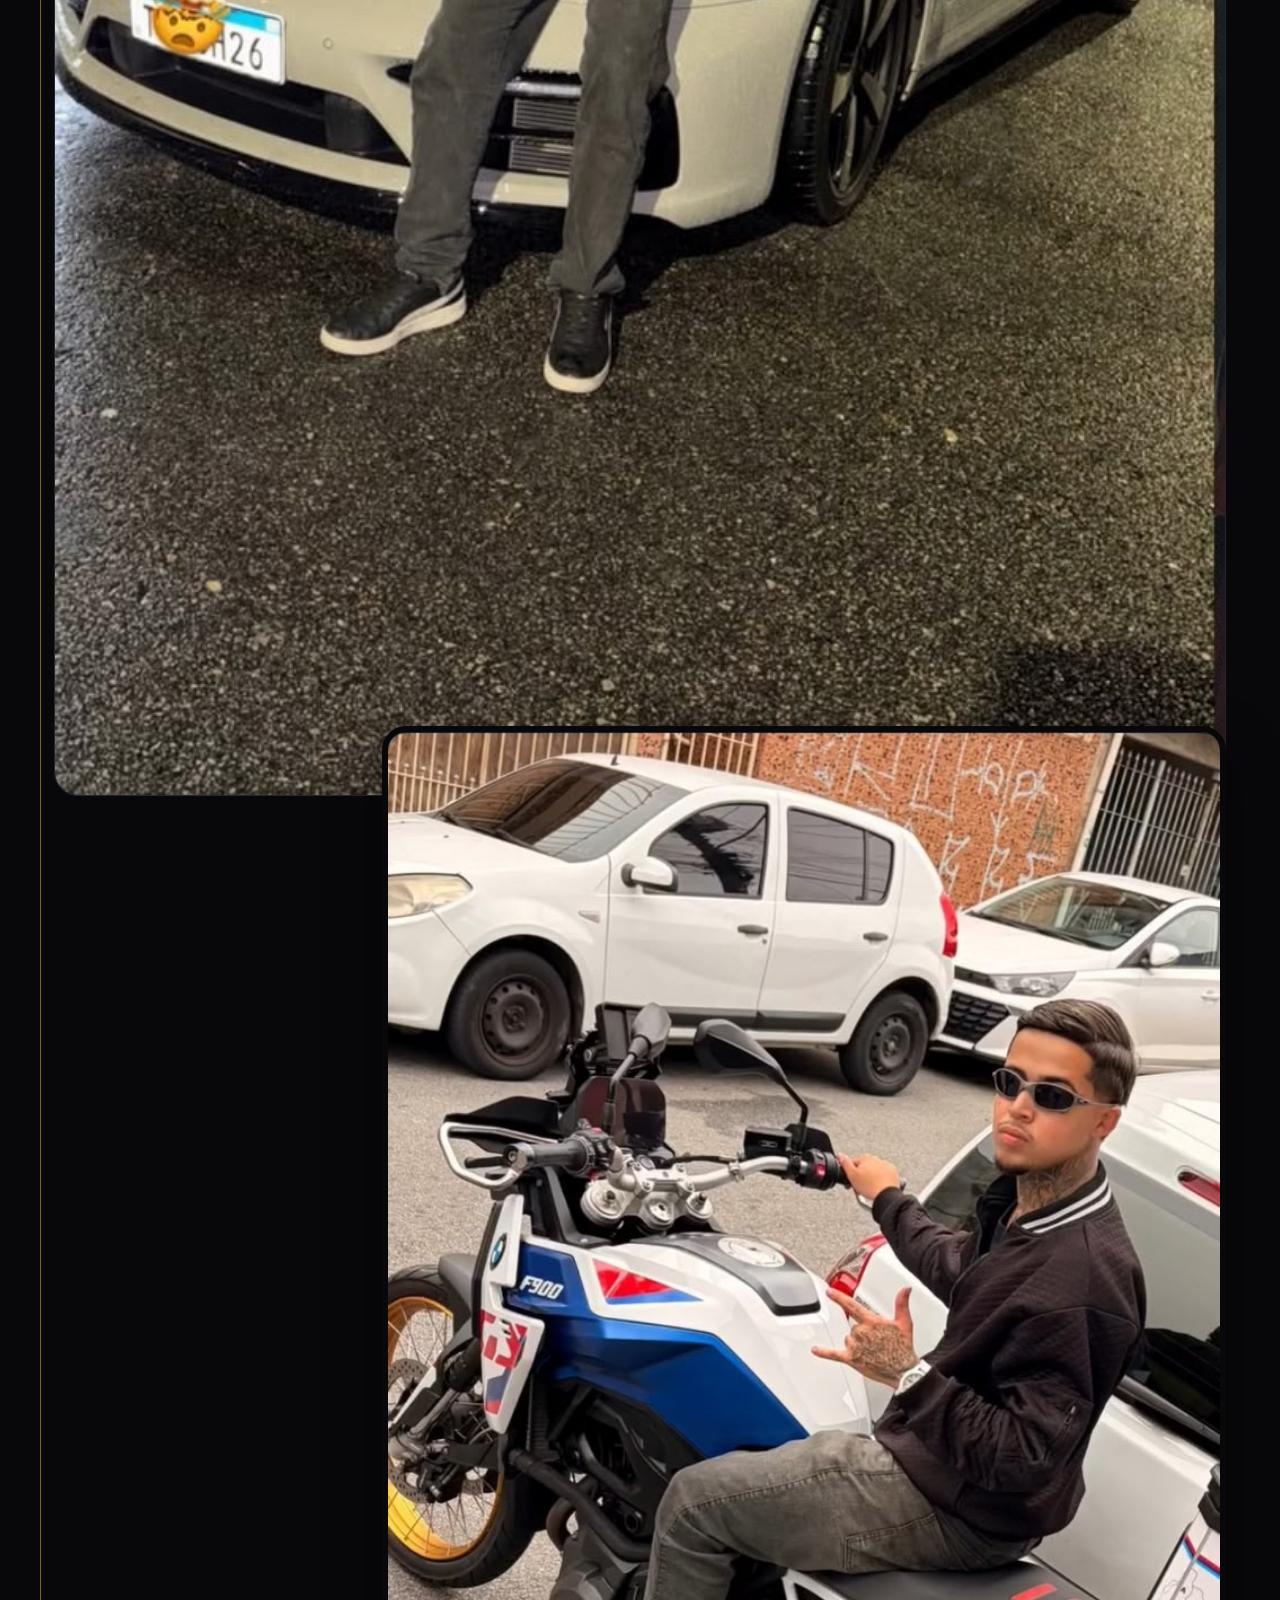
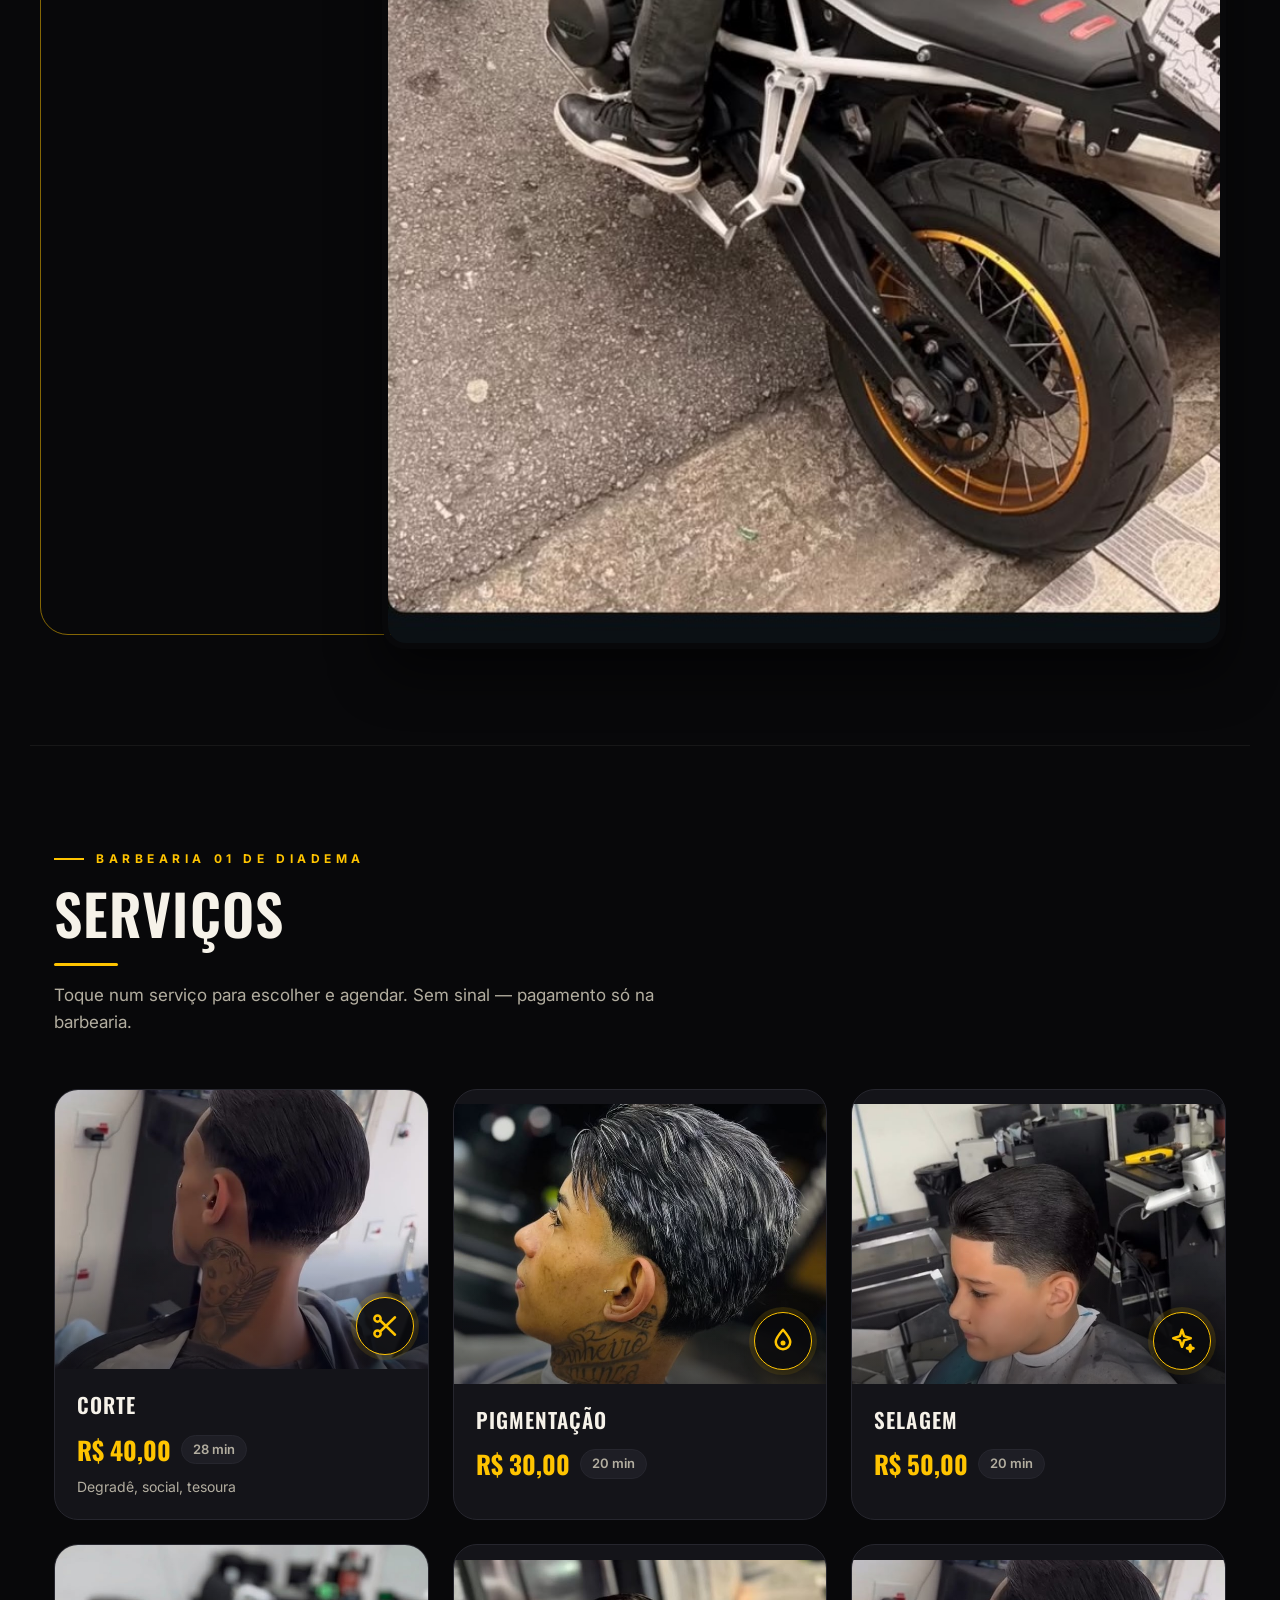
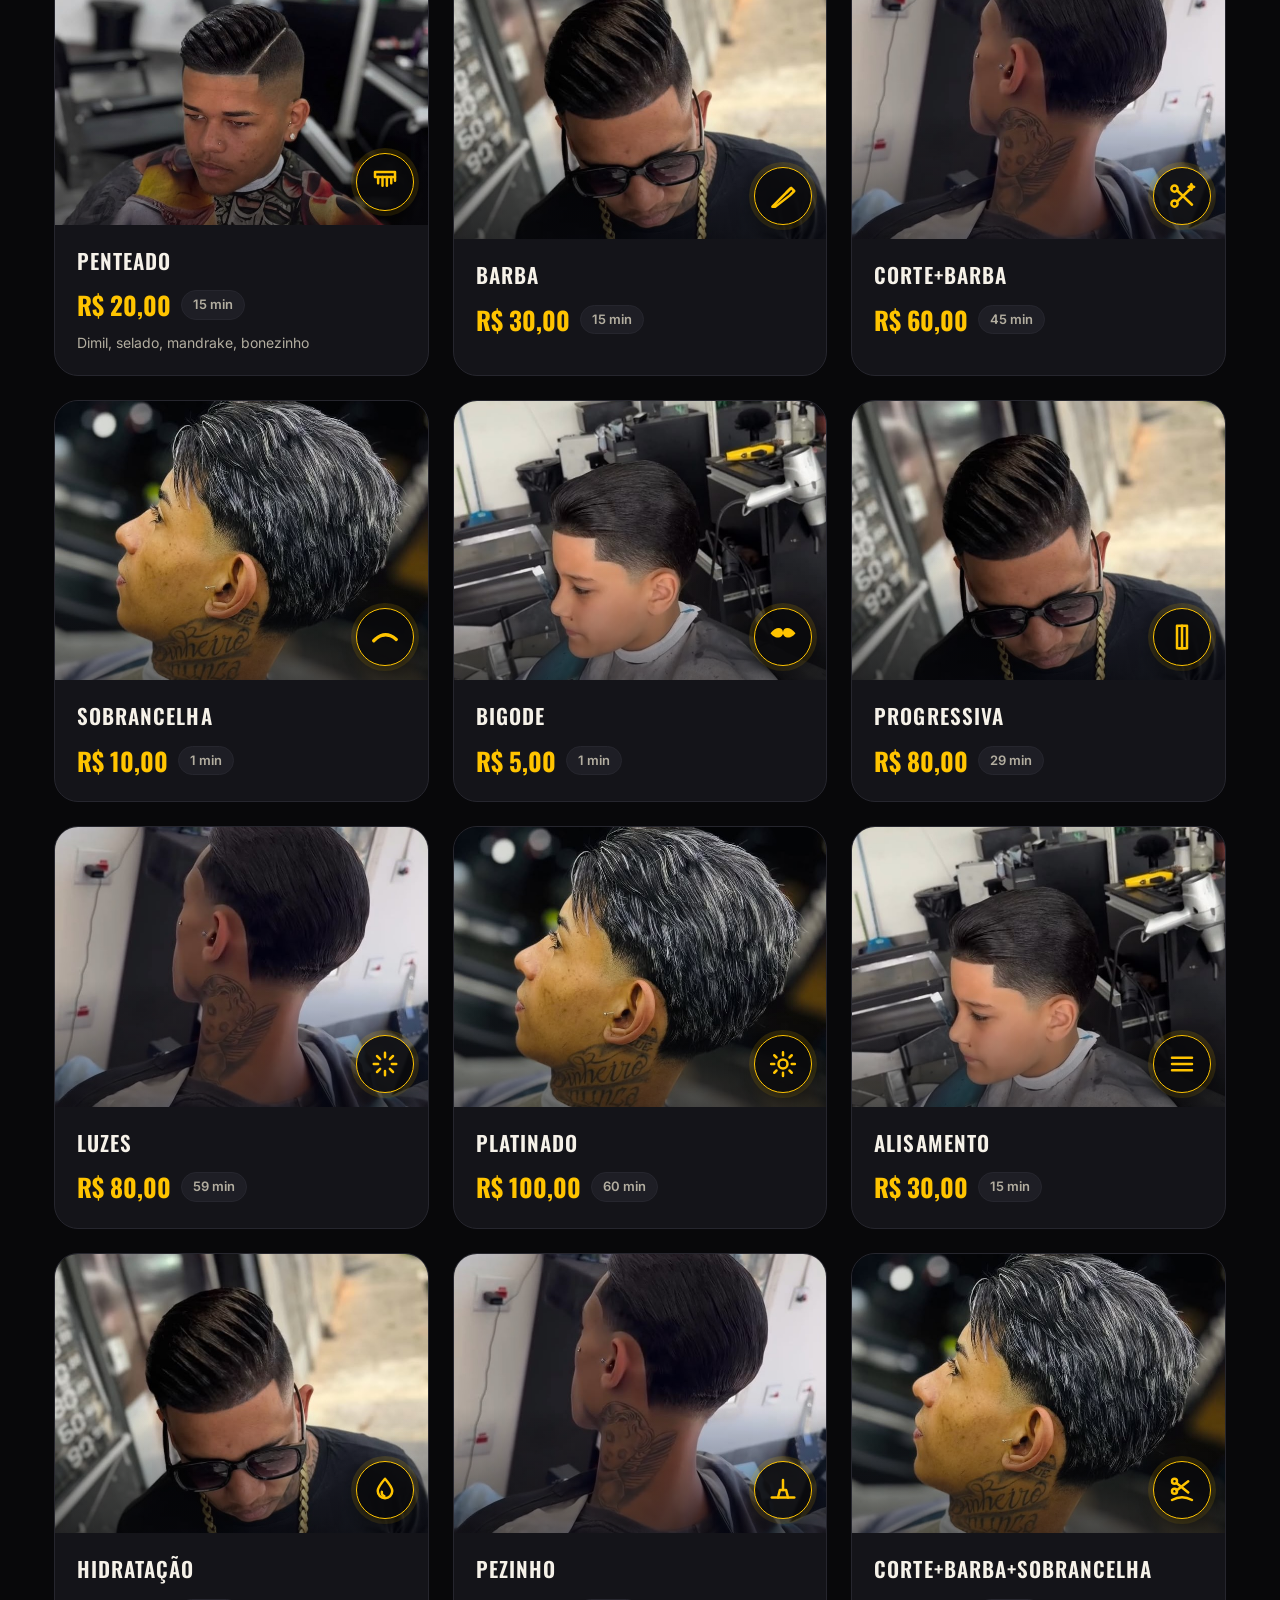
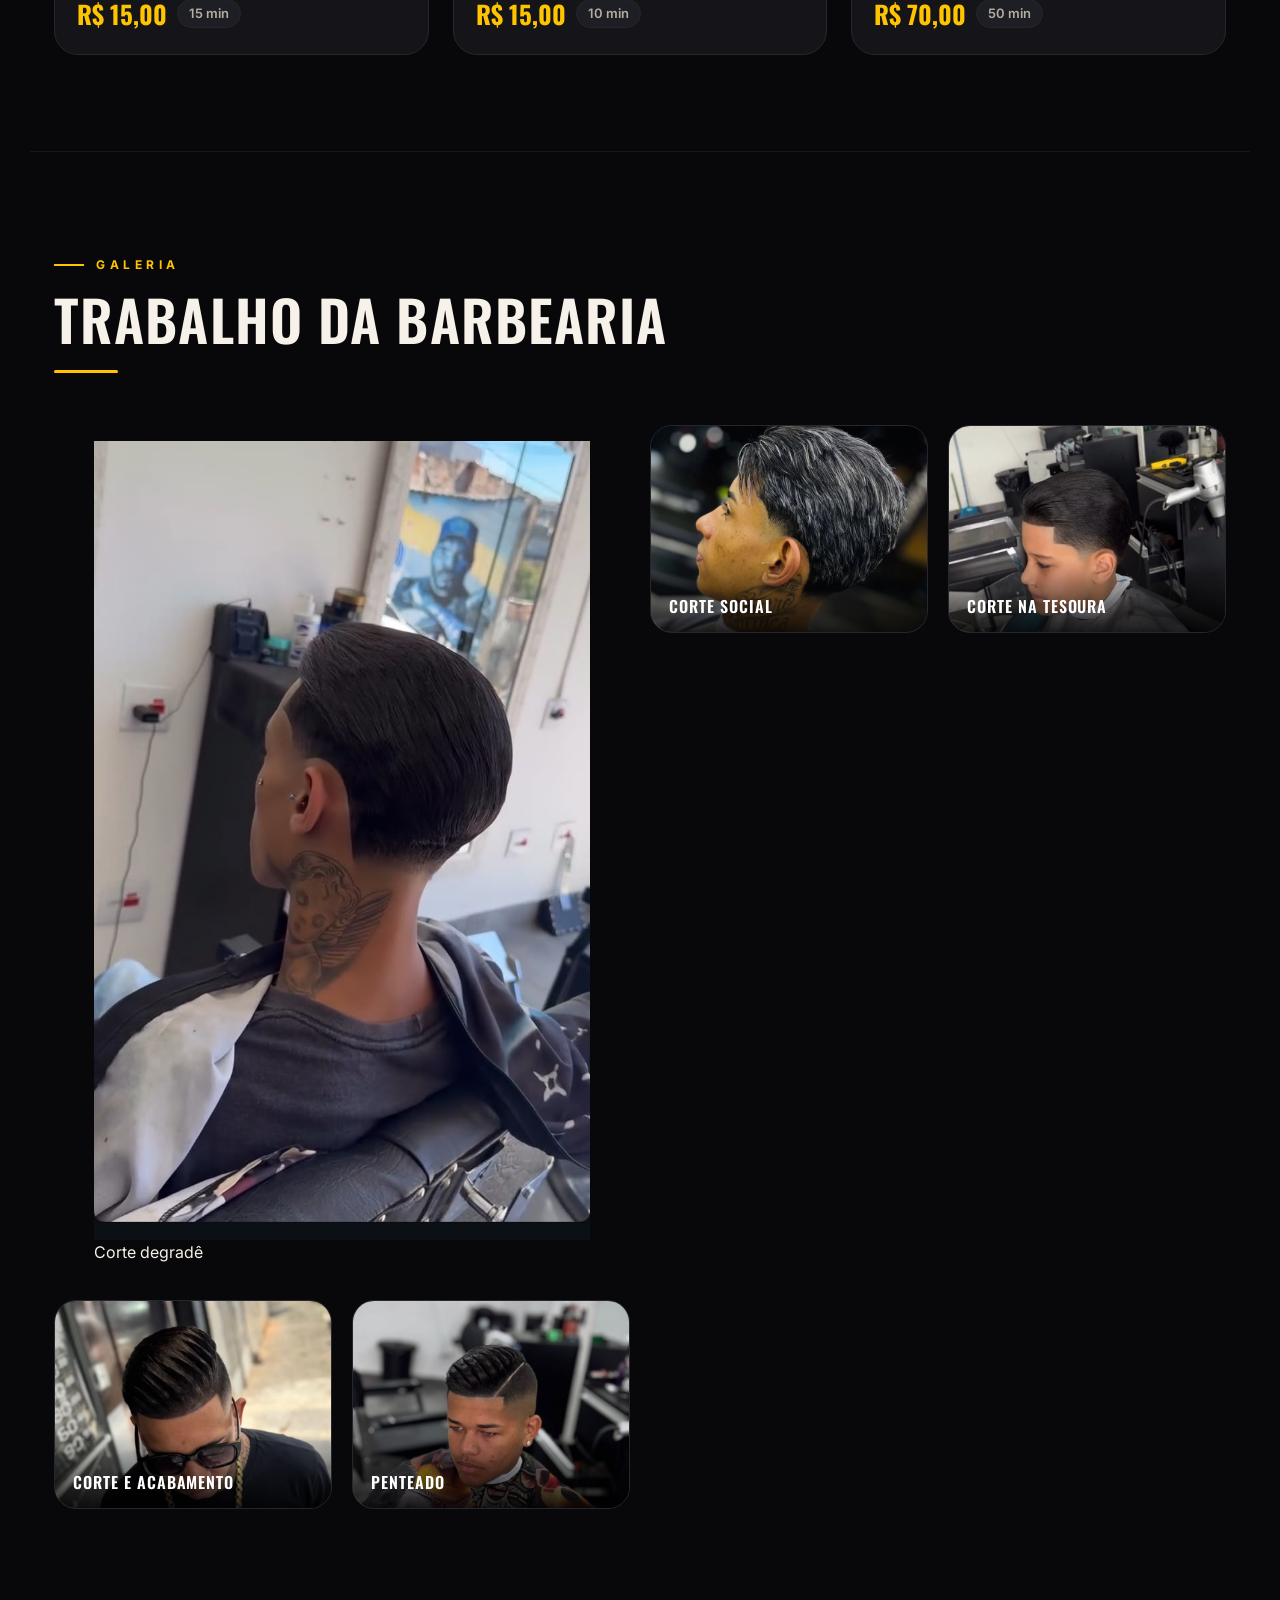
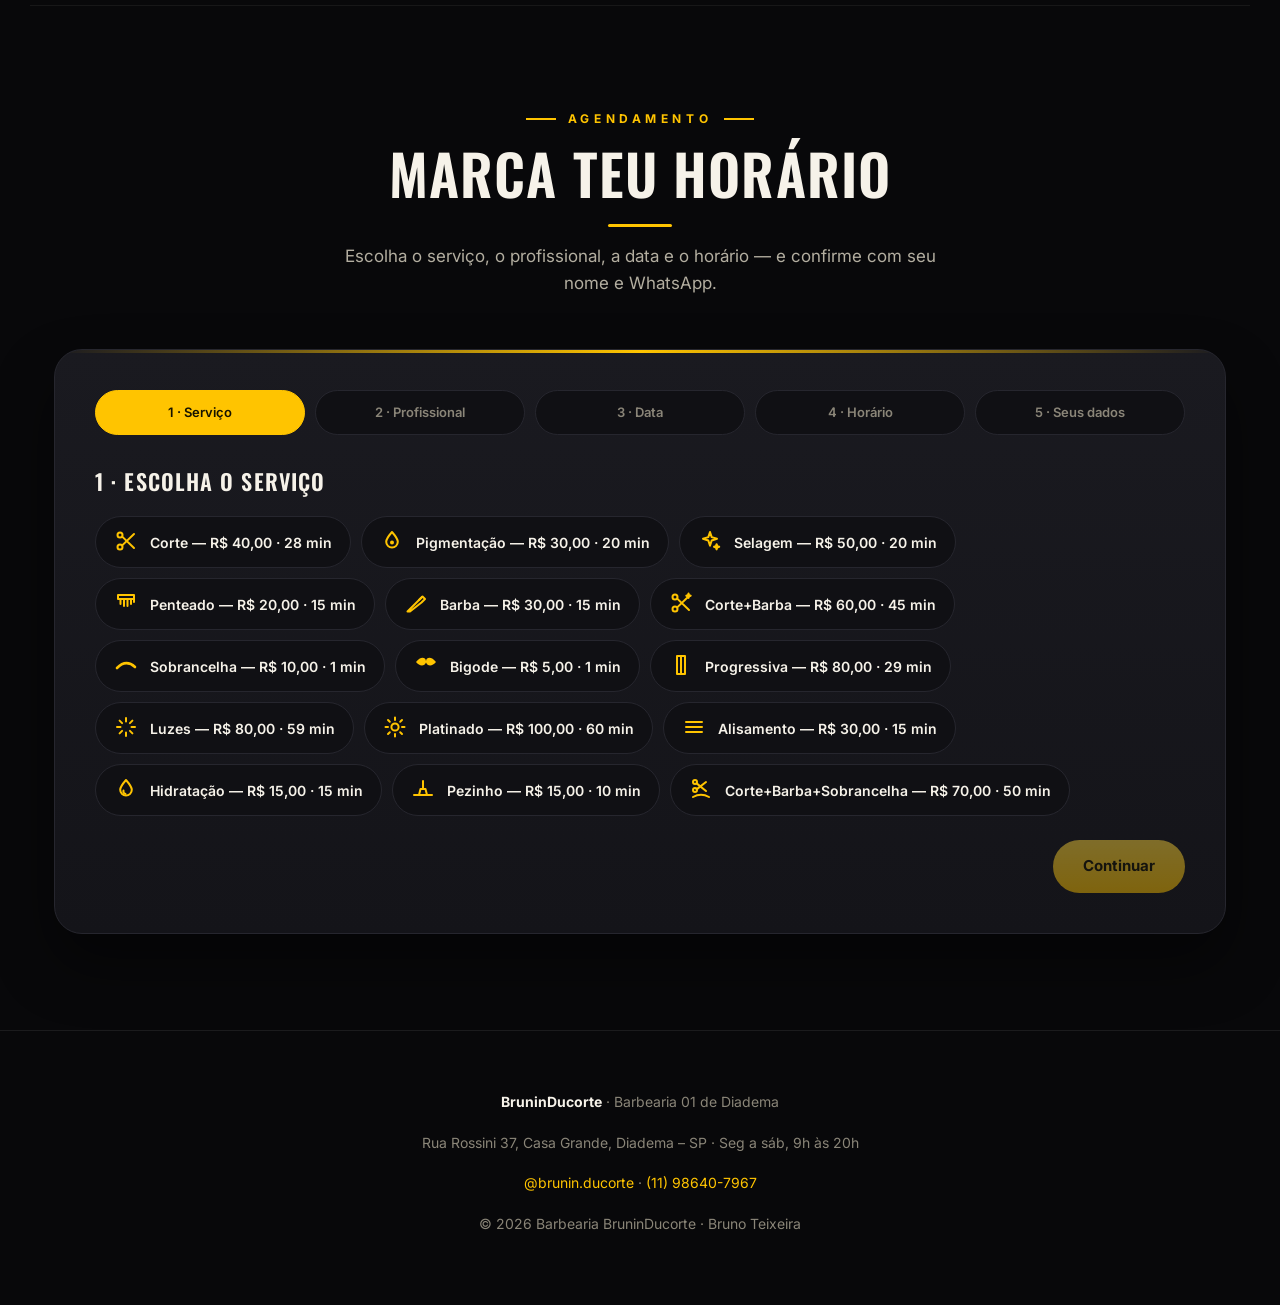
==== commit 7a3fd584: "fix: Porsche video v1 plays once on arrival/tap, not loop/autoplay" ====
--- a/index.html
+++ b/index.html
@@ -21,6 +21,7 @@
     <a class="btn-whats" href="https://wa.me/5511986407967" target="_blank" rel="noopener">WhatsApp</a>
   </header>
 
+
   <main id="topo">
     <!-- Topo cinematográfico -->
     <section class="hero">
@@ -43,6 +44,7 @@
       <a class="hero-rolar" href="#servicos">Role para ver os serviços <span>↓</span></a>
     </section>
 
+
     <!-- Destaque: Brunin na Porsche -->
     <section class="secao secao--centro" id="porsche">
       <p class="kicker">Destaque</p>
@@ -54,7 +56,7 @@
           <figcaption class="porsche-legenda"><strong>Brunin na Porsche</strong><span>Porsche branca na frente da barbearia · toque para ampliar</span></figcaption>
         </figure>
         <div class="porsche-midia">
-          <video class="porsche-video" src="video/media-generation-brunin-porsche-cinematico-0-98f12653-0b76-4106-8330-b837723234cc.mp4" poster="images/bruninho-porsche.jpg" autoplay muted loop playsinline controls></video>
+          <video class="porsche-video" src="video/media-generation-brunin-porsche-cinematico-0-98f12653-0b76-4106-8330-b837723234cc.mp4" poster="images/bruninho-porsche.jpg" preload="metadata" muted playsinline controls></video>
           <ul class="porsche-lista">
             <li>Clipe cinematográfico exclusivo — Brunin entrando na Porsche.</li>
             <li>Dark com luz amarela forte, no estilo do site.</li>
@@ -65,70 +67,71 @@
       </div>
     </section>
 
-    <!-- Profissionais -->
-    <section class="secao secao--centro" id="time">
+
+    <!-- O time -->
+    <section class="secao" id="time">
       <p class="kicker">O time</p>
       <h2>Quem corta</h2>
       <div class="time-grade">
-        <article class="card-prof">
-          <div class="avatar">B</div>
+        <article class="time-card">
+          <span class="time-foto">B</span>
           <h3>BruninDucorte</h3>
           <p>Dono · Cortes e visagismo</p>
-          <button class="btn-escuro" data-escolher-prof="brunin">Escolher Brunin</button>
+          <button class="btn-outline" data-escolher-prof="brunin">Escolher Brunin</button>
         </article>
-        <article class="card-prof">
-          <div class="avatar">K</div>
+        <article class="time-card">
+          <span class="time-foto">K</span>
           <h3>Karl</h3>
           <p>Especialista em corte degradê</p>
-          <button class="btn-escuro" data-escolher-prof="karl">Escolher Karl</button>
+          <button class="btn-outline" data-escolher-prof="karl">Escolher Karl</button>
         </article>
-        <article class="card-prof">
-          <div class="avatar">T</div>
+        <article class="time-card">
+          <span class="time-foto">T</span>
           <h3>TZ Barbeiro</h3>
           <p>Cortes, barba e penteados</p>
-          <button class="btn-escuro" data-escolher-prof="tz">Escolher TZ</button>
+          <button class="btn-outline" data-escolher-prof="tz">Escolher TZ</button>
         </article>
       </div>
       <p class="nota">As fotos do Karl e do TZ chegam em breve — por enquanto, a inicial de cada um.</p>
     </section>
 
+
     <!-- Sobre -->
-    <section class="secao" id="sobre">
-      <div class="sobre-grade">
-        <div class="sobre-texto">
-          <p class="kicker">Sobre</p>
-          <h2>Bruno Teixeira</h2>
-          <p class="sobre-destaque">Cria de Diadema, Bruno transformou a cadeira na Casa Grande em ponto de encontro: a Barbearia 01 de Diadema é onde o degradê sai na régua e o papo é reto.</p>
-          <ul class="sobre-info">
-            <li><span class="sobre-icone">📍</span><div><strong>Endereço</strong><span>Rua Rossini 37, Casa Grande, Diadema – SP</span></div></li>
-            <li><span class="sobre-icone">🕘</span><div><strong>Horário</strong><span>Segunda a sábado, 9h às 20h</span></div></li>
-            <li><span class="sobre-icone">📸</span><div><strong>Instagram</strong><a href="https://instagram.com/brunin.ducorte" target="_blank" rel="noopener">@brunin.ducorte</a></div></li>
-            <li><span class="sobre-icone">💬</span><div><strong>WhatsApp</strong><a href="https://wa.me/5511986407967" target="_blank" rel="noopener">(11) 98640-7967</a></div></li>
-          </ul>
-          <a class="btn-amarelo" href="#agendar">Agendar horário</a>
-        </div>
-        <div class="sobre-fotos">
-          <img src="images/bruninho-barbearia.jpg" alt="Bruno em frente à Barbearia BruninDucorte" />
-          <img src="images/bruninho.jpg" alt="Bruno Teixeira, dono da barbearia" />
-          <span class="sobre-selo">Barbearia 01 de Diadema</span>
-        </div>
-      </div>
-    </section>
+    <section class="secao secao--sobre" id="sobre">
+      <div class="sobre-texto">
+        <p class="kicker">Sobre</p>
+        <h2>Bruno Teixeira</h2>
+        <p>Cria de Diadema, Bruno transformou a cadeira na Casa Grande em ponto de encontro: a Barbearia 01 de Diadema é onde o degradê sai na régua e o papo é reto.</p>
+        <ul class="sobre-lista">
+          <li><span>📍</span><div><strong>Endereço</strong>Rua Rossini 37, Casa Grande, Diadema – SP</div></li>
+          <li><span>🕘</span><div><strong>Horário</strong>Segunda a sábado, 9h às 20h</div></li>
+          <li><span>📸</span><div><strong>Instagram</strong><a href="https://instagram.com/brunin.ducorte" target="_blank" rel="noopener">@brunin.ducorte</a></div></li>
+          <li><span>💬</span><div><strong>WhatsApp</strong><a href="https://wa.me/5511986407967" target="_blank" rel="noopener">(11) 98640-7967</a></div></li>
+        </ul>
+        <a class="btn-amarelo" href="#agendar">Agendar horário</a>
+      </div>
+      <div class="sobre-fotos">
+        <img src="images/bruninho-barbearia.jpg" alt="Bruno em frente à Barbearia BruninDucorte" />
+        <img src="images/bruninho.jpg" alt="Bruno Teixeira, dono da barbearia" />
+      </div>
+    </section>
+
 
     <!-- Serviços -->
-    <section class="secao secao--centro" id="servicos">
-      <p class="kicker">Cardápio</p>
+    <section class="secao" id="servicos">
+      <p class="kicker">Barbearia 01 de Diadema</p>
       <h2>Serviços</h2>
       <p class="sub">Toque num serviço para escolher e agendar. Sem sinal — pagamento só na barbearia.</p>
       <div class="servicos-grade" id="servicos-grade"></div>
     </section>
 
+
     <!-- Galeria -->
-    <section class="secao secao--centro" id="galeria">
+    <section class="secao" id="galeria">
       <p class="kicker">Galeria</p>
       <h2>Trabalho da barbearia</h2>
       <div class="galeria-grade">
-        <figure class="galeria-item galeria-destaque">
+        <figure class="galeria-destaque">
           <img src="images/corte-1.jpg" alt="Corte degradê" />
           <figcaption>Corte degradê</figcaption>
         </figure>
@@ -150,6 +153,7 @@
         </figure>
       </div>
     </section>
+
 
     <!-- Agendamento -->
     <section class="secao secao--centro" id="agendar">
--- a/styles.css
+++ b/styles.css
@@ -868,7 +868,7 @@
 .ponto-brunin { background: #6d6d78; }
 
 /* ---------- Seção Porsche (foto + vídeo) ---------- */
-.porsche-grade { display: grid; grid-template-columns: 1.05fr .95fr; gap: 60px; align-items: center; }
+.porsche-grade { display: grid; grid-template-columns: 1.05fr .95fr; gap: 60px; align-items: center; margin-top: 52px; }
 .porsche-foto {
   position: relative;
   display: block;
@@ -879,8 +879,9 @@
   overflow: hidden;
   background: #000;
   cursor: pointer;
-}
-.porsche-foto img { width: 100%; aspect-ratio: 4 / 3; object-fit: cover; transition: transform .8s ease, filter .8s ease; }
+  margin: 0;
+}
+.porsche-foto img { width: 100%; aspect-ratio: 9 / 16; max-height: 720px; object-fit: cover; object-position: center 25%; transition: transform .8s ease, filter .8s ease; }
 .porsche-foto:hover img, .porsche-foto.ativo img { transform: scale(1.08); filter: brightness(1.1) saturate(1.12); }
 .porsche-foto::after {
   content: "";
@@ -901,12 +902,12 @@
   border-radius: 16px;
   padding: 14px 16px;
   color: var(--texto);
+  text-align: left;
   -webkit-backdrop-filter: blur(6px);
   backdrop-filter: blur(6px);
   transform: translateY(8px);
   opacity: 0;
   transition: opacity .5s ease, transform .5s ease;
-  text-align: left;
 }
 .porsche-foto:hover .porsche-legenda, .porsche-foto.ativo .porsche-legenda { opacity: 1; transform: none; }
 .porsche-legenda strong {
@@ -920,6 +921,7 @@
 }
 .porsche-legenda span { font-size: 13.5px; color: var(--texto-suave); }
 .porsche-video { width: 100%; border-radius: 26px; border: 1px solid var(--borda); display: block; background: #000; }
+.porsche-midia { text-align: left; }
 .porsche-lista { list-style: none; margin: 22px 0 28px; padding: 0; display: grid; gap: 12px; }
 .porsche-lista li { display: flex; gap: 12px; align-items: flex-start; color: var(--texto-suave); font-size: 15.5px; line-height: 1.55; }
 .porsche-lista li::before { content: ""; flex: 0 0 auto; width: 9px; height: 9px; margin-top: 7px; background: var(--amarelo); transform: rotate(45deg); }
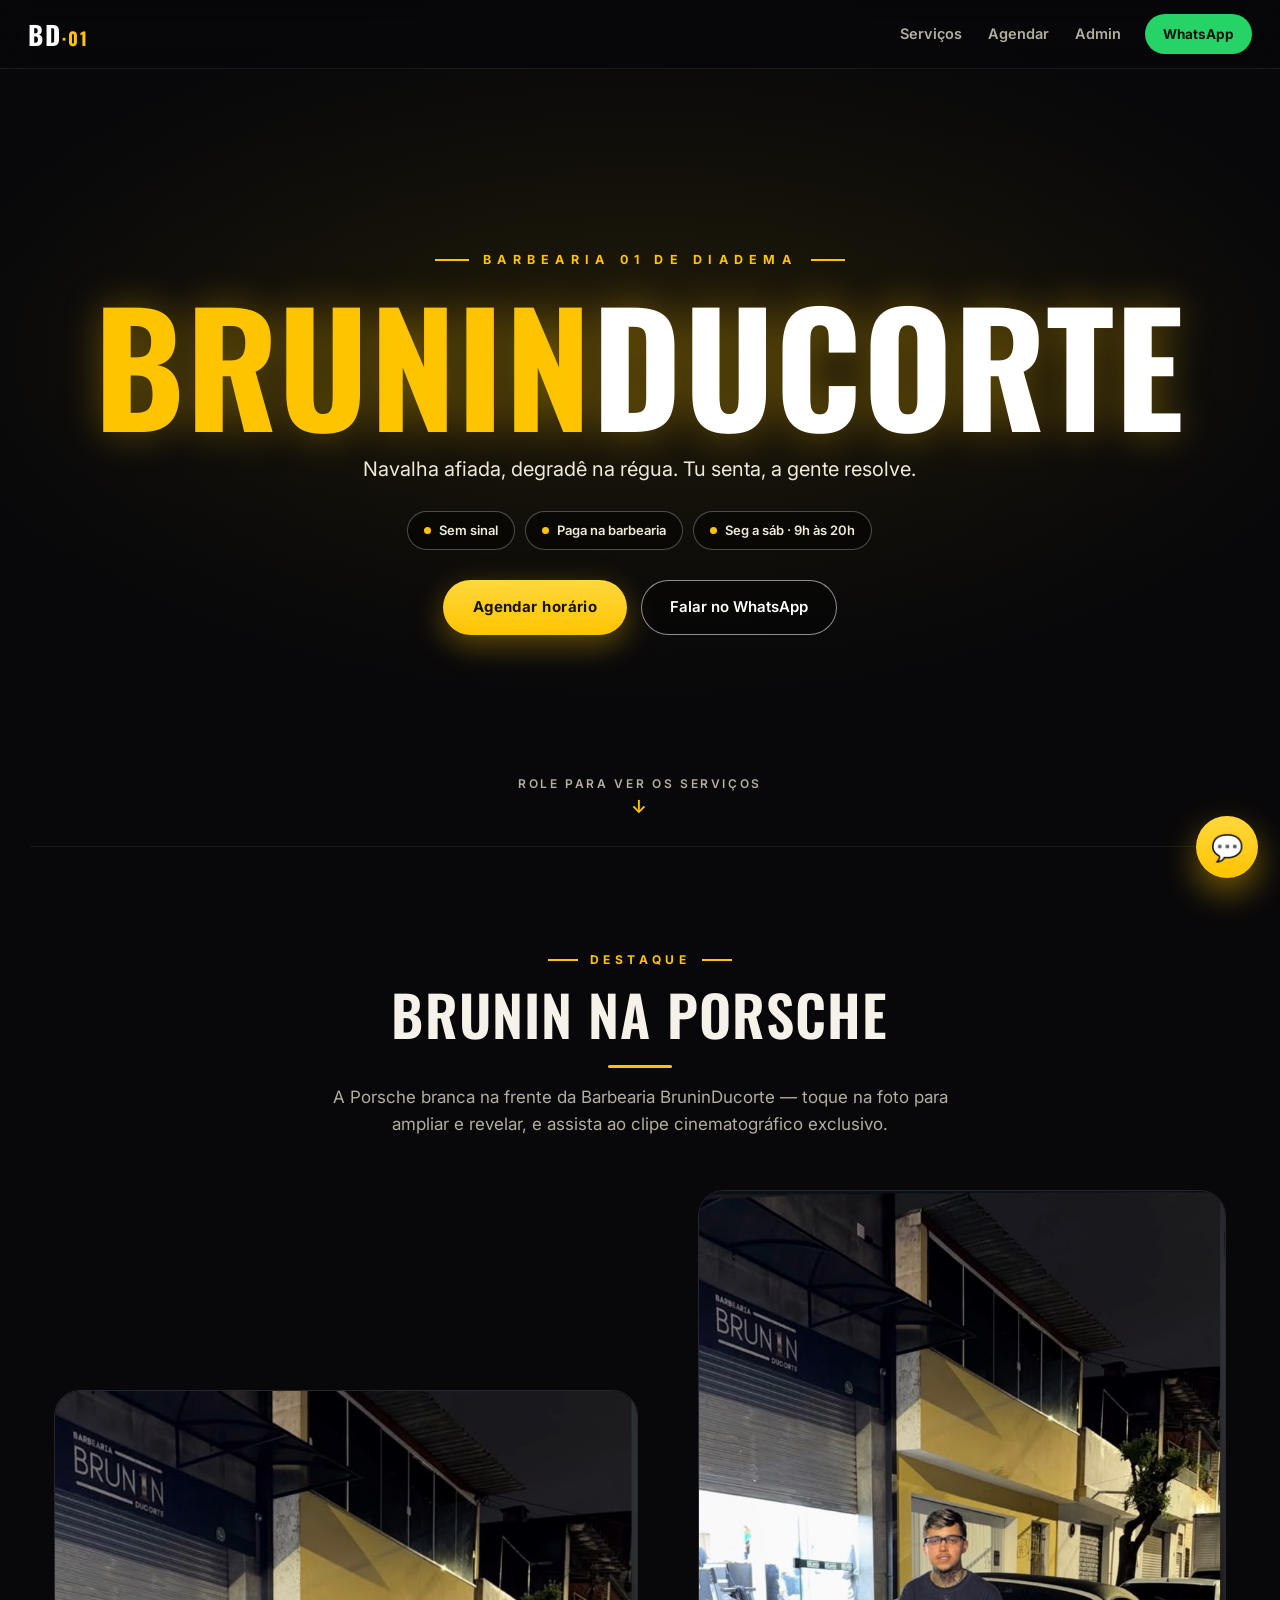
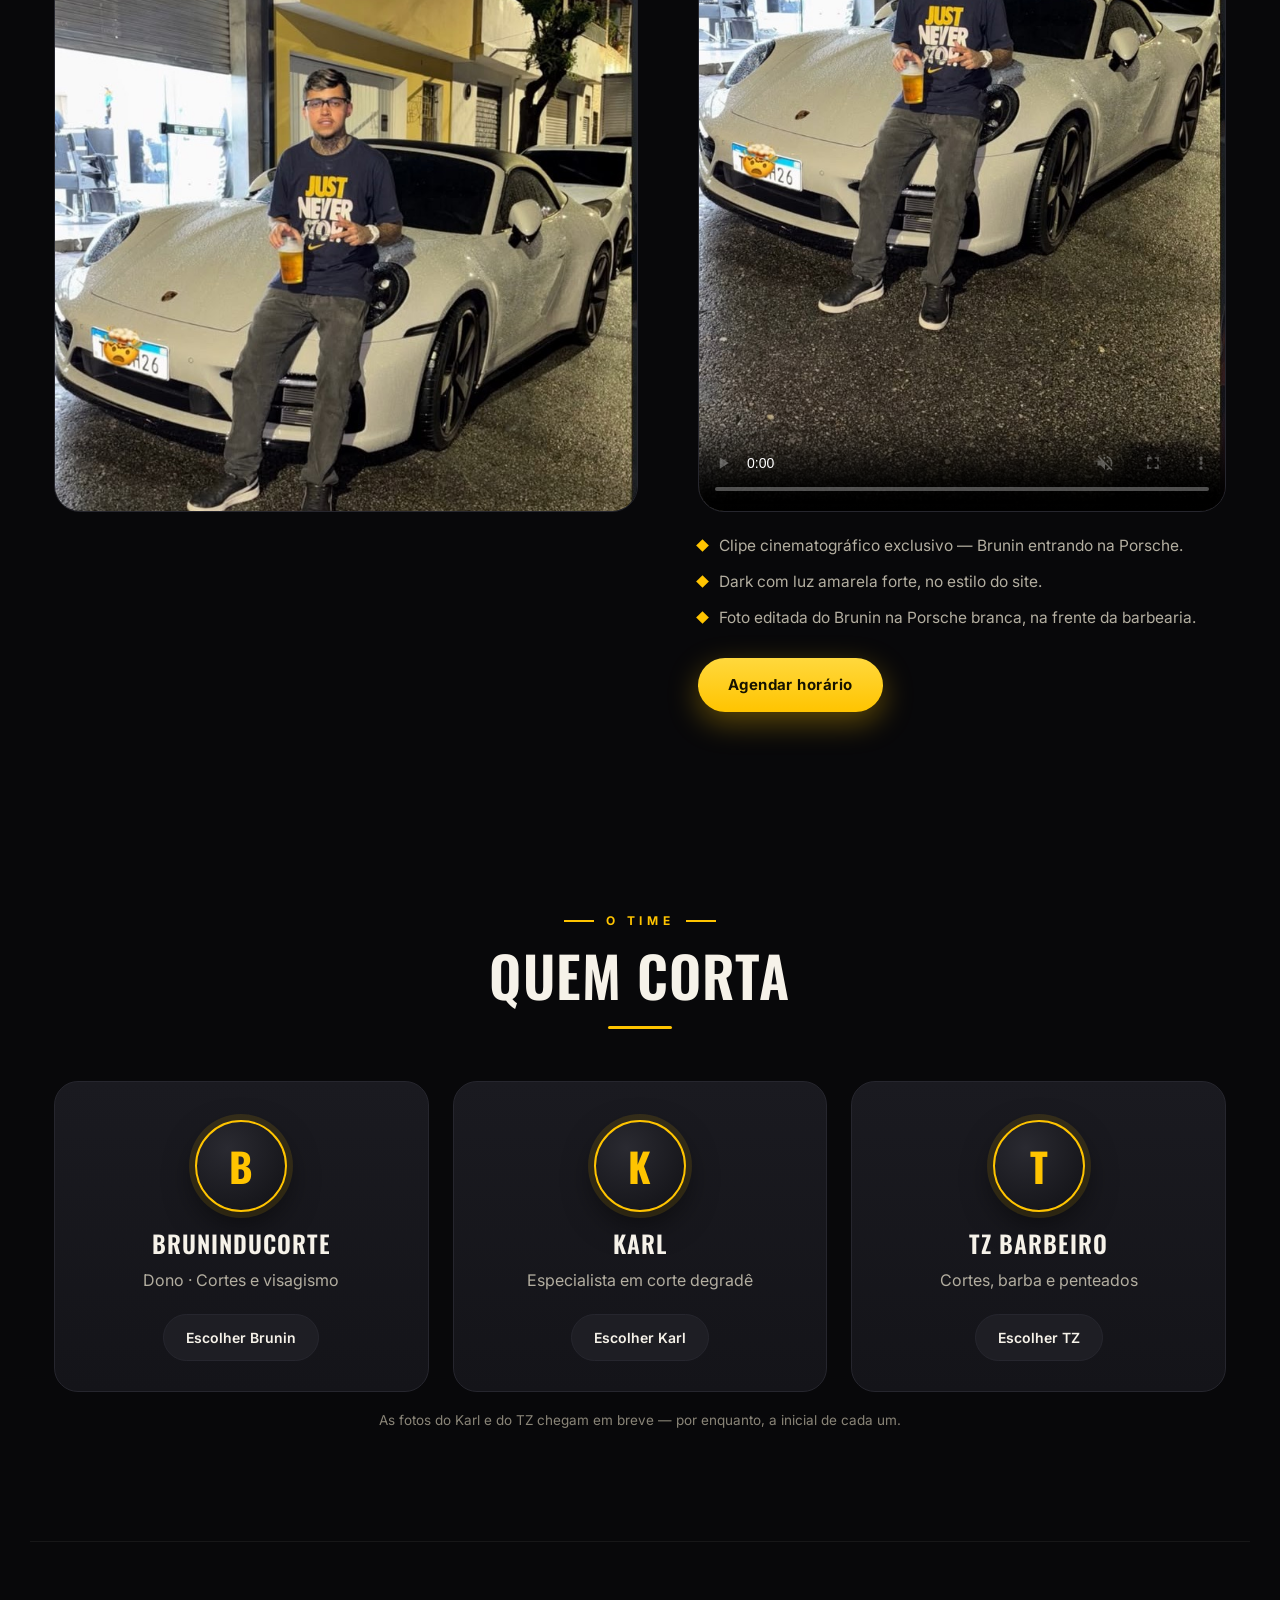
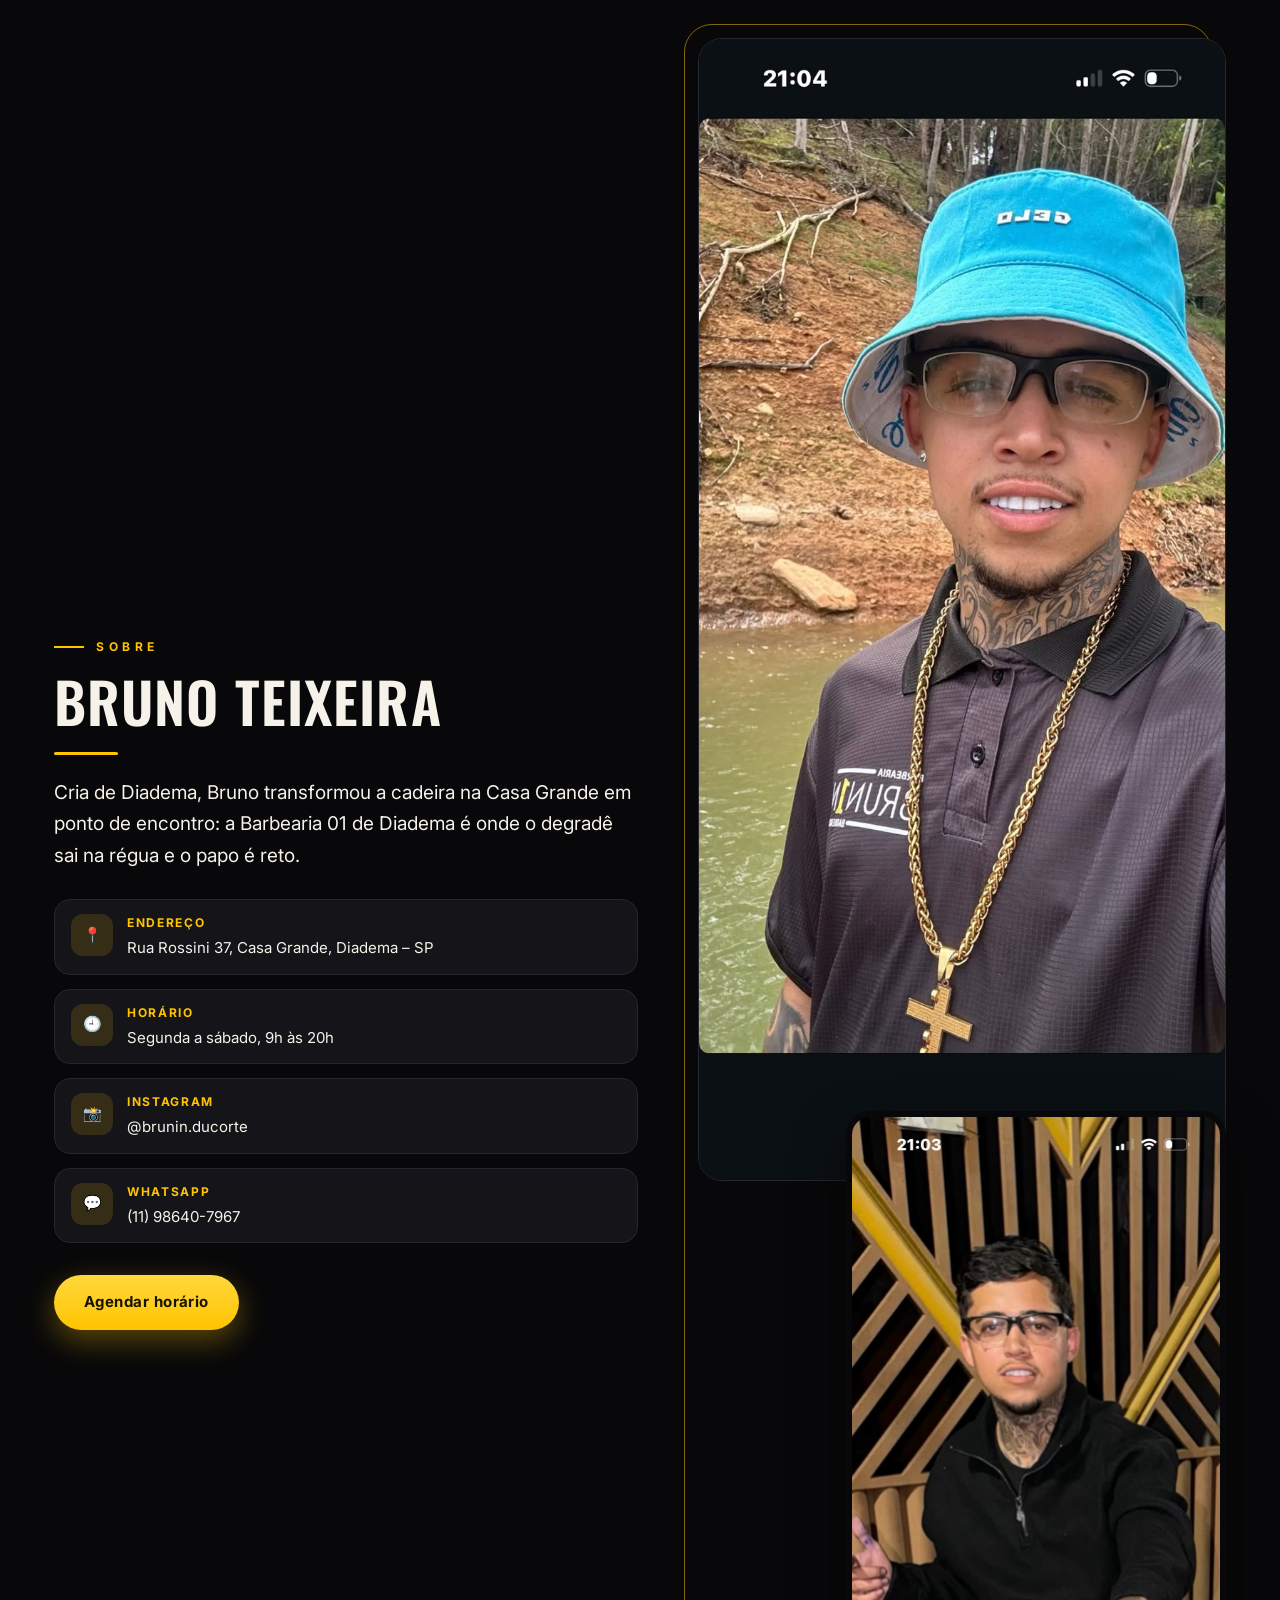
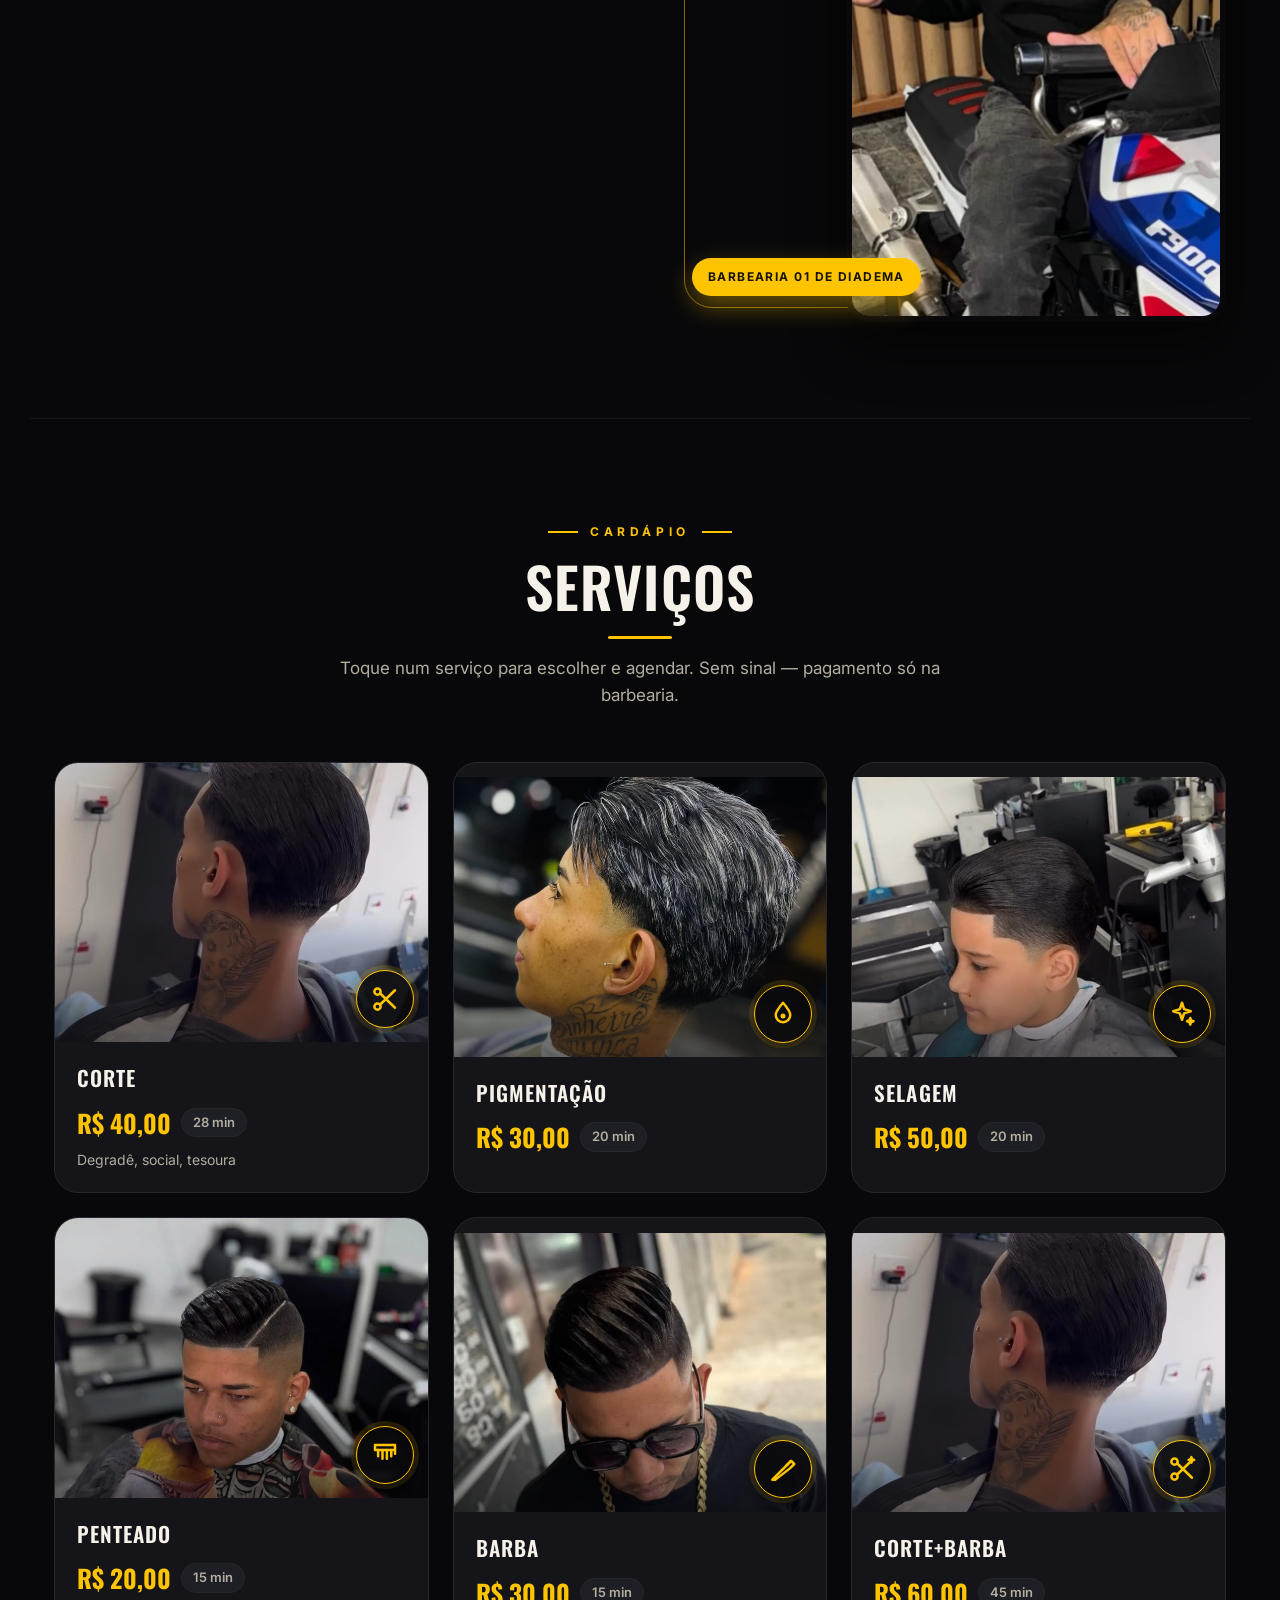
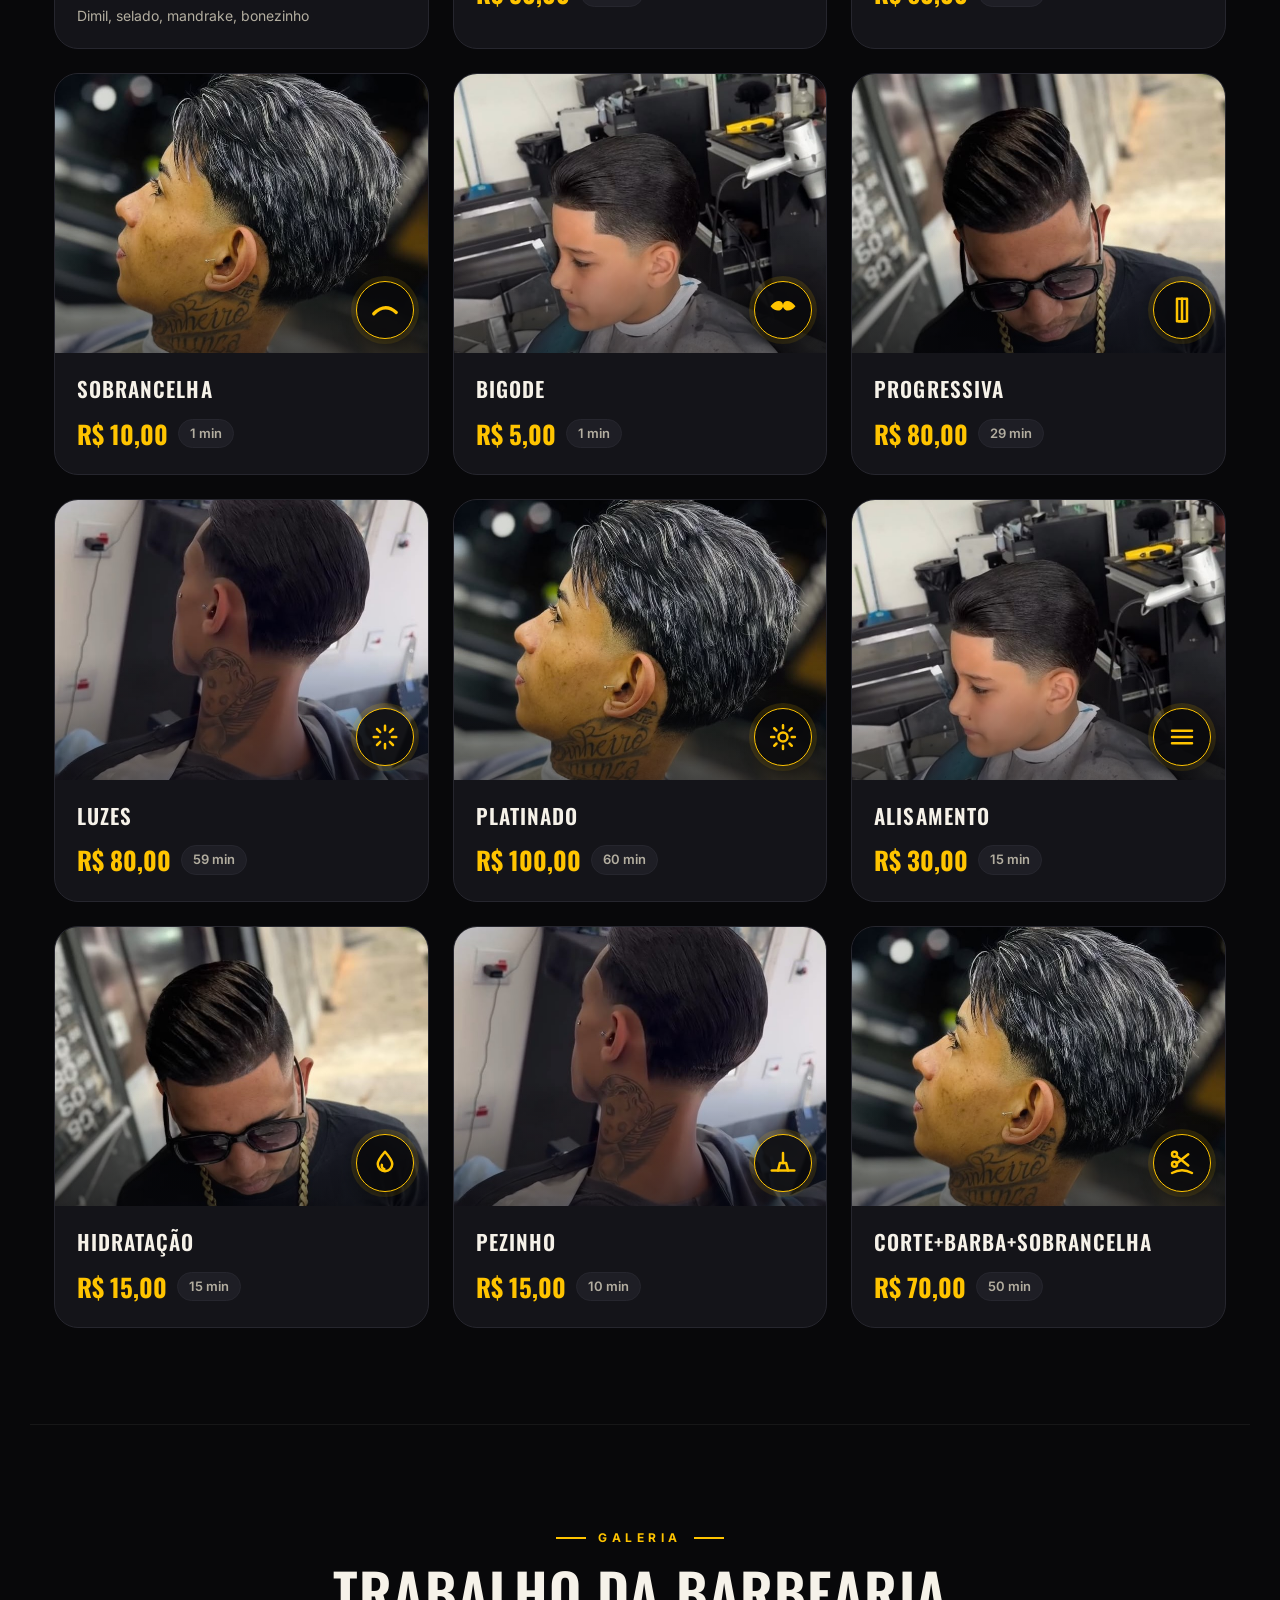
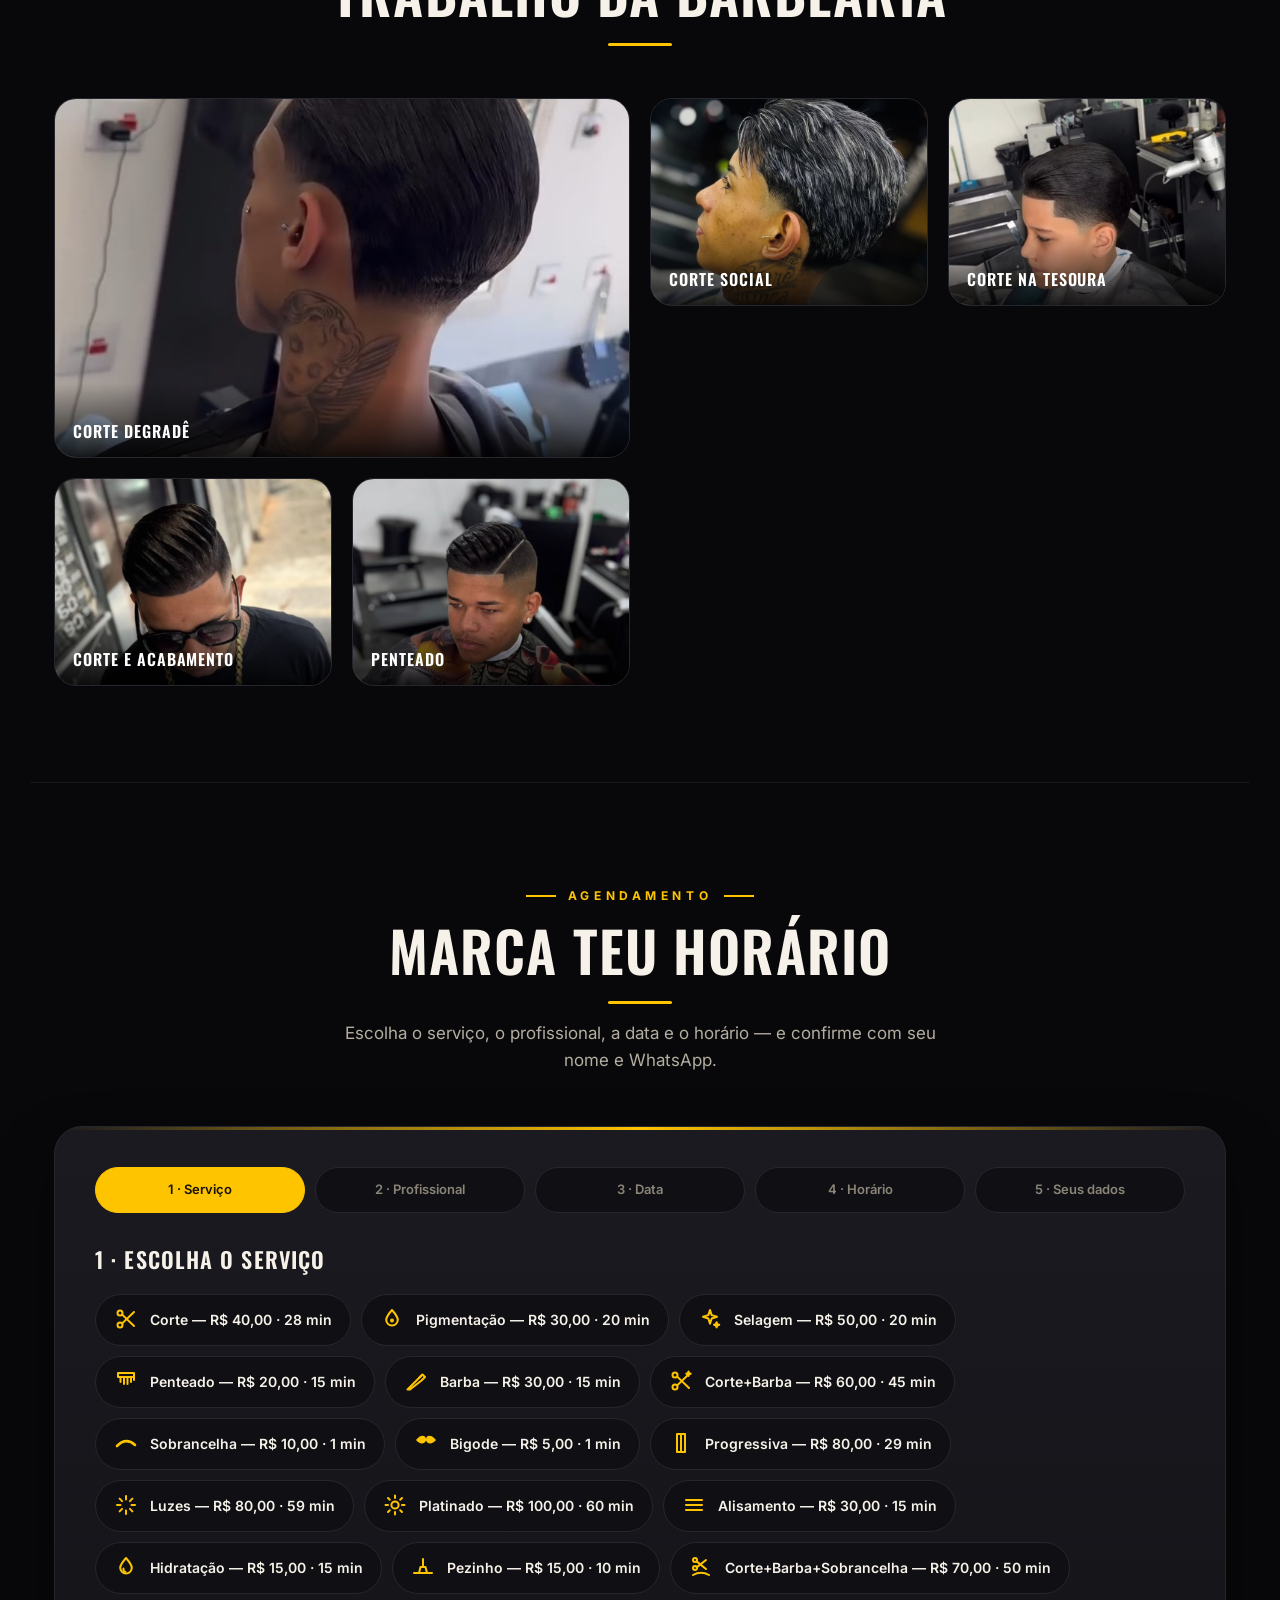
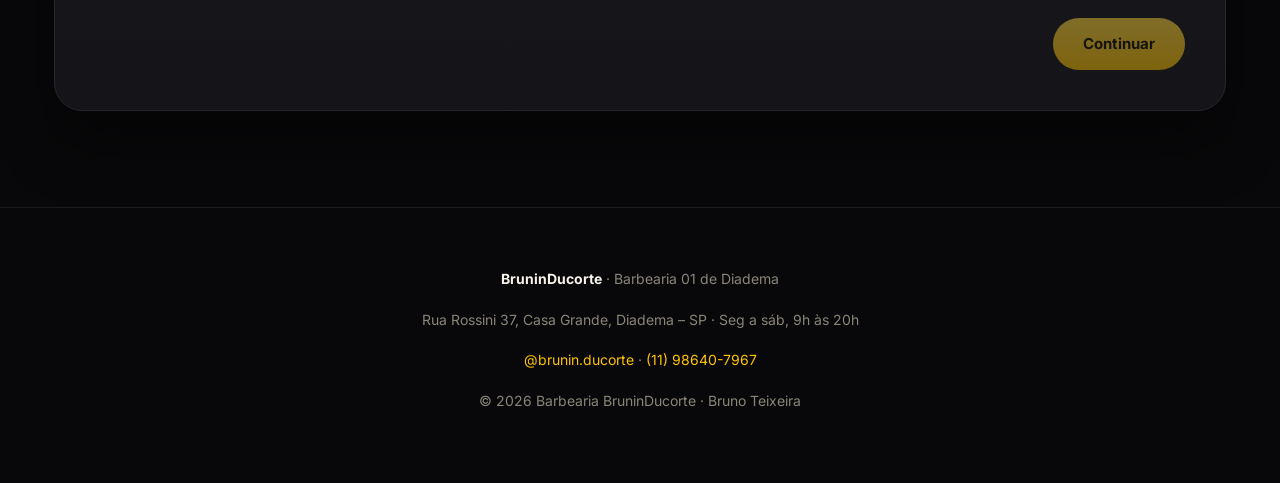
==== commit 1a736a2a: "fix: restore index.html markup, Porsche v1 play-once, new close-up photos in Sobre Refactor sections" ====
--- a/index.html
+++ b/index.html
@@ -21,7 +21,6 @@
     <a class="btn-whats" href="https://wa.me/5511986407967" target="_blank" rel="noopener">WhatsApp</a>
   </header>
 
-
   <main id="topo">
     <!-- Topo cinematográfico -->
     <section class="hero">
@@ -43,7 +42,6 @@
       </div>
       <a class="hero-rolar" href="#servicos">Role para ver os serviços <span>↓</span></a>
     </section>
-
 
     <!-- Destaque: Brunin na Porsche -->
     <section class="secao secao--centro" id="porsche">
@@ -67,71 +65,70 @@
       </div>
     </section>
 
-
-    <!-- O time -->
-    <section class="secao" id="time">
+    <!-- Profissionais -->
+    <section class="secao secao--centro" id="time">
       <p class="kicker">O time</p>
       <h2>Quem corta</h2>
       <div class="time-grade">
-        <article class="time-card">
-          <span class="time-foto">B</span>
+        <article class="card-prof">
+          <div class="avatar">B</div>
           <h3>BruninDucorte</h3>
           <p>Dono · Cortes e visagismo</p>
-          <button class="btn-outline" data-escolher-prof="brunin">Escolher Brunin</button>
+          <button class="btn-escuro" data-escolher-prof="brunin">Escolher Brunin</button>
         </article>
-        <article class="time-card">
-          <span class="time-foto">K</span>
+        <article class="card-prof">
+          <div class="avatar">K</div>
           <h3>Karl</h3>
           <p>Especialista em corte degradê</p>
-          <button class="btn-outline" data-escolher-prof="karl">Escolher Karl</button>
+          <button class="btn-escuro" data-escolher-prof="karl">Escolher Karl</button>
         </article>
-        <article class="time-card">
-          <span class="time-foto">T</span>
+        <article class="card-prof">
+          <div class="avatar">T</div>
           <h3>TZ Barbeiro</h3>
           <p>Cortes, barba e penteados</p>
-          <button class="btn-outline" data-escolher-prof="tz">Escolher TZ</button>
+          <button class="btn-escuro" data-escolher-prof="tz">Escolher TZ</button>
         </article>
       </div>
       <p class="nota">As fotos do Karl e do TZ chegam em breve — por enquanto, a inicial de cada um.</p>
     </section>
 
-
     <!-- Sobre -->
-    <section class="secao secao--sobre" id="sobre">
-      <div class="sobre-texto">
-        <p class="kicker">Sobre</p>
-        <h2>Bruno Teixeira</h2>
-        <p>Cria de Diadema, Bruno transformou a cadeira na Casa Grande em ponto de encontro: a Barbearia 01 de Diadema é onde o degradê sai na régua e o papo é reto.</p>
-        <ul class="sobre-lista">
-          <li><span>📍</span><div><strong>Endereço</strong>Rua Rossini 37, Casa Grande, Diadema – SP</div></li>
-          <li><span>🕘</span><div><strong>Horário</strong>Segunda a sábado, 9h às 20h</div></li>
-          <li><span>📸</span><div><strong>Instagram</strong><a href="https://instagram.com/brunin.ducorte" target="_blank" rel="noopener">@brunin.ducorte</a></div></li>
-          <li><span>💬</span><div><strong>WhatsApp</strong><a href="https://wa.me/5511986407967" target="_blank" rel="noopener">(11) 98640-7967</a></div></li>
-        </ul>
-        <a class="btn-amarelo" href="#agendar">Agendar horário</a>
-      </div>
-      <div class="sobre-fotos">
-        <img src="images/bruninho-barbearia.jpg" alt="Bruno em frente à Barbearia BruninDucorte" />
-        <img src="images/bruninho.jpg" alt="Bruno Teixeira, dono da barbearia" />
+    <section class="secao" id="sobre">
+      <div class="sobre-grade">
+        <div class="sobre-texto">
+          <p class="kicker">Sobre</p>
+          <h2>Bruno Teixeira</h2>
+          <p class="sobre-destaque">Cria de Diadema, Bruno transformou a cadeira na Casa Grande em ponto de encontro: a Barbearia 01 de Diadema é onde o degradê sai na régua e o papo é reto.</p>
+          <ul class="sobre-info">
+            <li><span class="sobre-icone">📍</span><div><strong>Endereço</strong><span>Rua Rossini 37, Casa Grande, Diadema – SP</span></div></li>
+            <li><span class="sobre-icone">🕘</span><div><strong>Horário</strong><span>Segunda a sábado, 9h às 20h</span></div></li>
+            <li><span class="sobre-icone">📸</span><div><strong>Instagram</strong><a href="https://instagram.com/brunin.ducorte" target="_blank" rel="noopener">@brunin.ducorte</a></div></li>
+            <li><span class="sobre-icone">💬</span><div><strong>WhatsApp</strong><a href="https://wa.me/5511986407967" target="_blank" rel="noopener">(11) 98640-7967</a></div></li>
+          </ul>
+          <a class="btn-amarelo" href="#agendar">Agendar horário</a>
+        </div>
+        <div class="sobre-fotos">
+          <img src="images/bruninho-perto.jpg" alt="Bruninho de perto, de óculos e corrente, com a camisa da barbearia" tabindex="0" />
+          <img src="images/bruninho-moto.jpg" alt="Bruninho na moto BMW F900" tabindex="0" />
+          <span class="sobre-selo">Barbearia 01 de Diadema</span>
+        </div>
       </div>
     </section>
 
-
     <!-- Serviços -->
-    <section class="secao" id="servicos">
-      <p class="kicker">Barbearia 01 de Diadema</p>
+    <section class="secao secao--centro" id="servicos">
+      <p class="kicker">Cardápio</p>
       <h2>Serviços</h2>
       <p class="sub">Toque num serviço para escolher e agendar. Sem sinal — pagamento só na barbearia.</p>
       <div class="servicos-grade" id="servicos-grade"></div>
     </section>
 
-
     <!-- Galeria -->
-    <section class="secao" id="galeria">
+    <section class="secao secao--centro" id="galeria">
       <p class="kicker">Galeria</p>
       <h2>Trabalho da barbearia</h2>
       <div class="galeria-grade">
-        <figure class="galeria-destaque">
+        <figure class="galeria-item galeria-destaque">
           <img src="images/corte-1.jpg" alt="Corte degradê" />
           <figcaption>Corte degradê</figcaption>
         </figure>
@@ -153,7 +150,6 @@
         </figure>
       </div>
     </section>
-
 
     <!-- Agendamento -->
     <section class="secao secao--centro" id="agendar">
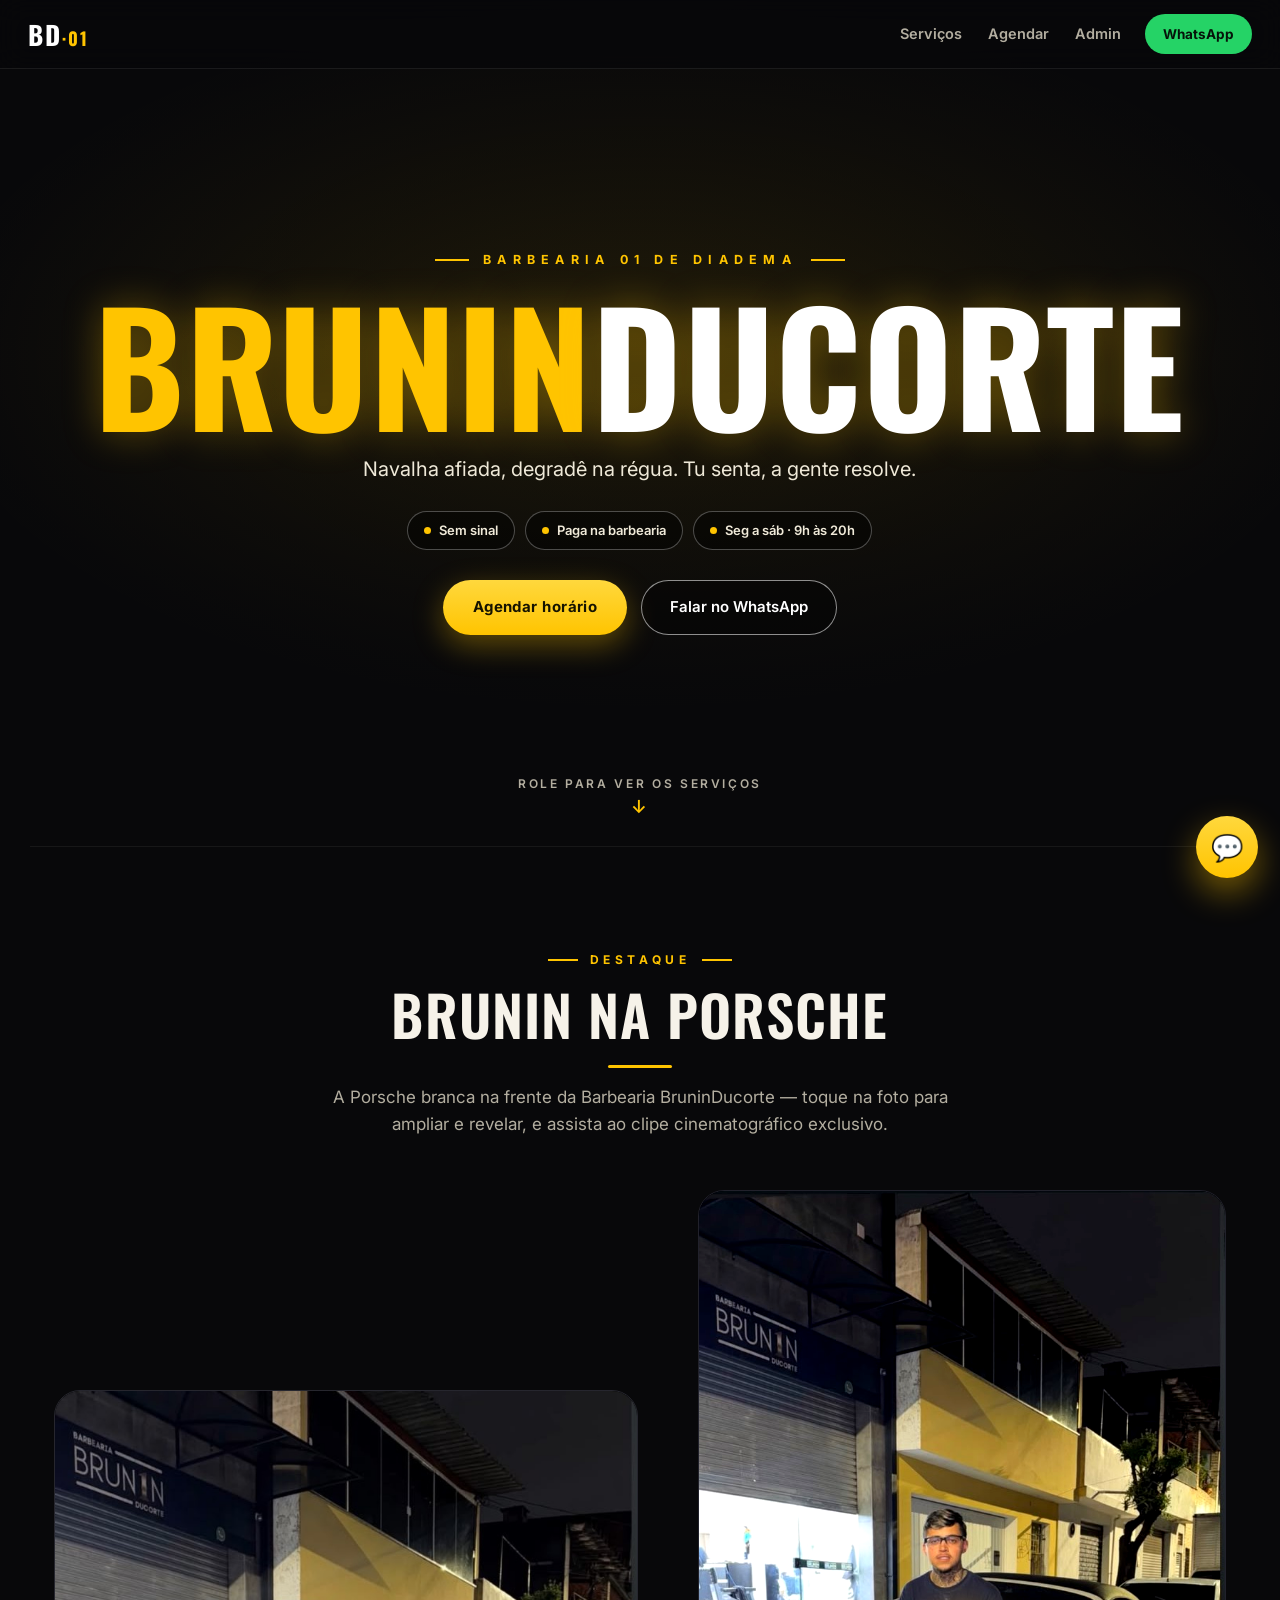
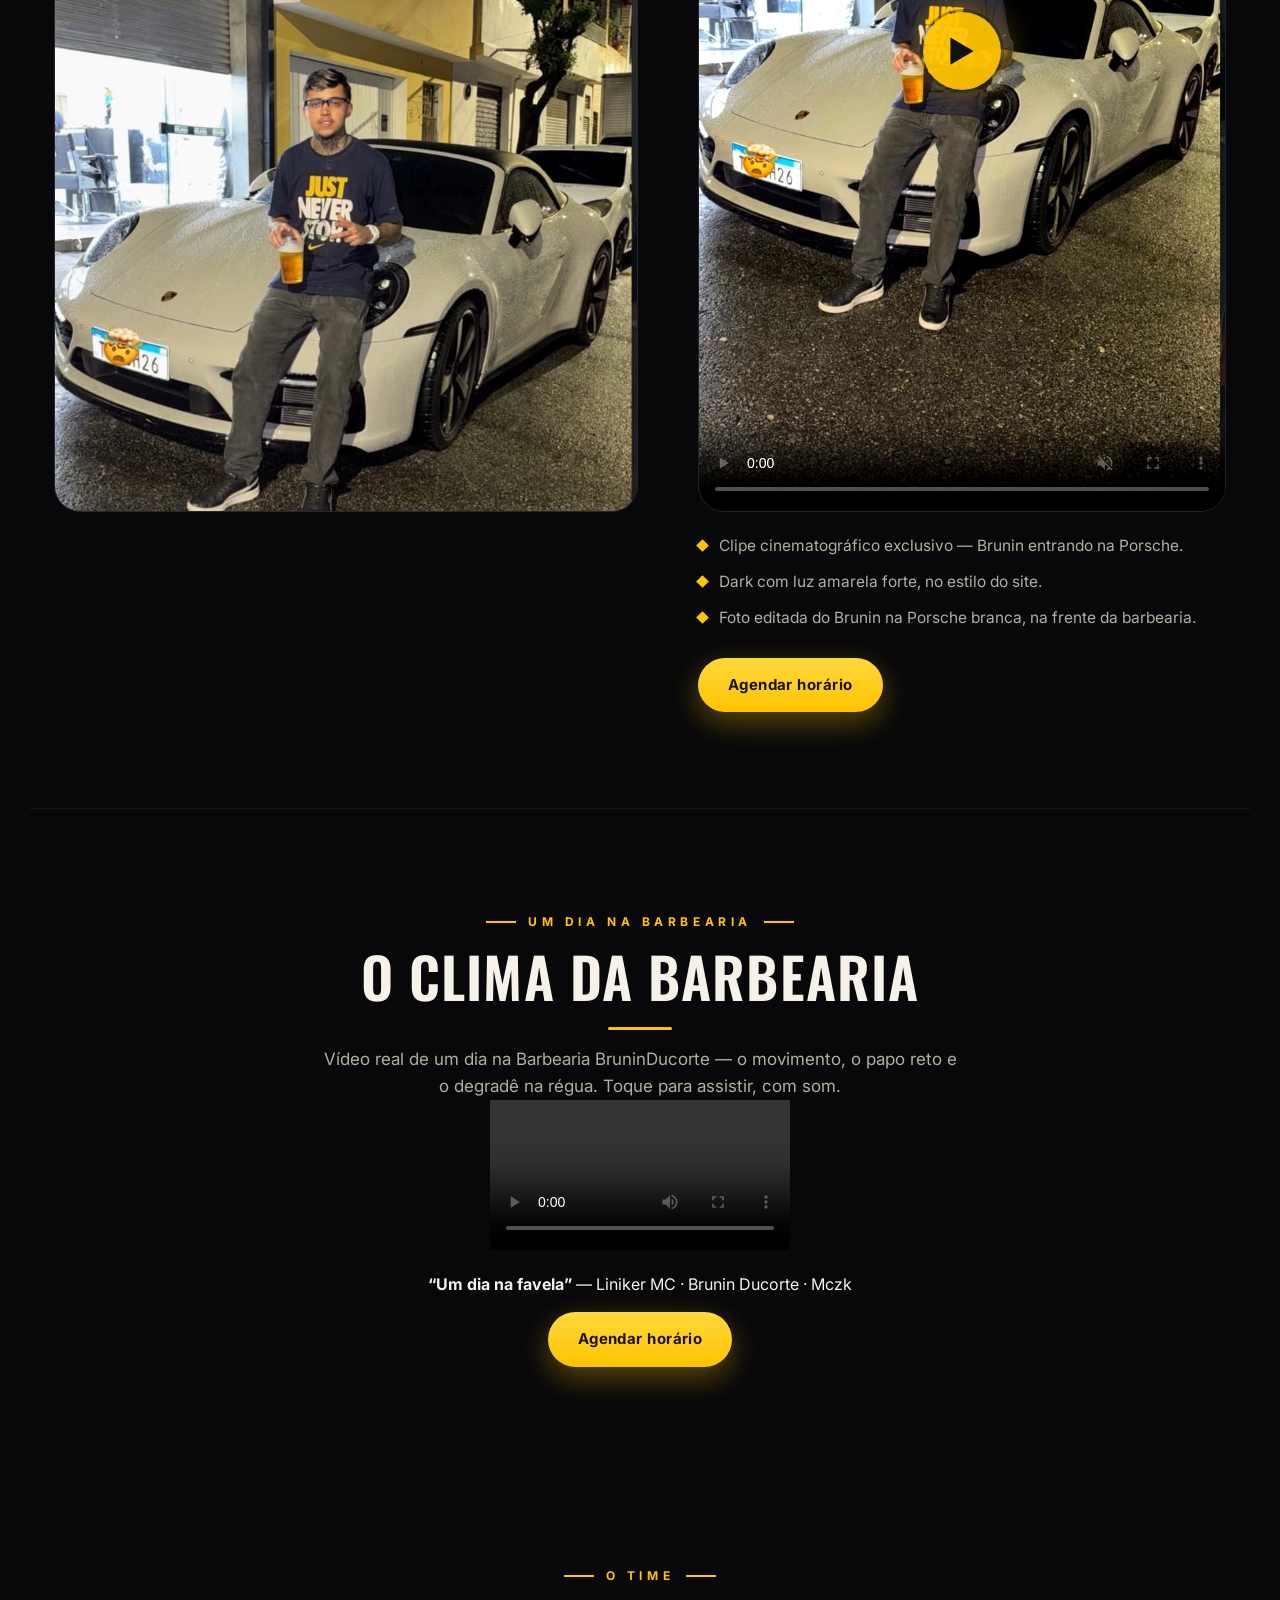
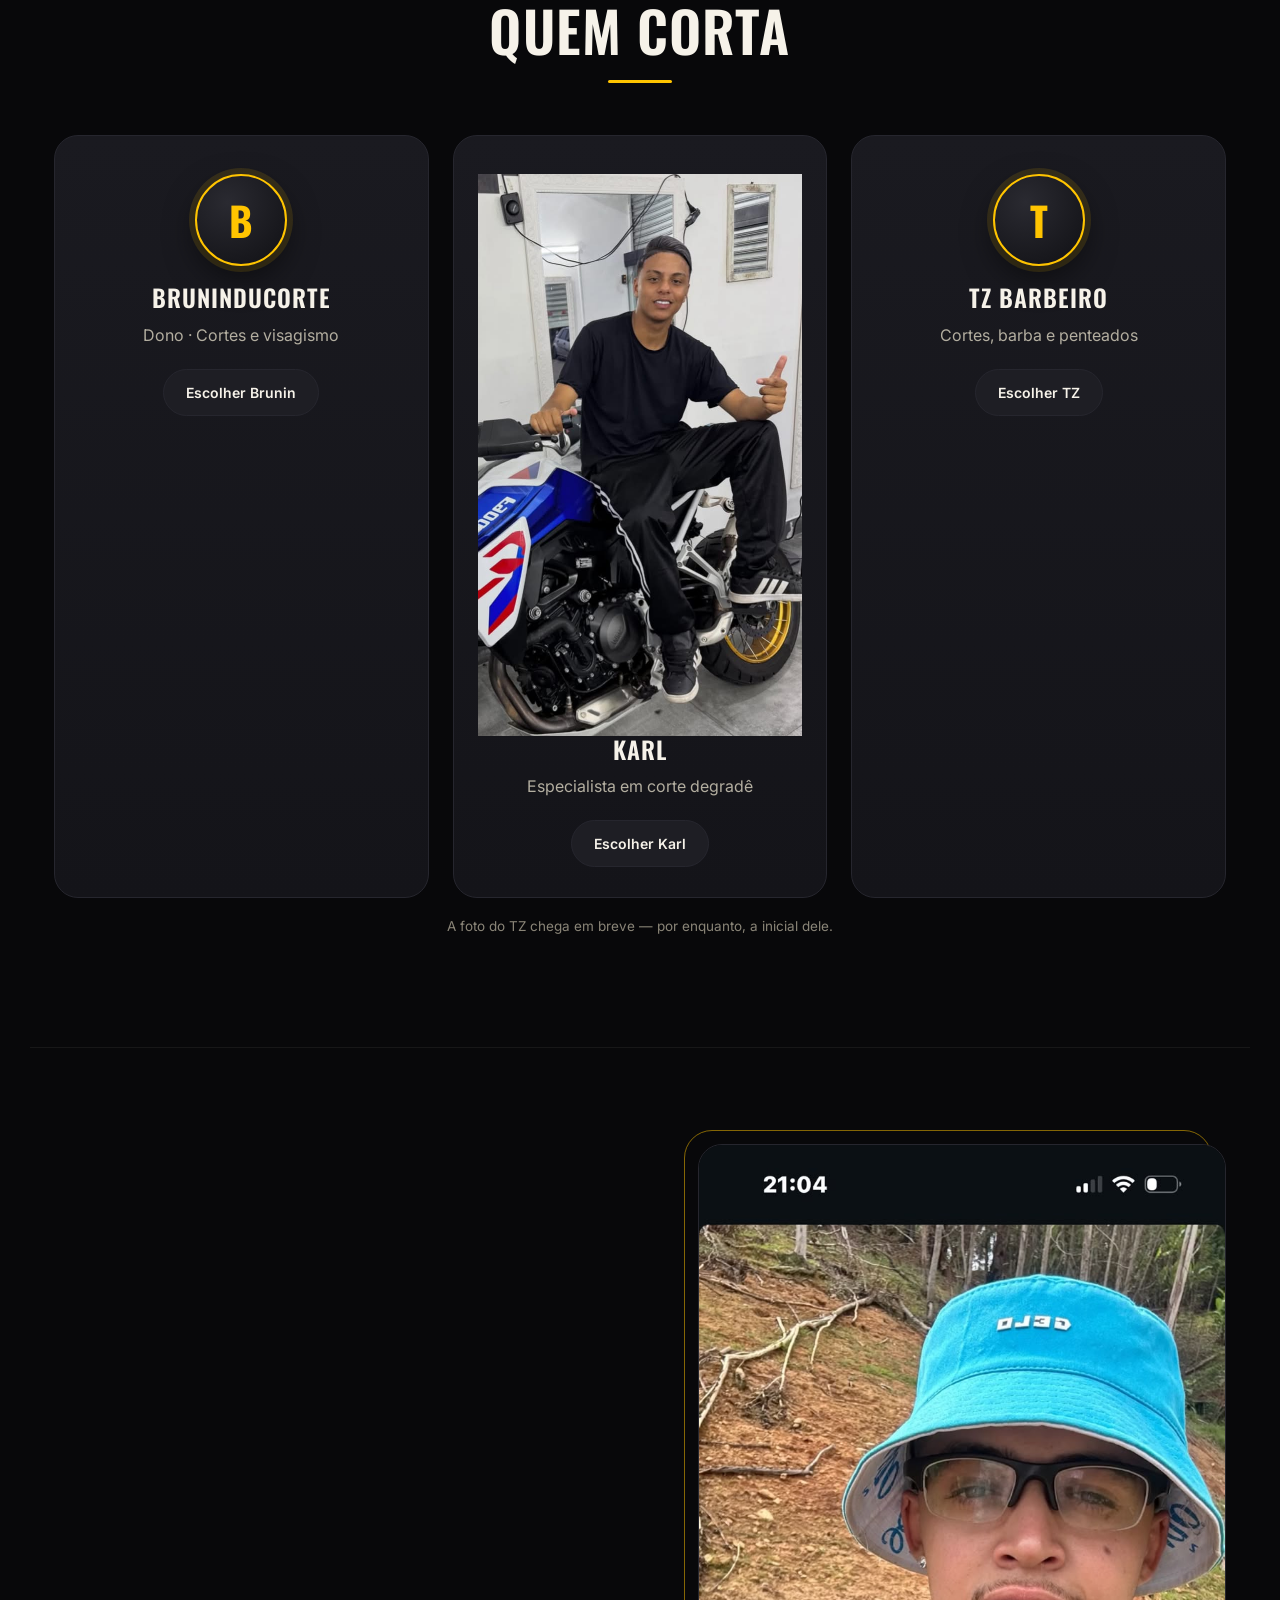
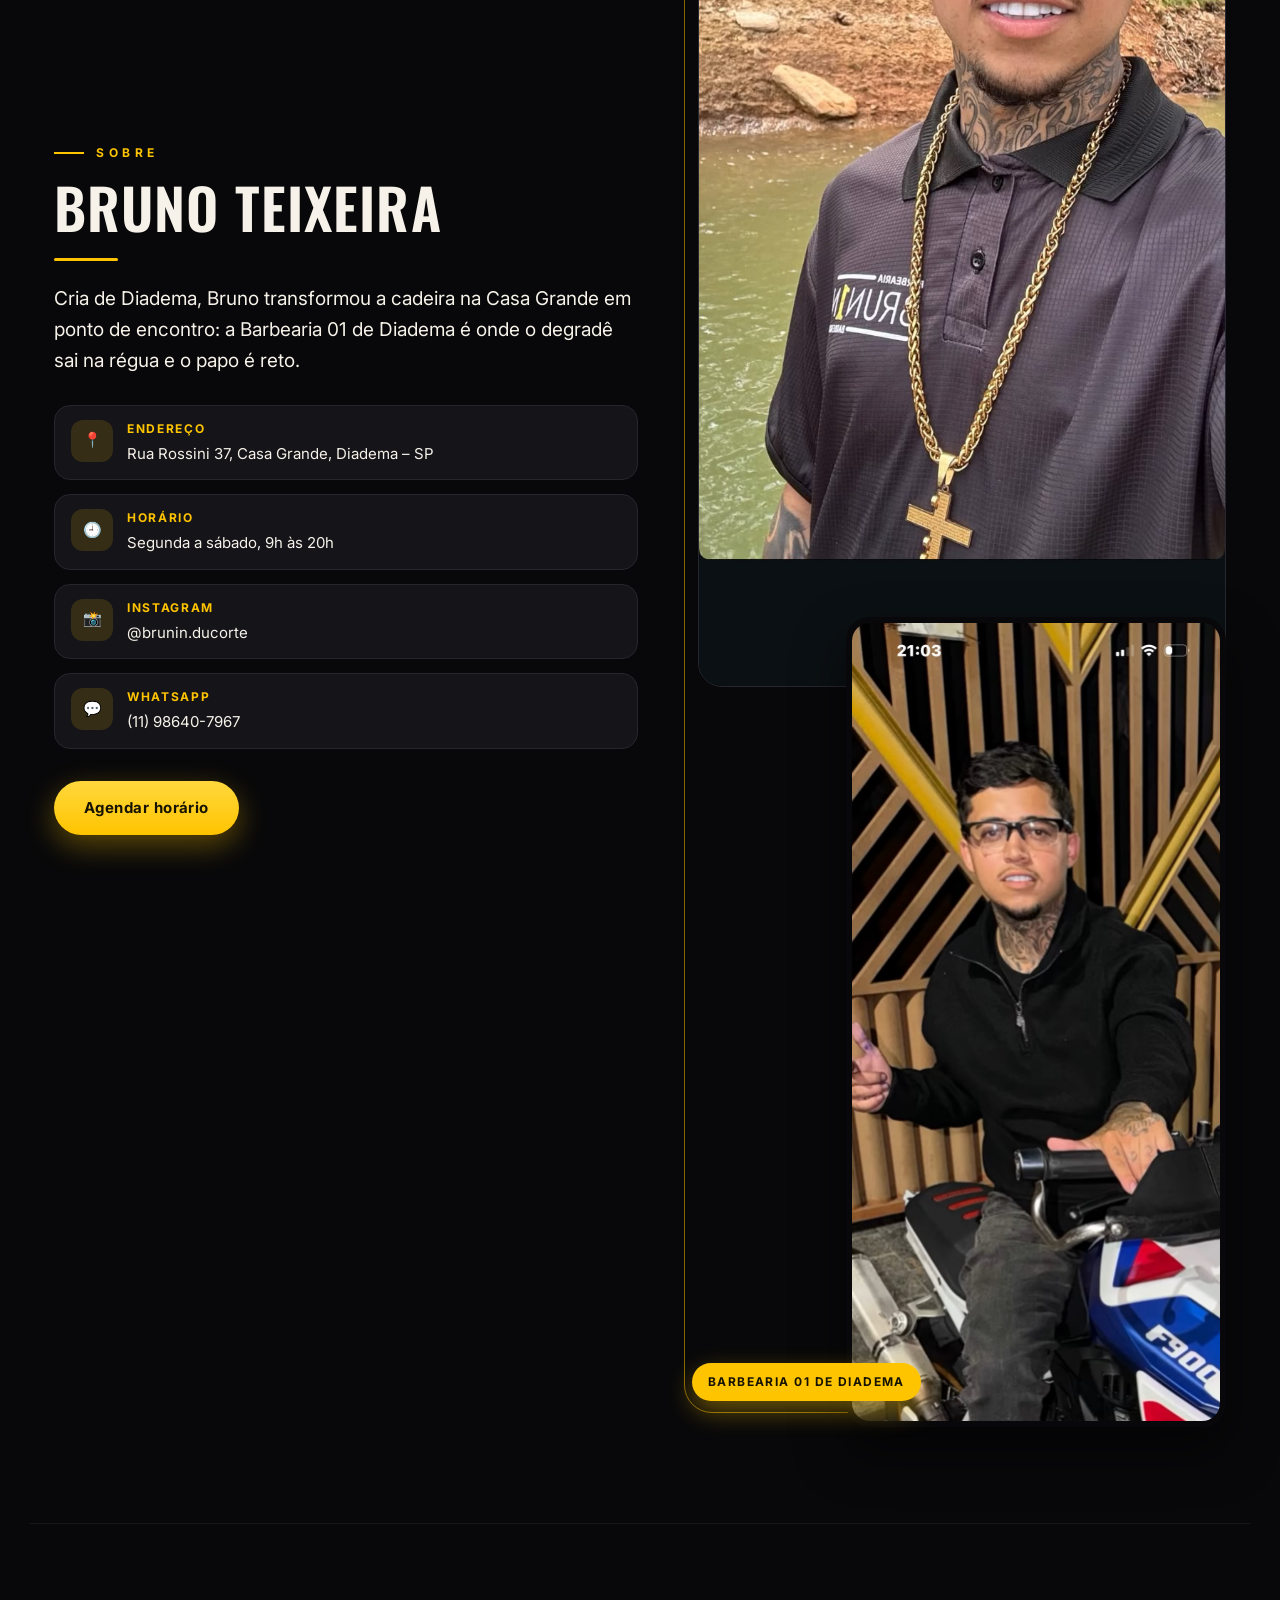
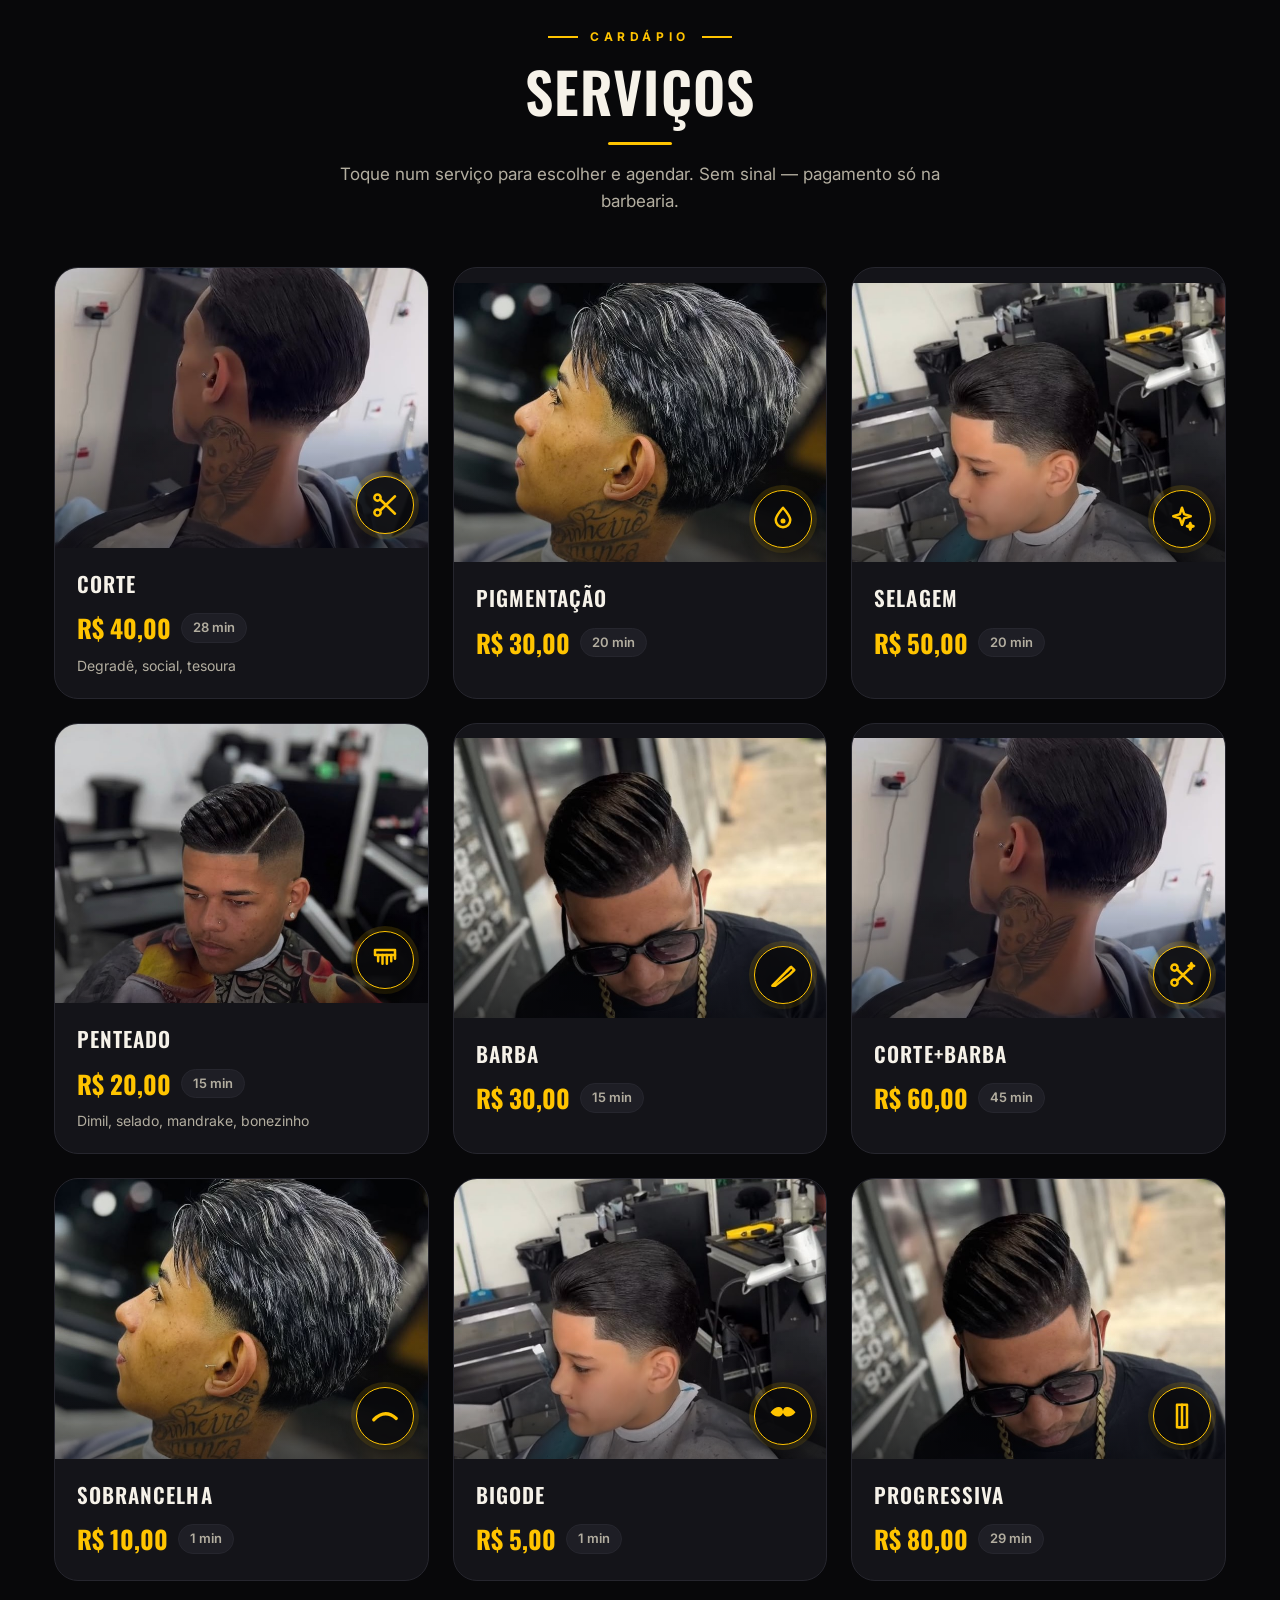
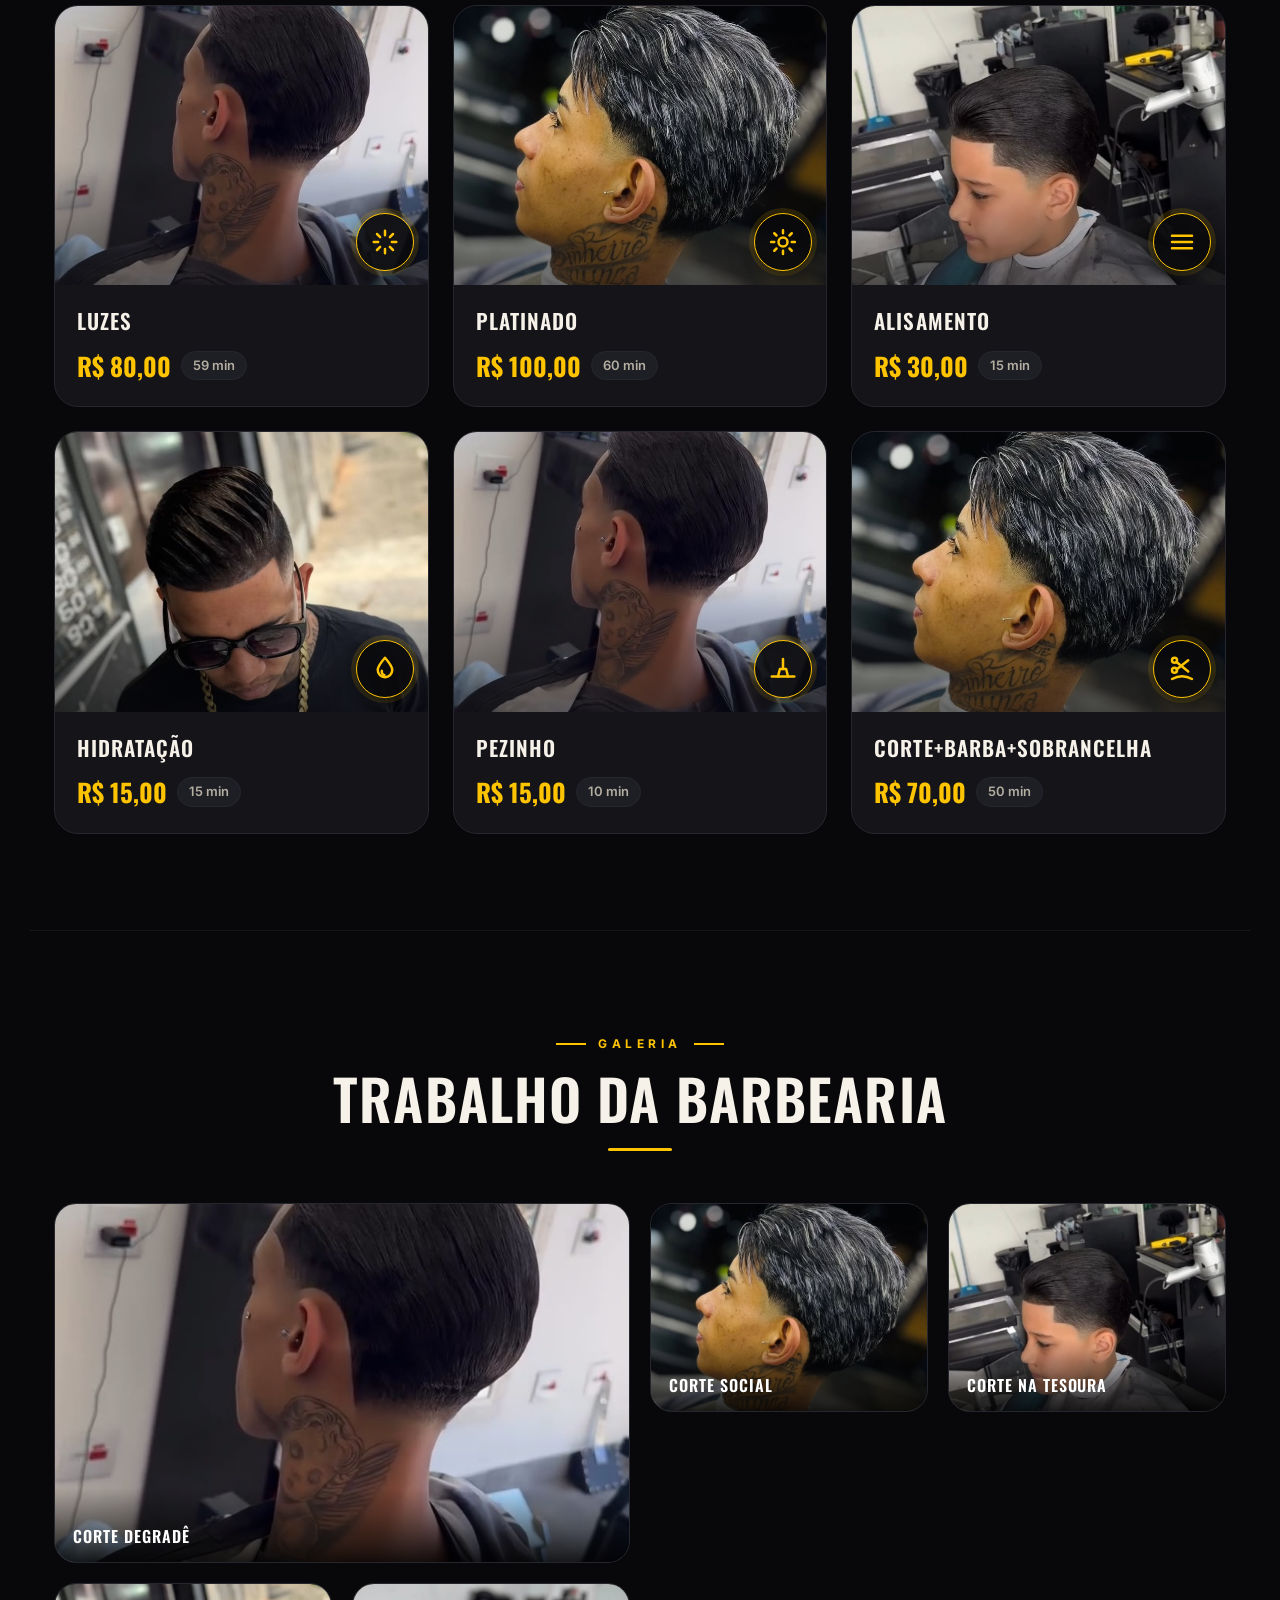
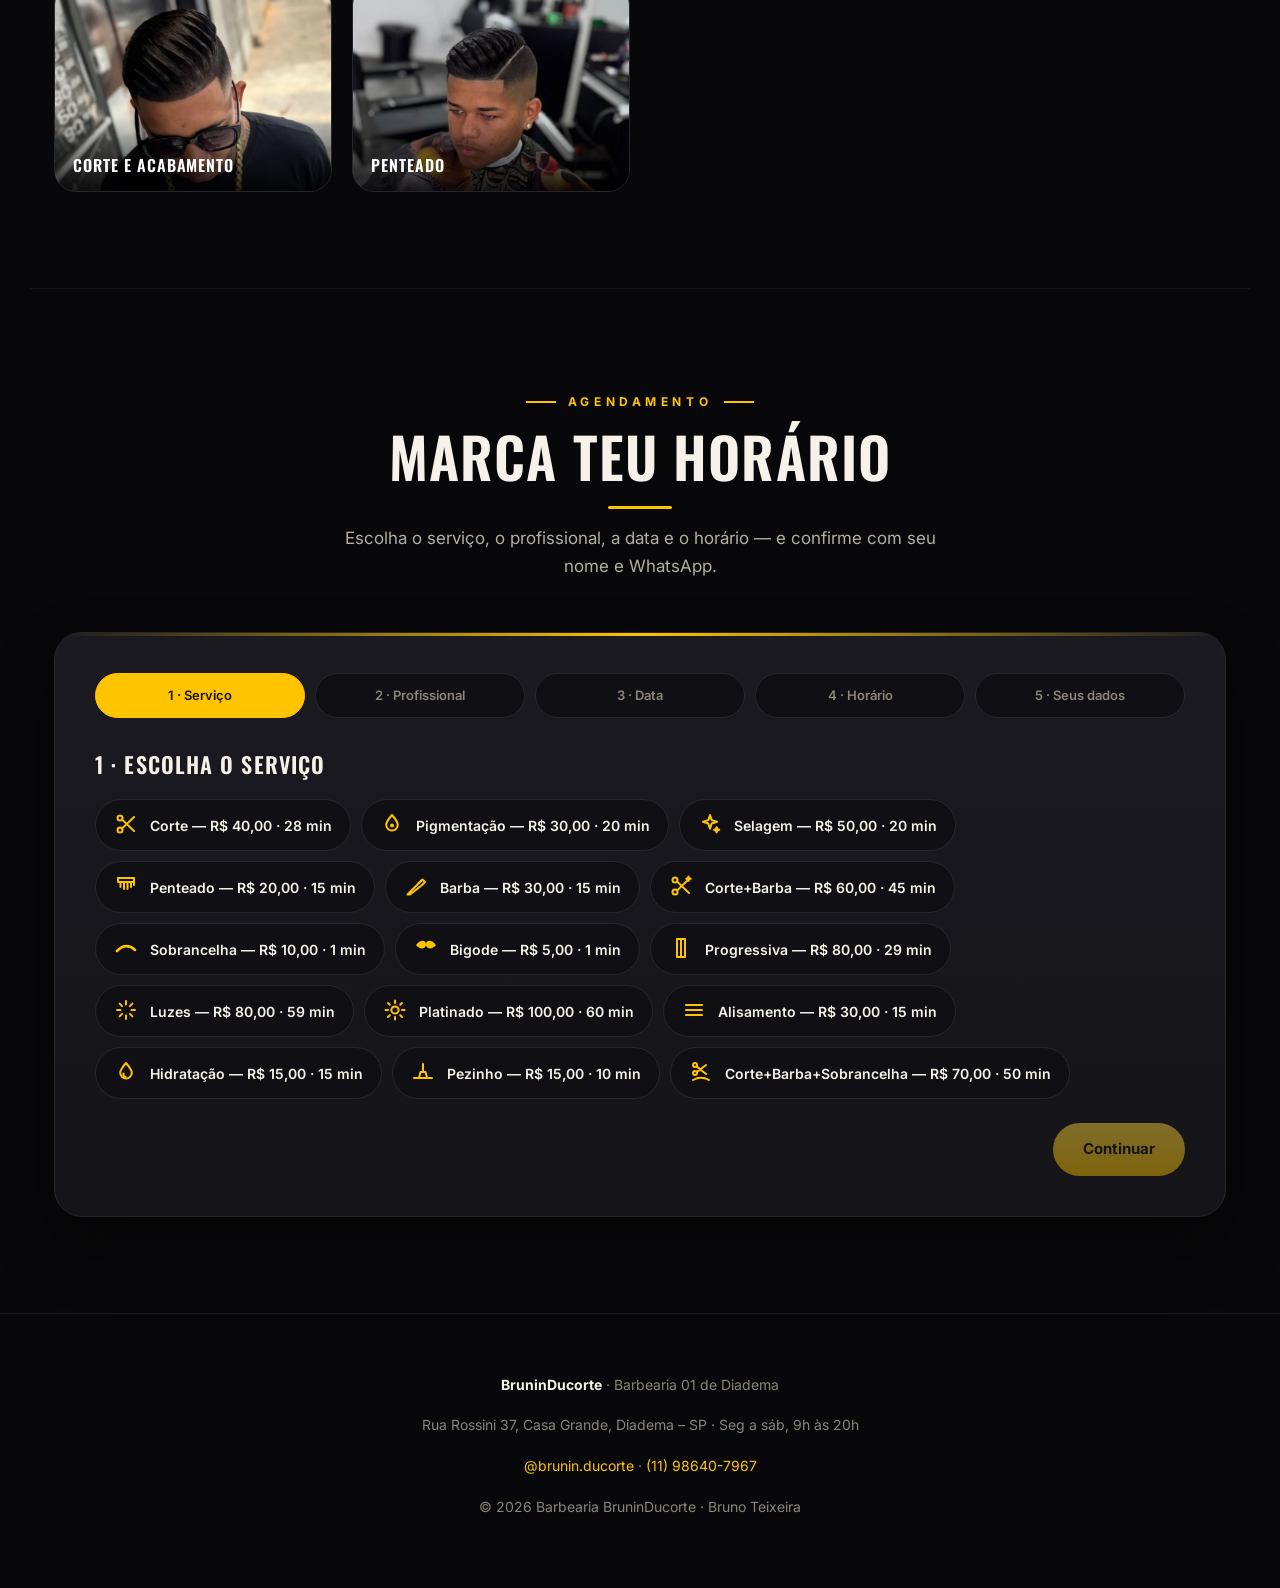
==== commit 61a68cb1: "feat: Um dia na Barbearia section (real video with sound) and Karl photo Added a new section for a v" ====
--- a/index.html
+++ b/index.html
@@ -65,6 +65,18 @@
       </div>
     </section>
 
+    <!-- Um dia na Barbearia: vídeo real -->
+    <section class="secao secao--centro" id="um-dia">
+      <p class="kicker">Um dia na Barbearia</p>
+      <h2>O clima da barbearia</h2>
+      <p class="sub">Vídeo real de um dia na Barbearia BruninDucorte — o movimento, o papo reto e o degradê na régua. Toque para assistir, com som.</p>
+      <div class="um-dia-midia">
+        <video class="um-dia-video" src="video/255f66ddd43a3ba5ab4c9d09f8b6b06bcca249deac23b4980ad983a7207c657b.mp4" preload="metadata" playsinline controls></video>
+        <p class="um-dia-creditos"><strong>“Um dia na favela”</strong> — Liniker MC · Brunin Ducorte · Mczk</p>
+        <a class="btn-amarelo" href="#agendar">Agendar horário</a>
+      </div>
+    </section>
+
     <!-- Profissionais -->
     <section class="secao secao--centro" id="time">
       <p class="kicker">O time</p>
@@ -77,7 +89,7 @@
           <button class="btn-escuro" data-escolher-prof="brunin">Escolher Brunin</button>
         </article>
         <article class="card-prof">
-          <div class="avatar">K</div>
+          <img class="avatar-foto" src="images/karl.jpg" alt="Karl, especialista em corte degradê" />
           <h3>Karl</h3>
           <p>Especialista em corte degradê</p>
           <button class="btn-escuro" data-escolher-prof="karl">Escolher Karl</button>
@@ -89,7 +101,7 @@
           <button class="btn-escuro" data-escolher-prof="tz">Escolher TZ</button>
         </article>
       </div>
-      <p class="nota">As fotos do Karl e do TZ chegam em breve — por enquanto, a inicial de cada um.</p>
+      <p class="nota">A foto do TZ chega em breve — por enquanto, a inicial dele.</p>
     </section>
 
     <!-- Sobre -->
--- a/styles.css
+++ b/styles.css
@@ -974,3 +974,44 @@
   .assistente { right: 12px; bottom: 92px; }
   .resumo-cards { grid-template-columns: repeat(2, 1fr); }
 }
+/* ---------- Polimento do vídeo da Porsche + interações (18/11/2026) ---------- */
+/* Vídeo da Porsche (v1): polimento de qualidade na exibição — cores e luz amarela
+   mais fortes, imagem mais nítida. O arquivo do vídeo não foi alterado. */
+.porsche-video {
+  filter: saturate(1.18) contrast(1.07) brightness(1.03);
+}
+
+/* Capa + botão de play sobre o vídeo da Porsche (tocar na tela). */
+.porsche-video-capa { position: relative; }
+.porsche-play {
+  position: absolute;
+  left: 50%;
+  top: 50%;
+  transform: translate(-50%, -50%);
+  width: 78px;
+  height: 78px;
+  border-radius: 50%;
+  border: 0;
+  background: rgba(255, 196, 0, .94);
+  color: #111;
+  font-size: 30px;
+  line-height: 1;
+  cursor: pointer;
+  box-shadow: 0 0 0 3px rgba(0, 0, 0, .28), 0 0 36px rgba(255, 196, 0, .55);
+  transition: transform .25s ease, box-shadow .25s ease;
+  z-index: 3;
+}
+.porsche-play:hover { transform: translate(-50%, -50%) scale(1.07); }
+.porsche-play[hidden] { display: none; }
+
+/* Fotos do Sobre (Bruninho de perto e na moto): zoom + brilho amarelo ao passar e ao clicar. */
+.sobre-fotos img {
+  cursor: pointer;
+  transition: transform .45s ease, box-shadow .45s ease, filter .45s ease;
+}
+.sobre-fotos img:hover,
+.sobre-fotos img.ativo {
+  transform: scale(1.05);
+  filter: brightness(1.08) saturate(1.12);
+  box-shadow: 0 0 0 2px var(--amarelo), 0 0 32px rgba(255, 196, 0, .45);
+}
